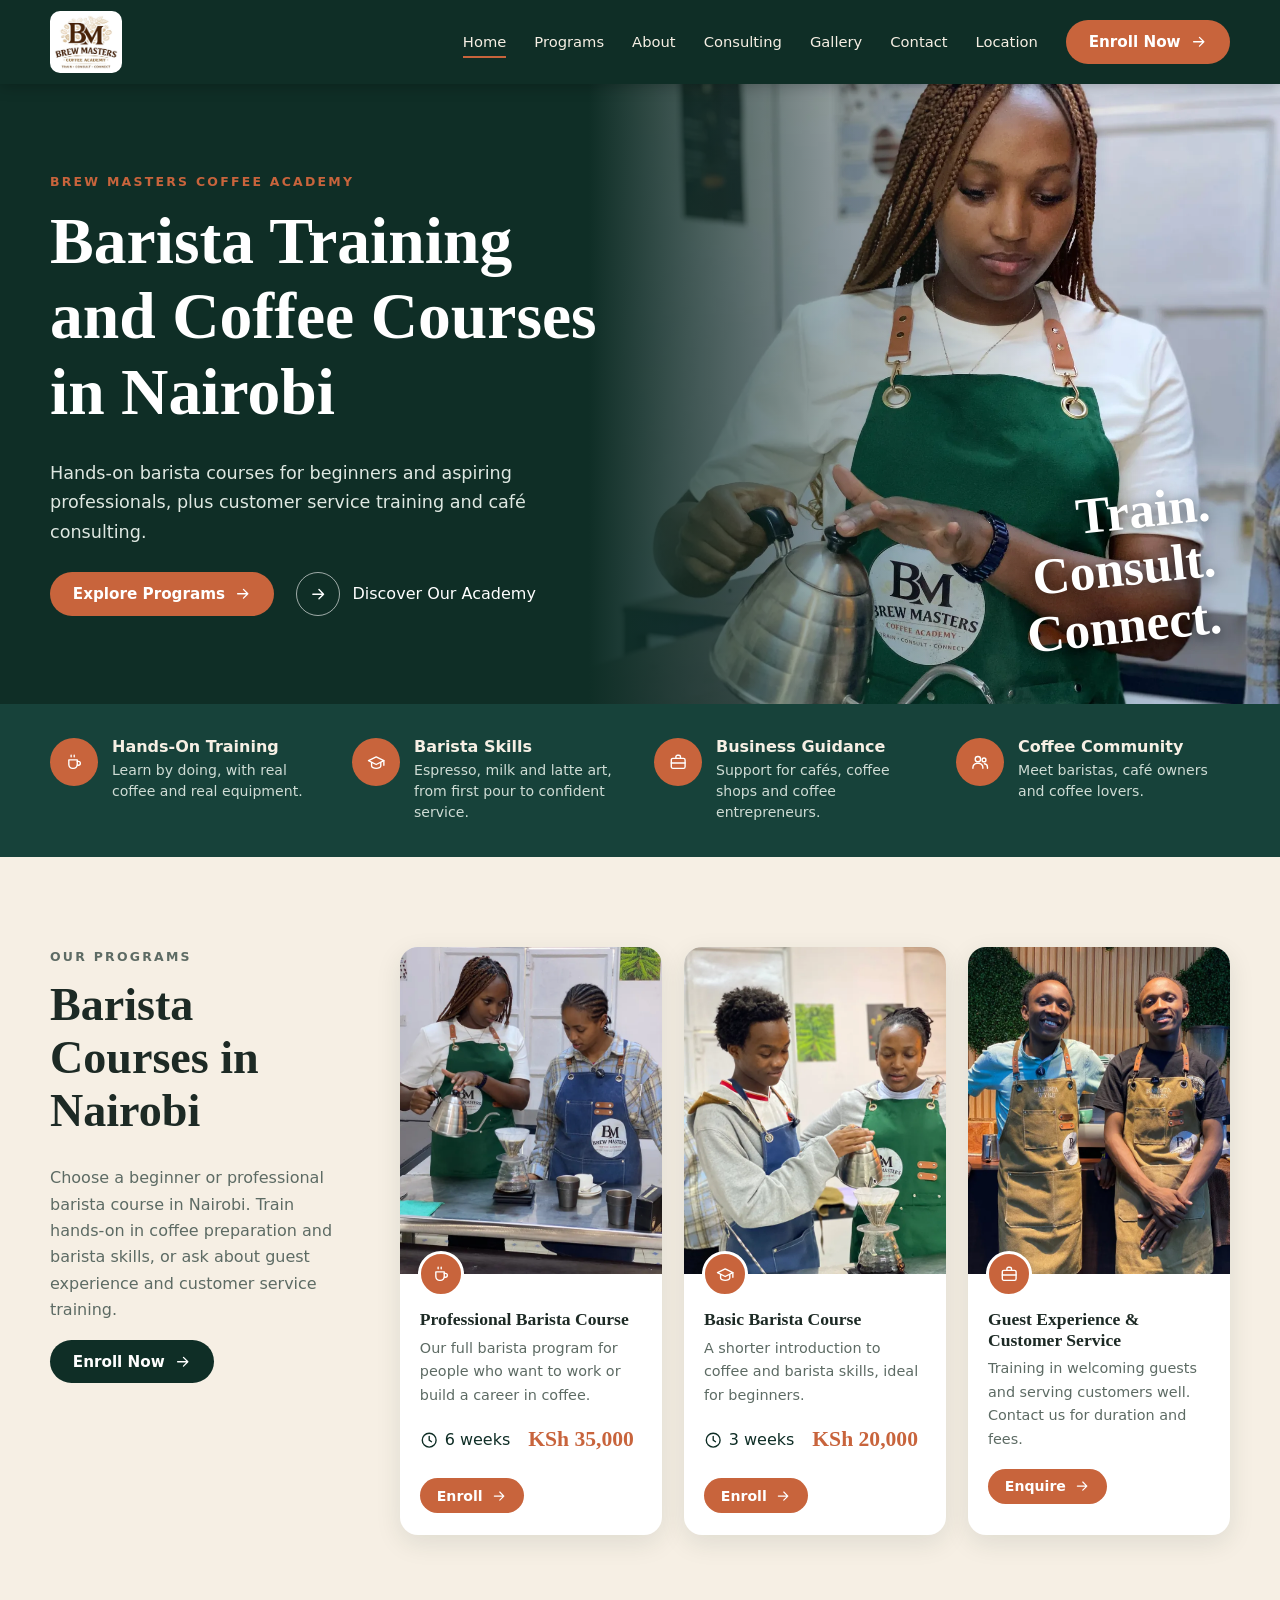
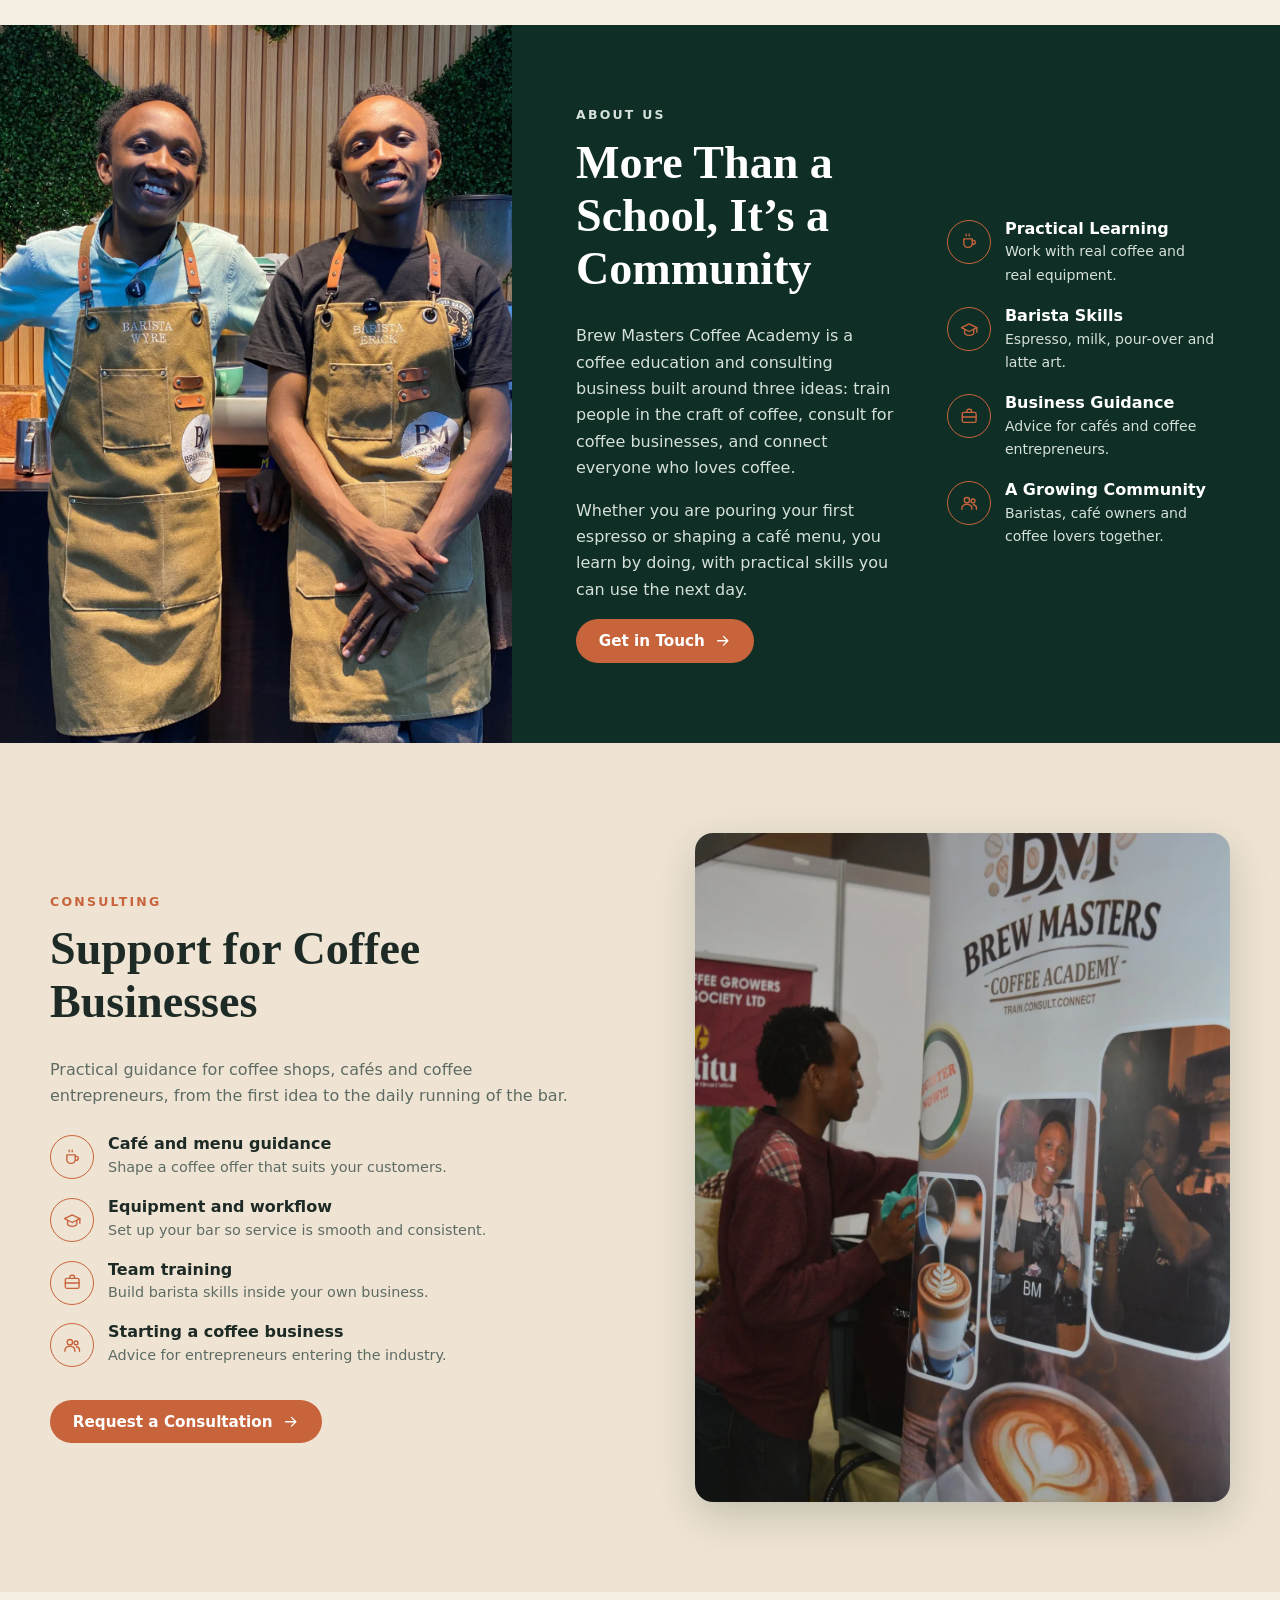
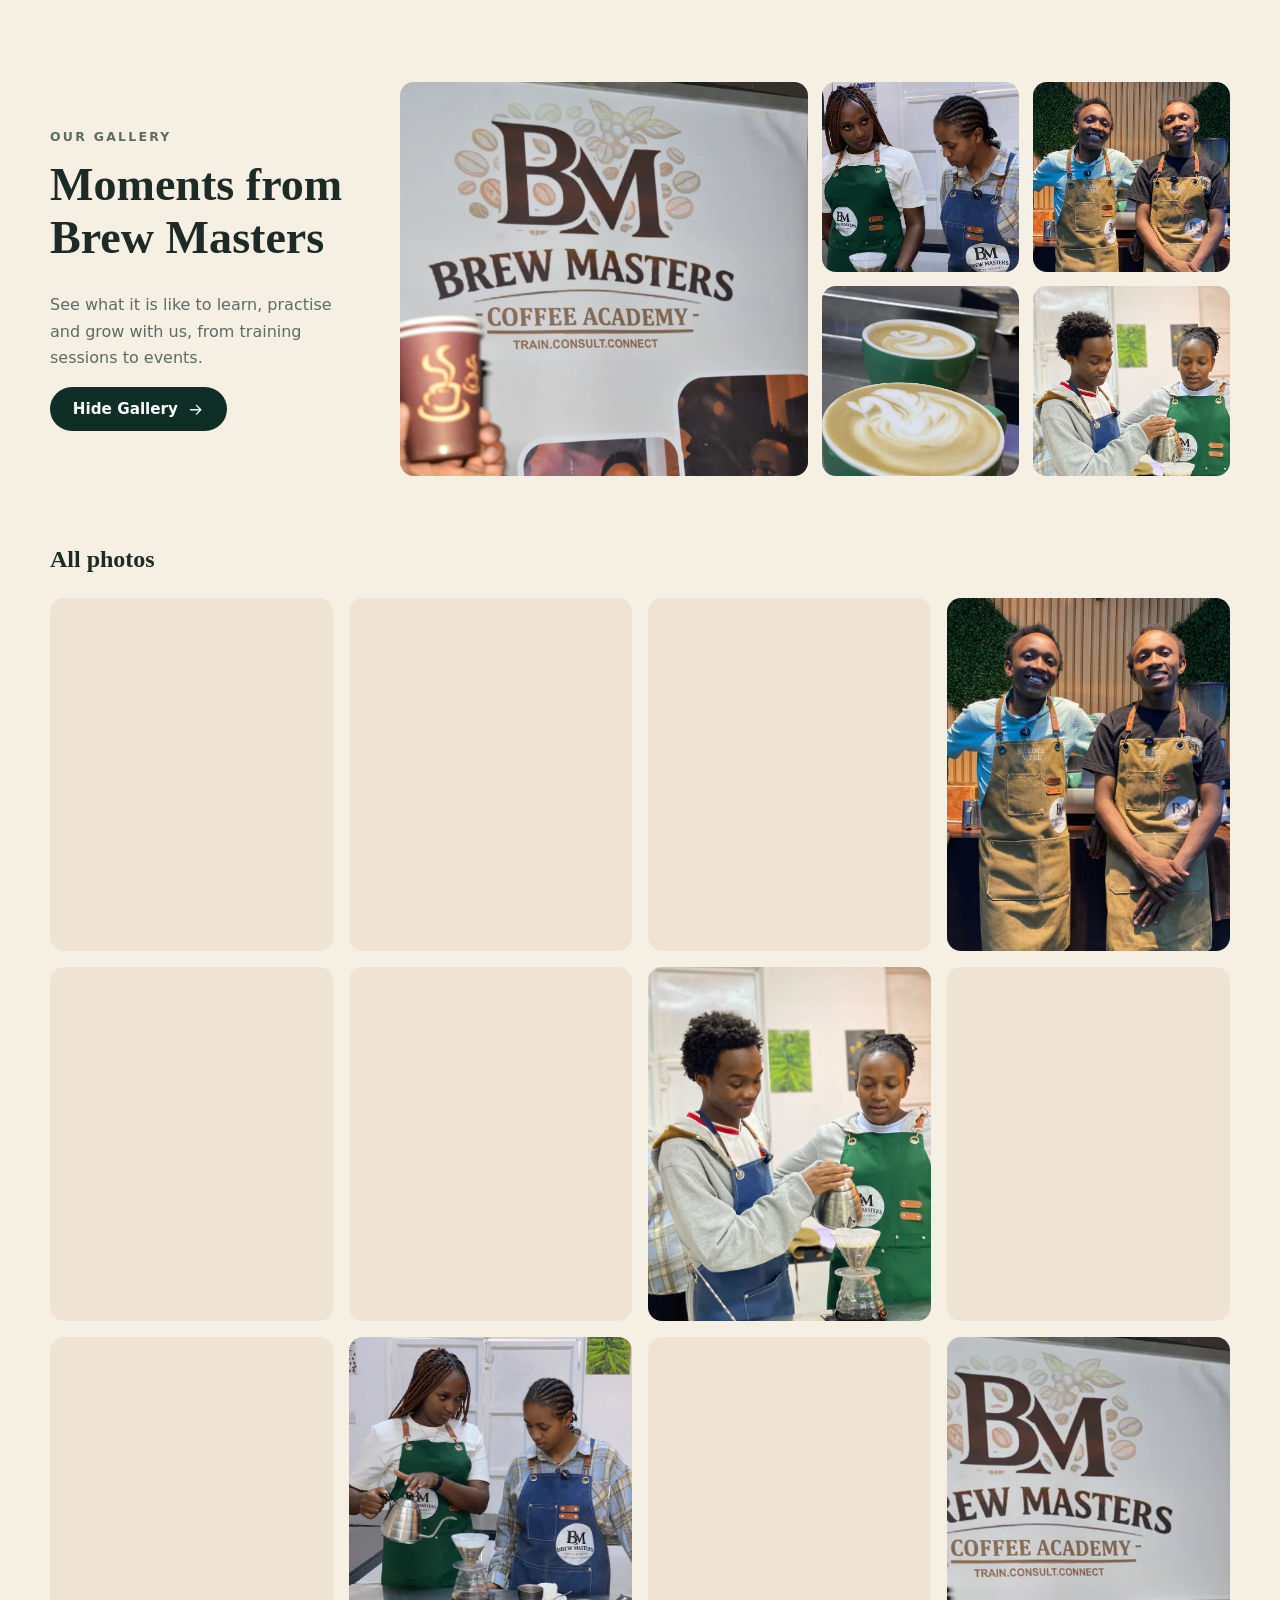
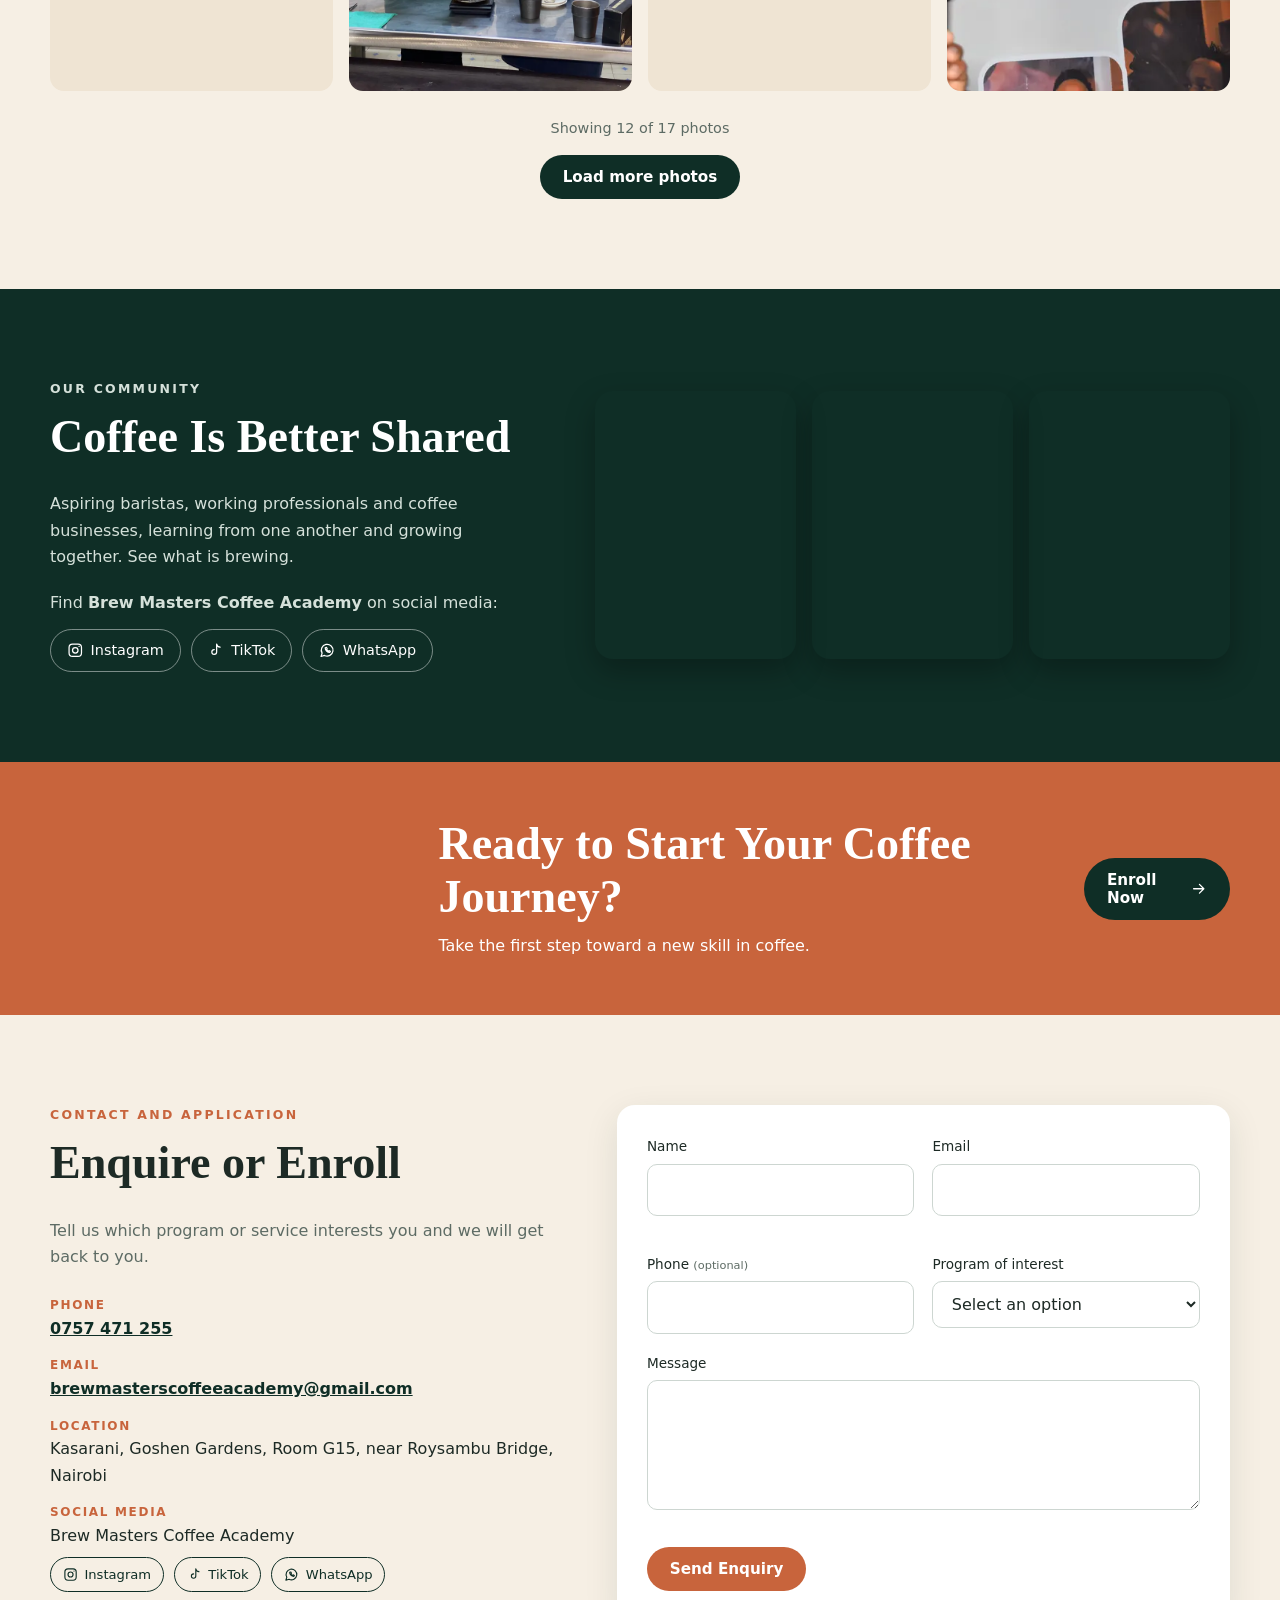
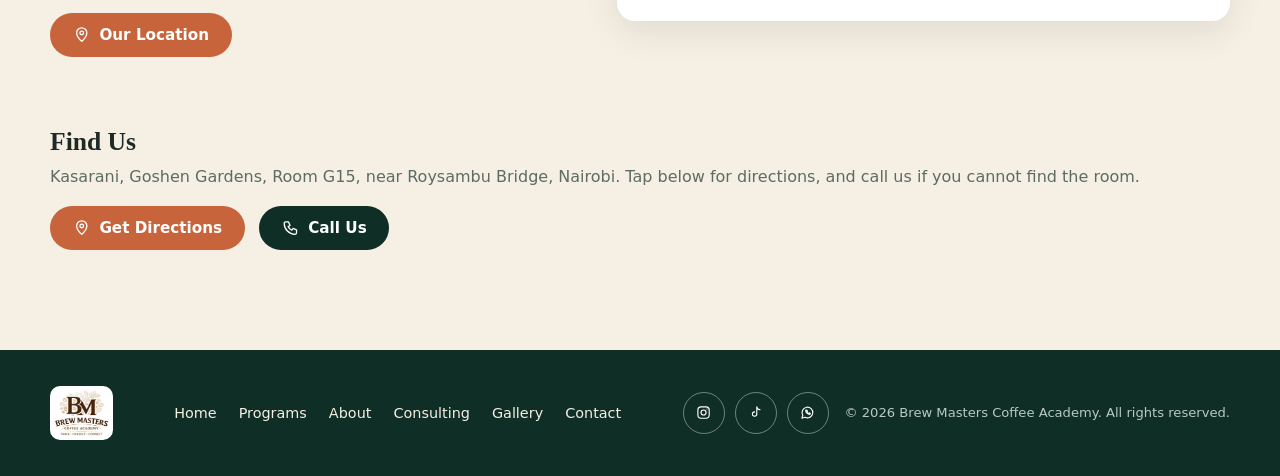
==== index.html @ 30fcd446 "Improve course SEO metadata Co-authored-by: Copilot <223556219+Copilot@users.noreply.github.com>" ====
<!DOCTYPE html>
<html lang="en-KE">
<head>
<meta charset="utf-8">
<meta http-equiv="Content-Security-Policy" content="default-src 'self'; script-src 'self'; style-src 'self' https://fonts.googleapis.com; style-src-attr 'unsafe-inline'; font-src https://fonts.gstatic.com; img-src 'self' data:; connect-src 'self' https://api.web3forms.com; form-action 'self'; base-uri 'self'; object-src 'none'">
<meta name="referrer" content="strict-origin-when-cross-origin">
<meta name="viewport" content="width=device-width, initial-scale=1, viewport-fit=cover">
<title>Barista Training in Nairobi | Brew Masters Coffee Academy</title>
<link rel="canonical" href="https://www.brewmastersacademy.co.ke/">
<meta name="description" content="Hands-on barista courses in Nairobi for beginners and aspiring professionals. Brew Masters also offers customer service training and café consulting.">
<meta name="theme-color" content="#0f2e26">
<meta property="og:locale" content="en_KE">
<meta property="og:site_name" content="Brew Masters Coffee Academy">
<meta property="og:title" content="Barista Training in Nairobi | Brew Masters Coffee Academy">
<meta property="og:description" content="Hands-on barista courses in Nairobi for beginners and aspiring professionals. Brew Masters also offers customer service training and café consulting.">
<meta property="og:type" content="website">
<meta property="og:url" content="https://www.brewmastersacademy.co.ke/">
<meta property="og:image" content="https://www.brewmastersacademy.co.ke/images/client-gallery/large/green-apron-gooseneck-pour.webp">
<meta property="og:image:alt" content="A student in a green Brew Masters apron practicing a pour-over coffee technique">
<meta name="twitter:card" content="summary_large_image">
<meta name="twitter:title" content="Barista Training in Nairobi | Brew Masters Coffee Academy">
<meta name="twitter:description" content="Hands-on barista courses in Nairobi for beginners and aspiring professionals. Brew Masters also offers customer service training and café consulting.">
<meta name="twitter:image" content="https://www.brewmastersacademy.co.ke/images/client-gallery/large/green-apron-gooseneck-pour.webp">
<meta name="twitter:image:alt" content="A student in a green Brew Masters apron practicing a pour-over coffee technique">
<link rel="icon" href="images/favicon.png">
<script type="application/ld+json">
{
  "@context": "https://schema.org",
  "@type": ["EducationalOrganization", "LocalBusiness"],
  "@id": "https://www.brewmastersacademy.co.ke/#brew-masters-coffee-academy",
  "name": "Brew Masters Coffee Academy",
  "url": "https://www.brewmastersacademy.co.ke/",
  "image": "https://www.brewmastersacademy.co.ke/images/client-gallery/large/green-apron-gooseneck-pour.webp",
  "logo": "https://www.brewmastersacademy.co.ke/images/logo.jpg",
  "description": "Hands-on barista courses in Nairobi for beginners and aspiring professionals. Brew Masters also offers customer service training and café consulting.",
  "hasCourse": [
    {
      "@type": "Course",
      "name": "Professional Barista Course",
      "description": "Our full barista program for people who want to work or build a career in coffee.",
      "provider": {
        "@id": "https://www.brewmastersacademy.co.ke/#brew-masters-coffee-academy"
      },
      "timeRequired": "P6W",
      "offers": {
        "@type": "Offer",
        "price": "35000",
        "priceCurrency": "KES",
        "url": "https://www.brewmastersacademy.co.ke/#courses"
      }
    },
    {
      "@type": "Course",
      "name": "Basic Barista Course",
      "description": "A shorter introduction to coffee and barista skills, ideal for beginners.",
      "provider": {
        "@id": "https://www.brewmastersacademy.co.ke/#brew-masters-coffee-academy"
      },
      "timeRequired": "P3W",
      "offers": {
        "@type": "Offer",
        "price": "20000",
        "priceCurrency": "KES",
        "url": "https://www.brewmastersacademy.co.ke/#courses"
      }
    },
    {
      "@type": "Course",
      "name": "Guest Experience & Customer Service",
      "description": "Training in welcoming guests and serving customers well. Contact us for duration and fees.",
      "provider": {
        "@id": "https://www.brewmastersacademy.co.ke/#brew-masters-coffee-academy"
      },
      "url": "https://www.brewmastersacademy.co.ke/#courses"
    }
  ],
  "telephone": "+254757471255",
  "email": "brewmasterscoffeeacademy@gmail.com",
  "address": {
    "@type": "PostalAddress",
    "streetAddress": "Goshen Gardens, Room G15, near Roysambu Bridge",
    "addressLocality": "Nairobi",
    "addressRegion": "Nairobi County",
    "addressCountry": "KE"
  },
  "sameAs": [
    "https://www.instagram.com/masters.brew",
    "https://www.tiktok.com/@brewmasterske"
  ]
}
</script>
<link rel="preconnect" href="https://fonts.googleapis.com">
<link rel="preconnect" href="https://fonts.gstatic.com" crossorigin>
<link href="https://fonts.googleapis.com/css2?family=Caveat:wght@600&family=Playfair+Display:wght@600;700&family=Poppins:wght@400;500;600&display=swap" rel="stylesheet">
<link rel="stylesheet" href="css/style.css">
<script src="js/main.js" defer></script>
<script src="js/content.js" defer></script>
<script src="js/gallery.js" defer></script>
</head>
<body>

<!-- Icon sprite: every icon on the page is drawn from here with <svg class="ic"><use href="#i-name"/></svg> -->
<svg width="0" height="0" style="position:absolute" aria-hidden="true" focusable="false">
<symbol id="i-arrow" viewBox="0 0 24 24"><path d="M5 12h14M13 6l6 6-6 6"/></symbol>
<symbol id="i-clock" viewBox="0 0 24 24"><circle cx="12" cy="12" r="9"/><path d="M12 7v5l3 2"/></symbol>
<symbol id="i-cup" viewBox="0 0 24 24"><path d="M5 9h11v6a5 5 0 0 1-5 5h-1a5 5 0 0 1-5-5V9z"/><path d="M16 11h1.5a2.5 2.5 0 0 1 0 5H16M8 3v2M12 3v2"/></symbol>
<symbol id="i-cap" viewBox="0 0 24 24"><path d="M22 10 12 5 2 10l10 5 10-5z"/><path d="M6 12.5V17c0 1.4 2.7 3 6 3s6-1.6 6-3v-4.5M22 10v6"/></symbol>
<symbol id="i-brief" viewBox="0 0 24 24"><rect x="3" y="7" width="18" height="13" rx="2"/><path d="M9 7V5a2 2 0 0 1 2-2h2a2 2 0 0 1 2 2v2M3 13h18"/></symbol>
<symbol id="i-users" viewBox="0 0 24 24"><circle cx="9" cy="8" r="3.5"/><path d="M2.5 20v-1a5.5 5.5 0 0 1 5.5-5.5h2a5.5 5.5 0 0 1 5.5 5.5v1"/><circle cx="17" cy="9" r="2.5"/><path d="M17.5 14a4.5 4.5 0 0 1 4 4.5V20"/></symbol>
<symbol id="i-pin" viewBox="0 0 24 24"><path d="M12 21s7-6.2 7-11.5A7 7 0 0 0 5 9.5C5 14.800 12 21 12 21z"/><circle cx="12" cy="9.5" r="2.5"/></symbol>
<symbol id="i-phone" viewBox="0 0 24 24"><path d="M5 4h4l2 5-2.5 1.5a11 11 0 0 0 5 5L15 13l5 2v4a2 2 0 0 1-2 2A15 15 0 0 1 3 6a2 2 0 0 1 2-2z"/></symbol>
<symbol id="i-tiktok" viewBox="0 0 24 24"><path d="M14 3v11.5a3.500 3.500 0 1 1-3.500-3.500M14 3c.4 2.600 2 4.200 5 4.400"/></symbol>
<symbol id="i-menu" viewBox="0 0 24 24"><path d="M4 7h16M4 12h16M4 17h16"/></symbol>
<symbol id="i-x" viewBox="0 0 24 24"><path d="M6 6l12 12M18 6 6 18"/></symbol>
<symbol id="i-left" viewBox="0 0 24 24"><path d="m15 18-6-6 6-6"/></symbol>
<symbol id="i-right" viewBox="0 0 24 24"><path d="m9 18 6-6-6-6"/></symbol>
<symbol id="i-instagram" viewBox="0 0 24 24"><rect x="3" y="3" width="18" height="18" rx="5"/><circle cx="12" cy="12" r="4"/><path d="M17.5 6.5h.01"/></symbol>
<symbol id="i-facebook" viewBox="0 0 24 24"><path d="M14 8h3V4h-3a4 4 0 0 0-4 4v3H7v4h3v6h4v-6h3l1-4h-4V8z"/></symbol>
<symbol id="i-whatsapp" viewBox="0 0 24 24"><path d="M3 21l1.5-4.8A8.5 8.5 0 1 1 8 19.5L3 21z"/><path d="M9 8.5c0 3.500 3 6.500 6.500 6.500l1-1.500-2-1-1 .8c-1-.4-2-1.400-2.400-2.400l.8-1-1-2L9 8.500z"/></symbol>
<symbol id="i-youtube" viewBox="0 0 24 24"><rect x="2.500" y="5.500" width="19" height="13" rx="4"/><path d="M10 9.500v5l4.500-2.500L10 9.500z"/></symbol>
<symbol id="i-x-social" viewBox="0 0 24 24"><path d="M4 4l16 16M20 4L4 20"/></symbol>
</svg>

<a class="skip" href="#main">Skip to content</a>

<header class="site">
  <div class="wrap bar">
    <a class="brand" href="#home" aria-label="Brew Masters Coffee Academy, home"><img src="images/logo.jpg" alt="Brew Masters Coffee Academy" width="640" height="537"></a>
    <button class="menu-btn" id="menuBtn" type="button" aria-expanded="false" aria-controls="nav" aria-label="Open menu"><svg class="ic" aria-hidden="true"><use href="#i-menu"/></svg></button>
    <nav class="nav" id="nav" aria-label="Main">
      <ul>
        <li><a class="l" href="#home">Home</a></li>
        <li><a class="l" href="#courses">Programs</a></li>
        <li><a class="l" href="#about">About</a></li>
        <li><a class="l" href="#consulting">Consulting</a></li>
        <li><a class="l" href="#gallery">Gallery</a></li>
        <li><a class="l" href="#contact">Contact</a></li>
        <li><a class="l" href="#find-us">Location</a></li>
        <li><a class="btn" href="#contact" data-program="">Enroll Now<svg class="ic" aria-hidden="true"><use href="#i-arrow"/></svg></a></li>
      </ul>
    </nav>
  </div>
</header>

<main id="main">

<!-- HERO -->
<section class="hero" id="home" aria-label="Welcome">
  <div class="hero-photo">
    <img src="images/client-gallery/large/green-apron-gooseneck-pour.webp" width="1350" height="1800" alt="A student in a green Brew Masters apron pouring hot water from a gooseneck kettle into a V60 dripper" fetchpriority="high" style="object-position:50% 16%">
  </div>
  <p class="script" aria-hidden="true">Train.<br>Consult.<br>Connect.</p>
  <div class="wrap">
    <div class="hero-copy">
      <p class="eyebrow">Brew Masters Coffee Academy</p>
      <h1>Barista Training and Coffee Courses in Nairobi</h1>
      <p class="lead">Hands-on barista courses for beginners and aspiring professionals, plus customer service training and café consulting.</p>
      <div class="actions">
        <a class="btn" href="#courses">Explore Programs<svg class="ic" aria-hidden="true"><use href="#i-arrow"/></svg></a>
        <a class="btn-ring" href="#about"><span class="ring"><svg class="ic" aria-hidden="true"><use href="#i-arrow"/></svg></span>Discover Our Academy</a>
      </div>
    </div>
  </div>
</section>

<!-- WHAT YOU GET -->
<section class="features" aria-label="Why Brew Masters">
  <div class="wrap feat-grid">
    <div class="feat"><span class="badge"><svg class="ic" aria-hidden="true"><use href="#i-cup"/></svg></span><div><h3>Hands-On Training</h3><p>Learn by doing, with real coffee and real equipment.</p></div></div>
    <div class="feat"><span class="badge"><svg class="ic" aria-hidden="true"><use href="#i-cap"/></svg></span><div><h3>Barista Skills</h3><p>Espresso, milk and latte art, from first pour to confident service.</p></div></div>
    <div class="feat"><span class="badge"><svg class="ic" aria-hidden="true"><use href="#i-brief"/></svg></span><div><h3>Business Guidance</h3><p>Support for cafés, coffee shops and coffee entrepreneurs.</p></div></div>
    <div class="feat"><span class="badge"><svg class="ic" aria-hidden="true"><use href="#i-users"/></svg></span><div><h3>Coffee Community</h3><p>Meet baristas, café owners and coffee lovers.</p></div></div>
  </div>
</section>

<!-- PROGRAMS (details supplied by the academy, 2026-10-27) -->
<section class="courses" id="courses">
  <div class="wrap courses-grid">
    <div class="courses-intro">
      <p class="eyebrow">Our Programs</p>
      <h2>Barista Courses in Nairobi</h2>
      <p>Two barista courses built around hands-on practice, plus training in guest experience and customer service. Choose what fits your goals, then enroll or ask us a question.</p>
      <a class="btn dark" href="#contact" data-program="">Enroll Now<svg class="ic" aria-hidden="true"><use href="#i-arrow"/></svg></a>
    </div>
    <div class="cards" id="courseCards">
      <article class="card">
        <div class="card-img"><img src="images/client-gallery/thumbs/students-at-steel-bench.webp" width="720" height="960" alt="Two students in green aprons working at a steel bench with a V60 dripper" loading="lazy" style="object-position:50% 25%"></div>
        <span class="ic-badge"><svg class="ic" aria-hidden="true"><use href="#i-cap"/></svg></span>
        <div class="card-body"><h3>Professional Barista Course</h3><p>Our full barista program for people who want to work or build a career in coffee.</p>
          <ul class="facts"><li><svg class="ic" aria-hidden="true"><use href="#i-clock"/></svg>6 weeks</li><li><strong>KSh 35,000</strong></li></ul>
          <a class="btn sm" href="#contact" data-program="Professional Barista Course">Enroll<svg class="ic" aria-hidden="true"><use href="#i-arrow"/></svg></a></div>
      </article>
      <article class="card">
        <div class="card-img"><img src="images/client-gallery/thumbs/student-pouring-with-classmate.webp" width="720" height="960" alt="A student pouring from a gooseneck kettle while a classmate in a green Brew Masters apron looks on" loading="lazy" style="object-position:50% 25%"></div>
        <span class="ic-badge"><svg class="ic" aria-hidden="true"><use href="#i-cup"/></svg></span>
        <div class="card-body"><h3>Basic Barista Course</h3><p>A shorter introduction to coffee and barista skills, ideal for beginners.</p>
          <ul class="facts"><li><svg class="ic" aria-hidden="true"><use href="#i-clock"/></svg>3 weeks</li><li><strong>KSh 20,000</strong></li></ul>
          <a class="btn sm" href="#contact" data-program="Basic Barista Course">Enroll<svg class="ic" aria-hidden="true"><use href="#i-arrow"/></svg></a></div>
      </article>
      <article class="card">
        <div class="card-img"><img src="images/client-gallery/thumbs/baristas-wyre-and-erick.webp" width="720" height="960" alt="Two smiling baristas in tan Brew Masters aprons" loading="lazy" style="object-position:50% 20%"></div>
        <span class="ic-badge"><svg class="ic" aria-hidden="true"><use href="#i-users"/></svg></span>
        <div class="card-body"><h3>Guest Experience &amp; Customer Service</h3><p>Training in welcoming guests and serving customers well. Contact us for duration and fees.</p>
          <a class="btn sm" href="#contact" data-program="Guest Experience &amp; Customer Service">Enquire<svg class="ic" aria-hidden="true"><use href="#i-arrow"/></svg></a></div>
      </article>
    </div>
  </div>
</section>

<!-- ABOUT -->
<!-- EDITABLE: add the academy's real story, instructors and training space when confirmed. -->
<section class="about" id="about">
  <div class="about-photo">
    <img src="images/client-gallery/large/baristas-wyre-and-erick.webp" width="1350" height="1800" alt="Two smiling baristas in tan Brew Masters aprons embroidered Barista Wyre and Barista Erick" loading="lazy" style="object-position:50% 8%">
  </div>
  <div class="about-body">
    <div class="about-text">
      <p class="eyebrow">About Us</p>
      <h2>More Than a School, It&rsquo;s a Community</h2>
      <p>Brew Masters Coffee Academy is a coffee education and consulting business built around three ideas: train people in the craft of coffee, consult for coffee businesses, and connect everyone who loves coffee.</p>
      <p>Whether you are pouring your first espresso or shaping a café menu, you learn by doing, with practical skills you can use the next day.</p>
      <a class="btn" href="#contact">Get in Touch<svg class="ic" aria-hidden="true"><use href="#i-arrow"/></svg></a>
    </div>
    <ul class="about-list">
      <li><span class="line-ic"><svg class="ic" aria-hidden="true"><use href="#i-cup"/></svg></span><div><h3>Practical Learning</h3><p>Work with real coffee and real equipment.</p></div></li>
      <li><span class="line-ic"><svg class="ic" aria-hidden="true"><use href="#i-cap"/></svg></span><div><h3>Barista Skills</h3><p>Espresso, milk, pour-over and latte art.</p></div></li>
      <li><span class="line-ic"><svg class="ic" aria-hidden="true"><use href="#i-brief"/></svg></span><div><h3>Business Guidance</h3><p>Advice for cafés and coffee entrepreneurs.</p></div></li>
      <li><span class="line-ic"><svg class="ic" aria-hidden="true"><use href="#i-users"/></svg></span><div><h3>A Growing Community</h3><p>Baristas, café owners and coffee lovers together.</p></div></li>
    </ul>
  </div>
</section>

<!-- CONSULTING -->
<!-- EDITABLE: these consulting services are proposed wording. Confirm or replace them. -->
<section class="consult" id="consulting">
  <div class="wrap consult-grid">
    <div>
      <p class="eyebrow">Consulting</p>
      <h2>Support for Coffee Businesses</h2>
      <p class="lead-dark">Practical guidance for coffee shops, cafés and coffee entrepreneurs, from the first idea to the daily running of the bar.</p>
      <ul class="srv">
        <li><span class="line-ic"><svg class="ic" aria-hidden="true"><use href="#i-cup"/></svg></span><div><h3>Café and menu guidance</h3><p>Shape a coffee offer that suits your customers.</p></div></li>
        <li><span class="line-ic"><svg class="ic" aria-hidden="true"><use href="#i-brief"/></svg></span><div><h3>Equipment and workflow</h3><p>Set up your bar so service is smooth and consistent.</p></div></li>
        <li><span class="line-ic"><svg class="ic" aria-hidden="true"><use href="#i-cap"/></svg></span><div><h3>Team training</h3><p>Build barista skills inside your own business.</p></div></li>
        <li><span class="line-ic"><svg class="ic" aria-hidden="true"><use href="#i-users"/></svg></span><div><h3>Starting a coffee business</h3><p>Advice for entrepreneurs entering the industry.</p></div></li>
      </ul>
      <a class="btn" href="#contact" data-program="Consulting">Request a Consultation<svg class="ic" aria-hidden="true"><use href="#i-arrow"/></svg></a>
    </div>
    <div class="consult-photo">
      <img src="images/client-gallery/large/expo-stand-machine-clean.webp" width="1350" height="2025" alt="A man wiping down an espresso machine beside the Brew Masters banner at an exhibition stand" loading="lazy" style="object-position:50% 40%">
    </div>
  </div>
</section>

<!-- GALLERY -->
<section class="gallery" id="gallery">
  <div class="wrap">
    <div class="gallery-top">
      <div>
        <p class="eyebrow">Our Gallery</p>
        <h2>Moments from Brew Masters</h2>
        <p>See what it is like to learn, practise and grow with us, from training sessions to events.</p>
        <button class="btn dark" type="button" id="galleryToggle" aria-expanded="true" aria-controls="gallery-all">View Gallery<svg class="ic" aria-hidden="true"><use href="#i-arrow"/></svg></button>
      </div>
      <div class="mosaic">
        <button type="button" class="g-btn" data-full="images/client-gallery/large/banner-cup-in-hand.webp" aria-haspopup="dialog"><img src="images/client-gallery/large/banner-cup-in-hand.webp" width="1800" height="1200" alt="A hand holding a coffee cup in front of the Brew Masters Coffee Academy banner" loading="lazy" style="object-position:30% 50%"></button>
        <button type="button" class="g-btn" data-full="images/client-gallery/large/students-pour-over-pair.webp" aria-haspopup="dialog"><img src="images/client-gallery/thumbs/students-pour-over-pair.webp" width="720" height="960" alt="Two students in green and denim Brew Masters aprons making pour-over coffee at a steel bench" loading="lazy" style="object-position:50% 6%"></button>
        <button type="button" class="g-btn" data-full="images/client-gallery/large/baristas-wyre-and-erick.webp" aria-haspopup="dialog"><img src="images/client-gallery/thumbs/baristas-wyre-and-erick.webp" width="720" height="960" alt="Two smiling baristas in tan Brew Masters aprons" loading="lazy" style="object-position:50% 8%"></button>
        <button type="button" class="g-btn" data-full="images/client-gallery/large/swan-latte-art-pair.webp" aria-haspopup="dialog"><img src="images/client-gallery/thumbs/swan-latte-art-pair.webp" width="720" height="960" alt="Two green cups of latte with swan-style latte art" loading="lazy" style="object-position:50% 65%"></button>
        <button type="button" class="g-btn" data-full="images/client-gallery/large/student-pouring-with-classmate.webp" aria-haspopup="dialog"><img src="images/client-gallery/thumbs/student-pouring-with-classmate.webp" width="720" height="960" alt="A student pouring from a gooseneck kettle while a classmate in a green Brew Masters apron looks on" loading="lazy" style="object-position:50% 12%"></button>
      </div>
    </div>

    <div class="gallery-all" id="gallery-all">
      <h3 class="gallery-all-title">All photos</h3>
      <ul class="g-grid" id="gGrid">
<!-- GALLERY:START (generated by tools/build_gallery.py, do not edit by hand) -->
<li class="g-item" data-w="720" data-h="960"><button type="button" class="g-btn" data-full="images/client-gallery/large/green-apron-gooseneck-pour.webp" aria-haspopup="dialog"><img src="images/client-gallery/thumbs/green-apron-gooseneck-pour.webp" width="720" height="960" alt="A student in a green Brew Masters apron pouring hot water from a gooseneck kettle into a V60 dripper" loading="lazy" decoding="async"></button></li>
<li class="g-item" data-w="720" data-h="960"><button type="button" class="g-btn" data-full="images/client-gallery/large/students-pour-over-pair.webp" aria-haspopup="dialog"><img src="images/client-gallery/thumbs/students-pour-over-pair.webp" width="720" height="960" alt="Two students in green and denim Brew Masters aprons making pour-over coffee at a steel bench" loading="lazy" decoding="async"></button></li>
<li class="g-item" data-w="720" data-h="960"><button type="button" class="g-btn" data-full="images/client-gallery/large/swan-latte-art-pair.webp" aria-haspopup="dialog"><img src="images/client-gallery/thumbs/swan-latte-art-pair.webp" width="720" height="960" alt="Two green cups of latte with swan-style latte art on a steel counter" loading="lazy" decoding="async"></button></li>
<li class="g-item" data-w="720" data-h="960"><button type="button" class="g-btn" data-full="images/client-gallery/large/baristas-wyre-and-erick.webp" aria-haspopup="dialog"><img src="images/client-gallery/thumbs/baristas-wyre-and-erick.webp" width="720" height="960" alt="Two smiling baristas in tan Brew Masters aprons embroidered Barista Wyre and Barista Erick" loading="lazy" decoding="async"></button></li>
<li class="g-item" data-w="720" data-h="960"><button type="button" class="g-btn" data-full="images/client-gallery/large/students-setting-v60-filter.webp" aria-haspopup="dialog"><img src="images/client-gallery/thumbs/students-setting-v60-filter.webp" width="720" height="960" alt="Two students in green aprons setting a paper filter into a V60 dripper" loading="lazy" decoding="async"></button></li>
<li class="g-item" data-w="720" data-h="960"><button type="button" class="g-btn" data-full="images/client-gallery/large/green-cup-heart-latte.webp" aria-haspopup="dialog"><img src="images/client-gallery/thumbs/green-cup-heart-latte.webp" width="720" height="960" alt="A latte with heart latte art in a green cup and saucer with a spoon" loading="lazy" decoding="async"></button></li>
<li class="g-item" data-w="720" data-h="960"><button type="button" class="g-btn" data-full="images/client-gallery/large/student-pouring-with-classmate.webp" aria-haspopup="dialog"><img src="images/client-gallery/thumbs/student-pouring-with-classmate.webp" width="720" height="960" alt="A student in a grey hoodie pouring from a gooseneck kettle while a classmate in a green Brew Masters apron looks on" loading="lazy" decoding="async"></button></li>
<li class="g-item" data-w="720" data-h="1080"><button type="button" class="g-btn" data-full="images/client-gallery/large/banner-pair-chatting.webp" aria-haspopup="dialog"><img src="images/client-gallery/thumbs/banner-pair-chatting.webp" width="720" height="1080" alt="A woman and a man in a denim Brew Masters apron chatting in front of the academy banner" loading="lazy" decoding="async"></button></li>
<li class="g-item" data-w="720" data-h="960"><button type="button" class="g-btn" data-full="images/client-gallery/large/cappuccino-web-art.webp" aria-haspopup="dialog"><img src="images/client-gallery/thumbs/cappuccino-web-art.webp" width="720" height="960" alt="A cappuccino with a chocolate web pattern in a green cup, with a latte glass behind it" loading="lazy" decoding="async"></button></li>
<li class="g-item" data-w="720" data-h="960"><button type="button" class="g-btn" data-full="images/client-gallery/large/students-at-steel-bench.webp" aria-haspopup="dialog"><img src="images/client-gallery/thumbs/students-at-steel-bench.webp" width="720" height="960" alt="Two students in Brew Masters aprons at a steel bench, one pouring a V60 while the other watches" loading="lazy" decoding="async"></button></li>
<li class="g-item" data-w="720" data-h="960"><button type="button" class="g-btn" data-full="images/client-gallery/large/student-pouring-closeup.webp" aria-haspopup="dialog"><img src="images/client-gallery/thumbs/student-pouring-closeup.webp" width="720" height="960" alt="A student in a blue apron pouring water from a gooseneck kettle over a V60 dripper" loading="lazy" decoding="async"></button></li>
<li class="g-item" data-w="720" data-h="480"><button type="button" class="g-btn" data-full="images/client-gallery/large/banner-cup-in-hand.webp" aria-haspopup="dialog"><img src="images/client-gallery/thumbs/banner-cup-in-hand.webp" width="720" height="480" alt="A hand holding a coffee cup in front of the Brew Masters Coffee Academy banner" loading="lazy" decoding="async"></button></li>
<li class="g-item" data-w="720" data-h="960"><button type="button" class="g-btn" data-full="images/client-gallery/large/student-watching-pour-over.webp" aria-haspopup="dialog"><img src="images/client-gallery/thumbs/student-watching-pour-over.webp" width="720" height="960" alt="A student in a denim Brew Masters apron watching coffee drip through a V60 dripper on a scale" loading="lazy" decoding="async"></button></li>
<li class="g-item" data-w="720" data-h="1080"><button type="button" class="g-btn" data-full="images/client-gallery/large/expo-stand-machine-clean.webp" aria-haspopup="dialog"><img src="images/client-gallery/thumbs/expo-stand-machine-clean.webp" width="720" height="1080" alt="A man wiping down an espresso machine beside the Brew Masters banner at an exhibition stand" loading="lazy" decoding="async"></button></li>
<li class="g-item" data-w="720" data-h="1080"><button type="button" class="g-btn" data-full="images/client-gallery/large/terrace-barista-portrait.webp" aria-haspopup="dialog"><img src="images/client-gallery/thumbs/terrace-barista-portrait.webp" width="720" height="1080" alt="Two men on an outdoor terrace, one in a tan Brew Masters barista apron holding a coffee cup" loading="lazy" decoding="async"></button></li>
<li class="g-item" data-w="720" data-h="1080"><button type="button" class="g-btn" data-full="images/client-gallery/large/banner-register-now-pair.webp" aria-haspopup="dialog"><img src="images/client-gallery/thumbs/banner-register-now-pair.webp" width="720" height="1080" alt="Two people in black gloves standing in front of the Brew Masters Coffee Academy register now banner" loading="lazy" decoding="async"></button></li>
<li class="g-item" data-w="720" data-h="1080"><button type="button" class="g-btn" data-full="images/client-gallery/large/banner-woman-white-shirt.webp" aria-haspopup="dialog"><img src="images/client-gallery/thumbs/banner-woman-white-shirt.webp" width="720" height="1080" alt="A woman in a white shirt and hairnet standing in front of the academy banner" loading="lazy" decoding="async"></button></li>
<!-- GALLERY:END -->
      </ul>
      <div class="g-more">
        <p class="g-status" id="gStatus" role="status" aria-live="polite"></p>
        <button class="btn dark" type="button" id="gMore" hidden>Load more photos</button>
      </div>
    </div>
  </div>
</section>

<!-- COMMUNITY (the design's testimonials slot: no real student quotes yet, so none are shown) -->
<!--
  When you have real, permitted student quotes, add them here as cards, e.g.
  <figure class="quote"><blockquote>"..."</blockquote><figcaption>Name, role</figcaption></figure>
-->
<section class="community" id="community">
  <div class="wrap community-grid">
    <div>
      <p class="eyebrow">Our Community</p>
      <h2>Coffee Is Better Shared</h2>
      <p>Aspiring baristas, working professionals and coffee businesses, learning from one another and growing together. See what is brewing.</p>
      <p class="social-lead">Find <strong>Brew Masters Coffee Academy</strong> on social media:</p>
      <ul class="social-row"><li><a href="https://www.instagram.com/masters.brew" target="_blank" rel="noopener" aria-label="Brew Masters Coffee Academy on Instagram"><svg class="ic" aria-hidden="true"><use href="#i-instagram"/></svg><span>Instagram</span></a></li><li><a href="https://www.tiktok.com/@brewmasterske" target="_blank" rel="noopener" aria-label="Brew Masters Coffee Academy on TikTok"><svg class="ic" aria-hidden="true"><use href="#i-tiktok"/></svg><span>TikTok</span></a></li><li><a href="https://wa.me/254757471255" target="_blank" rel="noopener" aria-label="Brew Masters Coffee Academy on WhatsApp"><svg class="ic" aria-hidden="true"><use href="#i-whatsapp"/></svg><span>WhatsApp</span></a></li></ul>
    </div>
    <div class="faces">
      <img src="images/client-gallery/thumbs/banner-pair-chatting.webp" width="720" height="1080" alt="A woman and a man in a denim Brew Masters apron chatting in front of the academy banner" loading="lazy" style="object-position:50% 30%">
      <img src="images/client-gallery/thumbs/terrace-barista-portrait.webp" width="720" height="1080" alt="Two men on an outdoor terrace, one in a tan Brew Masters barista apron" loading="lazy" style="object-position:50% 32%">
      <img src="images/client-gallery/thumbs/banner-woman-white-shirt.webp" width="720" height="1080" alt="A woman in a white shirt and hairnet in front of the academy banner" loading="lazy" style="object-position:50% 22%">
    </div>
  </div>
</section>

<!-- CALL TO ACTION -->
<section class="cta" aria-label="Enroll">
  <div class="cta-photo"><img src="images/client-gallery/large/green-cup-heart-latte.webp" width="1350" height="1800" alt="A latte with heart latte art in a green cup and saucer with a spoon" loading="lazy" style="object-position:50% 46%"></div>
  <div class="wrap cta-in">
    <div>
      <h2>Ready to Start Your Coffee Journey?</h2>
      <p>Take the first step toward a new skill in coffee.</p>
    </div>
    <a class="btn" href="#contact" data-program="">Enroll Now<svg class="ic" aria-hidden="true"><use href="#i-arrow"/></svg></a>
  </div>
</section>

<!-- CONTACT -->
<section class="contact" id="contact">
  <div class="wrap contact-grid">
    <div>
      <p class="eyebrow">Contact and Application</p>
      <h2>Enquire or Enroll</h2>
      <p class="lead-dark">Tell us which program or service interests you and we will get back to you.</p>
      <dl class="info">
        <div><dt>Phone</dt><dd><a href="tel:+254757471255">0757 471 255</a></dd></div>
        <div><dt>Email</dt><dd><a href="mailto:brewmasterscoffeeacademy@gmail.com">brewmasterscoffeeacademy@gmail.com</a></dd></div>
        <div><dt>Location</dt><dd>Kasarani, Goshen Gardens, Room G15, near Roysambu Bridge, Nairobi</dd></div>
        <div><dt>Social media</dt><dd>Brew Masters Coffee Academy<ul class="social-row small"><li><a href="https://www.instagram.com/masters.brew" target="_blank" rel="noopener" aria-label="Brew Masters Coffee Academy on Instagram"><svg class="ic" aria-hidden="true"><use href="#i-instagram"/></svg><span>Instagram</span></a></li><li><a href="https://www.tiktok.com/@brewmasterske" target="_blank" rel="noopener" aria-label="Brew Masters Coffee Academy on TikTok"><svg class="ic" aria-hidden="true"><use href="#i-tiktok"/></svg><span>TikTok</span></a></li><li><a href="https://wa.me/254757471255" target="_blank" rel="noopener" aria-label="Brew Masters Coffee Academy on WhatsApp"><svg class="ic" aria-hidden="true"><use href="#i-whatsapp"/></svg><span>WhatsApp</span></a></li></ul></dd></div>
      </dl>
      <a class="btn loc-btn" href="#find-us"><svg class="ic" aria-hidden="true"><use href="#i-pin"/></svg>Our Location</a>
    </div>
    <form id="form" novalidate>
      <div class="f"><label for="name">Name</label><input id="name" name="name" maxlength="80" autocomplete="name" required aria-describedby="e-name"><span class="err" id="e-name"></span></div>
      <div class="f"><label for="email">Email</label><input id="email" name="email" maxlength="120" type="email" autocomplete="email" required aria-describedby="e-email"><span class="err" id="e-email"></span></div>
      <div class="f"><label for="phone">Phone <small>(optional)</small></label><input id="phone" name="phone" maxlength="20" type="tel" autocomplete="tel"></div>
      <div class="f"><label for="program">Program of interest</label><select id="program" name="program"><option value="">Select an option</option><option>Professional Barista Course</option><option>Basic Barista Course</option><option>Guest Experience &amp; Customer Service</option><option>Consulting</option><option>Something else</option></select></div>
      <div class="f full"><label for="message">Message</label><textarea id="message" name="message" maxlength="1500" required aria-describedby="e-message"></textarea><span class="err" id="e-message"></span></div>
      <div class="hp" aria-hidden="true"><label>Leave empty<input name="website" tabindex="-1" autocomplete="off"></label></div>
      <div id="status" role="status" aria-live="polite" hidden></div>
      <div class="submit"><button class="btn" type="submit" id="send">Send Enquiry</button></div>
    </form>
  </div>

  <div class="wrap map-wrap" id="find-us">
    <h3>Find Us</h3>
    <p class="map-addr">Kasarani, Goshen Gardens, Room G15, near Roysambu Bridge, Nairobi. Tap below for directions, and call us if you cannot find the room.</p>
    <div class="loc-actions"><a class="btn" href="https://www.google.com/maps/search/?api=1&amp;query=Goshen+Gardens+Roysambu+Nairobi" target="_blank" rel="noopener"><svg class="ic" aria-hidden="true"><use href="#i-pin"/></svg>Get Directions</a><a class="btn dark" href="tel:+254757471255"><svg class="ic" aria-hidden="true"><use href="#i-phone"/></svg>Call Us</a></div>
  </div>
</section>

</main>

<footer class="foot">
  <div class="wrap foot-grid">
    <a class="brand" href="#home" aria-label="Brew Masters Coffee Academy, back to top"><img src="images/logo.jpg" alt="Brew Masters Coffee Academy" width="640" height="537"></a>
    <nav aria-label="Footer">
      <ul>
        <li><a href="#home">Home</a></li>
        <li><a href="#courses">Programs</a></li>
        <li><a href="#about">About</a></li>
        <li><a href="#consulting">Consulting</a></li>
        <li><a href="#gallery">Gallery</a></li>
        <li><a href="#contact">Contact</a></li>
      </ul>
    </nav>
    <div class="foot-right">
      <ul class="foot-social"><li><a href="https://www.instagram.com/masters.brew" target="_blank" rel="noopener" aria-label="Brew Masters Coffee Academy on Instagram"><svg class="ic" aria-hidden="true"><use href="#i-instagram"/></svg><span>Instagram</span></a></li><li><a href="https://www.tiktok.com/@brewmasterske" target="_blank" rel="noopener" aria-label="Brew Masters Coffee Academy on TikTok"><svg class="ic" aria-hidden="true"><use href="#i-tiktok"/></svg><span>TikTok</span></a></li><li><a href="https://wa.me/254757471255" target="_blank" rel="noopener" aria-label="Brew Masters Coffee Academy on WhatsApp"><svg class="ic" aria-hidden="true"><use href="#i-whatsapp"/></svg><span>WhatsApp</span></a></li></ul>
      <p>&copy; <span id="yr">2026</span> Brew Masters Coffee Academy. All rights reserved.</p>
    </div>
  </div>
</footer>

<!-- PHOTO VIEWER (opened by gallery.js) -->
<dialog class="lb" id="lightbox" aria-label="Photo viewer">
  <div class="lb-stage" id="lbStage">
    <img id="lbImg" alt="" decoding="async">
    <div class="lb-spin" id="lbSpin" aria-hidden="true"></div>
  </div>
  <button class="lb-btn lb-close" type="button" id="lbClose" aria-label="Close photo viewer"><svg class="ic" aria-hidden="true"><use href="#i-x"/></svg></button>
  <button class="lb-btn lb-prev" type="button" id="lbPrev" aria-label="Previous photo"><svg class="ic" aria-hidden="true"><use href="#i-left"/></svg></button>
  <button class="lb-btn lb-next" type="button" id="lbNext" aria-label="Next photo"><svg class="ic" aria-hidden="true"><use href="#i-right"/></svg></button>
  <p class="lb-cap" id="lbCap" aria-live="polite"></p>
</dialog>

</body>
</html>
---- css/style.css ----
/* Brew Masters Coffee Academy: dark green, terracotta and cream */
:root{
  --green:#0f2e26; --green-2:#17423a; --terra:#c8643c; --terra-d:#a94e2b;
  --cream:#f6efe4; --cream-2:#efe4d3; --ink:#1d2a25; --muted:#5d6b64; --white:#fff;
  --serif:'Playfair Display',Georgia,'Times New Roman',serif;
  --sans:'Poppins',system-ui,-apple-system,'Segoe UI',Roboto,Arial,sans-serif;
  --script:'Caveat','Brush Script MT',cursive;
  --r:18px; --head:84px;
}
*,*::before,*::after{box-sizing:border-box}
html{scroll-behavior:smooth;scroll-padding-top:var(--head)}
body{margin:0;font-family:var(--sans);font-size:16px;line-height:1.65;color:var(--ink);background:var(--cream);-webkit-font-smoothing:antialiased;overflow-x:hidden}
img{max-width:100%;display:block}
a{color:inherit}
ul{list-style:none;margin:0;padding:0}
h1,h2,h3{margin:0;font-family:var(--serif);line-height:1.15}
h2{font-size:clamp(1.9rem,3.6vw,2.9rem);margin-bottom:.6em}
h3{font-size:1.1rem}
p{margin:0 0 1em}
.wrap{width:min(1180px,100% - 40px);margin-inline:auto}
.ic{width:1.15em;height:1.15em;fill:none;stroke:currentColor;stroke-width:1.8;stroke-linecap:round;stroke-linejoin:round;flex:none}
.skip{position:absolute;left:-999px;top:8px;background:var(--white);padding:8px 14px;z-index:100;border-radius:8px}
.skip:focus{left:8px}
:focus-visible{outline:3px solid var(--terra);outline-offset:3px}
.eyebrow{font-size:.78rem;letter-spacing:.18em;text-transform:uppercase;color:var(--terra);font-weight:600;margin-bottom:.9em}

/* buttons */
.btn{display:inline-flex;align-items:center;gap:.6em;background:var(--terra);color:var(--white);text-decoration:none;font:600 .95rem var(--sans);padding:.85em 1.5em;border:0;border-radius:999px;cursor:pointer;transition:background .2s,transform .2s}
.btn:hover{background:var(--terra-d);transform:translateY(-1px)}
.btn.dark{background:var(--green)}
.btn.dark:hover{background:var(--green-2)}
.btn-ring{display:inline-flex;align-items:center;gap:.75em;color:var(--white);text-decoration:none;font-weight:500}
.btn-ring .ring{display:grid;place-items:center;width:44px;height:44px;border:1.5px solid rgba(255,255,255,.6);border-radius:50%;transition:background .2s}
.btn-ring:hover .ring{background:rgba(255,255,255,.15)}

/* header */
.site{position:sticky;top:0;z-index:50;background:var(--green);box-shadow:0 2px 14px rgba(0,0,0,.25)}
.bar{display:flex;align-items:center;justify-content:space-between;min-height:var(--head);gap:20px}
.brand img{height:62px;width:auto;background:var(--white);border-radius:10px;padding:4px}
.nav ul{display:flex;align-items:center;gap:28px}
.nav .l{color:var(--cream);text-decoration:none;font-size:.92rem;padding:6px 0;border-bottom:2px solid transparent}
.nav .l:hover,.nav .l.on{border-color:var(--terra)}
.menu-btn{display:none;background:none;border:1.5px solid rgba(255,255,255,.4);color:var(--white);border-radius:10px;width:46px;height:46px;place-items:center;cursor:pointer}
.menu-btn .ic{width:24px;height:24px}

/* hero */
.hero{position:relative;background:var(--green);color:var(--white);overflow:hidden;min-height:620px;display:flex;align-items:center}
.hero-photo{position:absolute;inset:0 0 0 46%}
.hero-photo img{width:100%;height:100%;object-fit:cover}
.hero-photo::after{content:"";position:absolute;inset:0;background:linear-gradient(90deg,var(--green) 0,rgba(15,46,38,.35) 35%,transparent 70%)}
.script{position:absolute;right:5%;bottom:8%;z-index:2;margin:0;font:600 clamp(2rem,4vw,3.2rem)/1.1 var(--script);color:var(--white);text-align:right;transform:rotate(-6deg);text-shadow:0 2px 14px rgba(0,0,0,.6)}
.hero .wrap{position:relative;z-index:2}
.hero-copy{max-width:560px;padding:80px 0}
.hero h1{font-size:clamp(2.4rem,5.2vw,4.1rem);margin-bottom:.45em}
.lead{font-size:1.1rem;color:#dfe8e2;max-width:46ch}
.actions{display:flex;flex-wrap:wrap;align-items:center;gap:22px;margin-top:1.6em}

/* features */
.features{background:var(--green-2);color:var(--cream)}
.feat-grid{display:grid;grid-template-columns:repeat(4,1fr);gap:28px;padding:34px 0}
.feat{display:flex;gap:14px;align-items:flex-start}
.badge{display:grid;place-items:center;width:48px;height:48px;border-radius:50%;background:var(--terra);color:var(--white);flex:none}
.feat h3{font-family:var(--sans);font-weight:600;font-size:1rem;margin-bottom:.2em}
.feat p{font-size:.88rem;color:#cfdcd5;margin:0;line-height:1.5}

/* programs */
.courses{padding:90px 0;background:var(--cream)}
.courses-grid{display:grid;grid-template-columns:minmax(0,.8fr) minmax(0,2.2fr);gap:48px;align-items:start}
.courses-intro p{color:var(--muted)}
.cards{display:grid;grid-template-columns:repeat(3,1fr);gap:22px}
.cards.two{grid-template-columns:repeat(2,minmax(0,1fr))}
.price{font:700 1.5rem var(--serif);color:var(--green);margin:.3em 0 .8em!important}
.map{margin-top:1.6em;border-radius:var(--r);overflow:hidden;background:var(--cream-2)}
.map iframe{display:block;width:100%;height:260px;border:0}
.map a{display:block;padding:.7em 1em;font-size:.88rem;font-weight:600;color:var(--green)}
.card{background:var(--white);border-radius:var(--r);overflow:hidden;box-shadow:0 8px 26px rgba(15,46,38,.1)}
.card[data-extra]{display:none}
.cards.all .card[data-extra]{display:block}
.card-img{aspect-ratio:4/3;overflow:hidden}
.card-img img{width:100%;height:100%;object-fit:cover}
.ic-badge{position:relative;display:grid;place-items:center;width:46px;height:46px;margin:-23px 0 0 18px;border-radius:50%;background:var(--terra);color:var(--white);border:3px solid var(--white)}
.card-body{padding:12px 20px 22px}
.card-body h3{margin-bottom:.4em}
.card-body p{font-size:.9rem;color:var(--muted)}
.card-body .meta{display:flex;align-items:center;gap:.5em;font-size:.82rem;margin:0}
.meta a{color:var(--terra);font-weight:600}

/* about */
.about{display:grid;grid-template-columns:minmax(0,1fr) minmax(0,1.5fr);background:var(--green);color:var(--cream)}
.about-photo{min-height:520px;position:relative}
.about-photo img{position:absolute;inset:0;width:100%;height:100%;object-fit:cover}
.about-body{padding:80px max(20px,5vw);display:grid;grid-template-columns:1.2fr 1fr;gap:48px;align-items:center}
.about h2{color:var(--white)}
.about p{color:#d5e1da}
.about-list{display:grid;gap:20px}
.about-list li,.srv li{display:flex;gap:14px;align-items:flex-start}
.line-ic{display:grid;place-items:center;width:44px;height:44px;border:1.5px solid var(--terra);color:var(--terra);border-radius:50%;flex:none}
.about-list h3{font-family:var(--sans);font-size:1rem;color:var(--white);margin-bottom:.15em}
.about-list p{margin:0;font-size:.88rem}

/* consulting */
.consult{padding:90px 0;background:var(--cream-2)}
.consult-grid{display:grid;grid-template-columns:minmax(0,1.1fr) minmax(0,1fr);gap:56px;align-items:center}
.lead-dark{color:var(--muted);max-width:52ch}
.srv{display:grid;gap:18px;margin:1.6em 0 2em}
.srv h3{font-family:var(--sans);font-size:1rem;margin-bottom:.15em}
.srv p{margin:0;font-size:.9rem;color:var(--muted)}
.consult-photo{border-radius:var(--r);overflow:hidden;aspect-ratio:4/5;box-shadow:0 14px 40px rgba(15,46,38,.2)}
.consult-photo img{width:100%;height:100%;object-fit:cover}

/* gallery */
.gallery{padding:90px 0;background:var(--cream)}
.gallery-top{display:grid;grid-template-columns:minmax(0,.8fr) minmax(0,2.2fr);gap:48px;align-items:center}
.gallery-top p{color:var(--muted)}
.mosaic{display:grid;grid-template-columns:repeat(4,1fr);grid-template-rows:repeat(2,190px);gap:14px}
.mosaic .g-btn:first-child{grid-column:span 2;grid-row:span 2}
.g-btn{padding:0;border:0;background:var(--cream-2);border-radius:14px;overflow:hidden;cursor:zoom-in;display:block;width:100%;height:100%}
.g-btn img{width:100%;height:100%;object-fit:cover;transition:transform .4s}
.g-btn:hover img{transform:scale(1.05)}
.gallery-all{margin-top:70px}
.gallery-all[hidden]{display:none}
.gallery-all-title{font-size:1.5rem;margin-bottom:1em}
.g-grid{display:grid;grid-template-columns:repeat(auto-fill,minmax(230px,1fr));grid-auto-rows:8px;column-gap:16px;row-gap:0}
.g-item .g-btn{height:100%}
.g-item[hidden]{display:none}
.g-more{text-align:center;margin-top:26px}
.g-status{color:var(--muted);font-size:.9rem}

/* community */
.community{padding:90px 0;background:var(--green);color:var(--cream)}
.community h2{color:var(--white)}
.community p{color:#d5e1da}
.community-grid{display:grid;grid-template-columns:minmax(0,1fr) minmax(0,1.3fr);gap:56px;align-items:center}
.faces{display:grid;grid-template-columns:repeat(3,minmax(0,1fr));gap:16px}
.faces img{width:100%;aspect-ratio:3/4;object-fit:cover;border-radius:var(--r)}
.faces img:nth-child(2){margin-top:30px}

/* cta */
.cta{position:relative;background:var(--terra);color:var(--white);overflow:hidden}
.cta-photo{position:absolute;inset:0 auto 0 0;width:28%}
.cta-photo img{width:100%;height:100%;object-fit:cover}
.cta-in{position:relative;display:flex;align-items:center;justify-content:space-between;gap:30px;padding:56px 0 56px calc(28% + 30px)}
.cta h2{margin-bottom:.2em}
.cta p{margin:0}
.cta .btn{background:var(--green)}
.cta .btn:hover{background:var(--green-2)}

/* contact */
.contact{padding:90px 0;background:var(--cream)}
.contact-grid{display:grid;grid-template-columns:minmax(0,1fr) minmax(0,1.2fr);gap:56px;align-items:start}
.info{margin:1.6em 0 0;display:grid;gap:14px}
.info dt{font-size:.75rem;letter-spacing:.14em;text-transform:uppercase;color:var(--terra);font-weight:600}
.info dd{margin:0}
.info a{color:var(--green);font-weight:600}
.tbc{color:var(--muted);font-style:italic}
form{display:grid;grid-template-columns:1fr 1fr;gap:18px;background:var(--white);padding:30px;border-radius:var(--r);box-shadow:0 10px 34px rgba(15,46,38,.1)}
.f{display:flex;flex-direction:column;gap:6px}
.f.full,#status,.submit{grid-column:1/-1}
label{font-size:.85rem;font-weight:500}
label small{color:var(--muted);font-weight:400}
input,select,textarea{font:inherit;padding:.75em .9em;border:1.5px solid #cdd6d1;border-radius:10px;background:var(--white);color:var(--ink);width:100%}
textarea{min-height:130px;resize:vertical}
input:focus,select:focus,textarea:focus{outline:none;border-color:var(--terra);box-shadow:0 0 0 3px rgba(200,100,60,.25)}
[aria-invalid="true"]{border-color:#b3261e}
.err{color:#b3261e;font-size:.8rem;min-height:1em}
.hp{position:absolute;left:-9999px;height:0;overflow:hidden}
#status{padding:.9em 1.1em;border-radius:10px;font-size:.92rem}
#status[hidden]{display:none}
#status.ok{background:#e3f2e8;color:#15502c}
#status.bad{background:#fbe6e4;color:#8a1c14}
#status.info{background:#fff3df;color:#6b4300}
.btn[disabled]{opacity:.6;cursor:progress}

/* footer */
.foot{background:var(--green);color:var(--cream);padding:36px 0}
.foot-grid{display:flex;align-items:center;justify-content:space-between;gap:28px;flex-wrap:wrap}
.foot .brand img{height:54px}
.foot nav ul{display:flex;gap:22px;flex-wrap:wrap}
.foot nav a{text-decoration:none;font-size:.9rem}
.foot nav a:hover{color:var(--terra)}
.foot-right{display:flex;align-items:center;gap:16px;font-size:.82rem}
.foot-right p{margin:0;color:#b8c9c0}
.social{display:grid;place-items:center;width:42px;height:42px;border-radius:50%;border:1.5px solid rgba(255,255,255,.4)}
.social:hover{background:var(--terra);border-color:var(--terra)}

/* lightbox */
.lb{border:0;padding:0;margin:0;max-width:none;max-height:none;width:100vw;height:100vh;height:100dvh;background:rgba(8,20,16,.94);color:var(--white)}
.lb:not([open]){display:none}
.lb::backdrop{background:rgba(8,20,16,.94)}
.lb-stage{position:absolute;inset:60px 80px 70px;display:grid;place-items:center}
.lb-stage img{max-width:100%;max-height:calc(100vh - 130px);max-height:calc(100dvh - 130px);width:auto;height:auto;object-fit:contain;border-radius:6px;opacity:0;transition:opacity .25s}
.lb-stage img.ready{opacity:1}
.lb-spin{position:absolute;width:38px;height:38px;border:3px solid rgba(255,255,255,.25);border-top-color:var(--terra);border-radius:50%;animation:sp .8s linear infinite}
.lb-spin.off{display:none}
@keyframes sp{to{transform:rotate(360deg)}}
.lb-btn{position:absolute;display:grid;place-items:center;width:48px;height:48px;border-radius:50%;border:1.5px solid rgba(255,255,255,.5);background:rgba(15,46,38,.8);color:var(--white);cursor:pointer;z-index:3}
.lb-btn:hover{background:var(--terra);border-color:var(--terra)}
.lb-btn .ic{width:24px;height:24px}
.lb-close{top:14px;right:14px}
.lb-prev{left:14px;top:50%;transform:translateY(-50%)}
.lb-next{right:14px;top:50%;transform:translateY(-50%)}
.lb-cap{position:absolute;left:0;right:0;bottom:16px;margin:0;text-align:center;font-size:.88rem;padding:0 70px;color:#dfe8e2}
body.lb-open{overflow:hidden}

/* responsive */
@media (max-width:1024px){
  .feat-grid{grid-template-columns:repeat(2,1fr)}
  .courses-grid,.gallery-top{grid-template-columns:1fr;gap:34px}
  .about{grid-template-columns:1fr}
  .about-photo{min-height:420px}
  .about-body{grid-template-columns:1fr}
  .consult-grid,.community-grid,.contact-grid{grid-template-columns:1fr;gap:40px}
  .consult-photo{aspect-ratio:4/3}
}
@media (max-width:860px){
  :root{--head:72px}
  .brand img{height:52px}
  .menu-btn{display:grid}
  .nav{position:absolute;left:0;right:0;top:100%;background:var(--green);border-top:1px solid rgba(255,255,255,.12);display:none}
  .nav.open{display:block}
  .nav ul{flex-direction:column;align-items:stretch;gap:0;padding:10px 20px 20px}
  .nav .l{display:block;padding:14px 0;border-bottom:1px solid rgba(255,255,255,.1)}
  .nav .btn{margin-top:14px;justify-content:center;width:100%}
  .hero{min-height:0;display:block}
  .hero-photo{position:relative;inset:auto;height:380px}
  .hero-photo::after{background:linear-gradient(0deg,var(--green) 0,transparent 45%)}
  .script{top:300px;bottom:auto;right:6%;font-size:2rem}
  .hero-copy{padding:20px 0 56px}
  .cards{grid-template-columns:repeat(2,1fr)}
  .cta{display:flex;flex-direction:column}
  .cta-photo{position:relative;width:100%;height:200px}
  .cta-in{padding:40px 0;flex-direction:column;align-items:flex-start}
}
@media (max-width:600px){
  .feat-grid,.cards,.cards.two{grid-template-columns:1fr}
  .mosaic{grid-template-columns:repeat(2,1fr);grid-template-rows:none;grid-auto-rows:160px}
  .mosaic .g-btn:first-child{grid-column:span 2;grid-row:span 1}
  form{grid-template-columns:1fr;padding:22px}
  .faces{gap:10px}
  .lb-stage{inset:64px 12px 80px}
  .lb-prev,.lb-next{top:auto;bottom:14px;transform:none}
  .lb-prev{left:14px}.lb-next{right:14px}
  .foot-grid{flex-direction:column;align-items:flex-start}
  .courses,.consult,.gallery,.community,.contact{padding:64px 0}
}
@media (prefers-reduced-motion:reduce){
  html{scroll-behavior:auto}
  *{transition:none!important;animation:none!important}
}

/* programs: two cards with real details */
.cards{grid-template-columns:repeat(2,minmax(0,1fr))}
.card-img{aspect-ratio:4/5}
.facts{display:flex;flex-wrap:wrap;align-items:center;gap:8px 18px;margin:.6em 0 1.1em;font-size:1rem;color:var(--green)}
.facts li{display:flex;align-items:center;gap:.4em}
.facts strong{font-family:var(--serif);font-size:1.35rem;color:var(--terra)}
.btn.sm{padding:.65em 1.2em;font-size:.88rem}
/* map */
.map-wrap{margin-top:70px}
.map-wrap h3{font-size:1.6rem;margin-bottom:.3em}
.map-addr{color:var(--muted);margin-bottom:1em}
.map{border-radius:var(--r);overflow:hidden;box-shadow:0 10px 34px rgba(15,46,38,.15);aspect-ratio:16/7;background:var(--cream-2)}
.map iframe{width:100%;height:100%;border:0;display:block}
.map-links{display:flex;flex-wrap:wrap;gap:20px;margin-top:.9em;font-size:.9rem}
.map-links a{color:var(--terra);font-weight:600}
.info a{overflow-wrap:anywhere}
@media (max-width:600px){.cards{grid-template-columns:1fr}.map{aspect-ratio:4/5}}
.faces img{height:auto}
.faces{align-items:start}
.cards{grid-template-columns:repeat(3,minmax(0,1fr))}
.card-body .btn{margin-top:.2em}
.loc-actions{display:flex;flex-wrap:wrap;gap:14px;margin-top:1em}
.loc-btn{margin-top:1.4em}
.map-wrap{padding-bottom:10px}
@media (max-width:1180px){.cards{grid-template-columns:repeat(2,minmax(0,1fr))}}
@media (max-width:600px){.cards{grid-template-columns:1fr}}

/* gallery: even, aligned tiles (faces sit in the top third, so crop from the top) */
[hidden]{display:none!important}
.g-grid{grid-auto-rows:auto;gap:16px}
.g-item{grid-row-end:auto!important}
.g-item .g-btn{height:auto;aspect-ratio:4/5}
.g-item .g-btn img{width:100%;height:100%;object-fit:cover;object-position:50% 22%}
@media (max-width:600px){.g-grid{grid-template-columns:repeat(2,minmax(0,1fr));gap:10px}}
@media (max-width:860px){.faces img:nth-child(2){margin-top:0}}
/* social links */
.social-lead{margin:1.2em 0 .8em}
.social-row{display:flex;flex-wrap:wrap;gap:10px}
.social-row a{display:inline-flex;align-items:center;gap:.5em;padding:.6em 1.1em;border-radius:999px;border:1.5px solid rgba(255,255,255,.45);color:var(--white);text-decoration:none;font-weight:500;font-size:.9rem}
.social-row a:hover{background:var(--terra);border-color:var(--terra)}
.social-row.small{margin-top:.5em}
.info .social-row a{border-color:var(--green);color:var(--green);text-decoration:none;padding:.4em .9em;font-size:.82rem}
.info .social-row a:hover{color:var(--white);background:var(--terra);border-color:var(--terra)}
.foot-social{display:flex;gap:10px}
.foot-social a{display:grid;place-items:center;width:42px;height:42px;border-radius:50%;border:1.5px solid rgba(255,255,255,.4);color:var(--white)}
.foot-social a:hover{background:var(--terra);border-color:var(--terra)}
.foot-social span{position:absolute;width:1px;height:1px;overflow:hidden;clip:rect(0 0 0 0)}
.foot-grid>*{min-width:0;max-width:100%}
.foot-right{flex-wrap:wrap}
.foot-social{flex-wrap:wrap}
@media (max-width:400px){.foot nav ul{gap:10px 16px}.foot-social a{width:38px;height:38px}}

/* community photos: three equal, aligned tiles */
.faces{align-items:stretch;gap:16px}
.faces img{height:auto;aspect-ratio:3/4;margin-top:0!important;object-fit:cover;box-shadow:0 12px 30px rgba(0,0,0,.28)}
@media (max-width:600px){.faces{gap:8px}.faces img{border-radius:12px}}
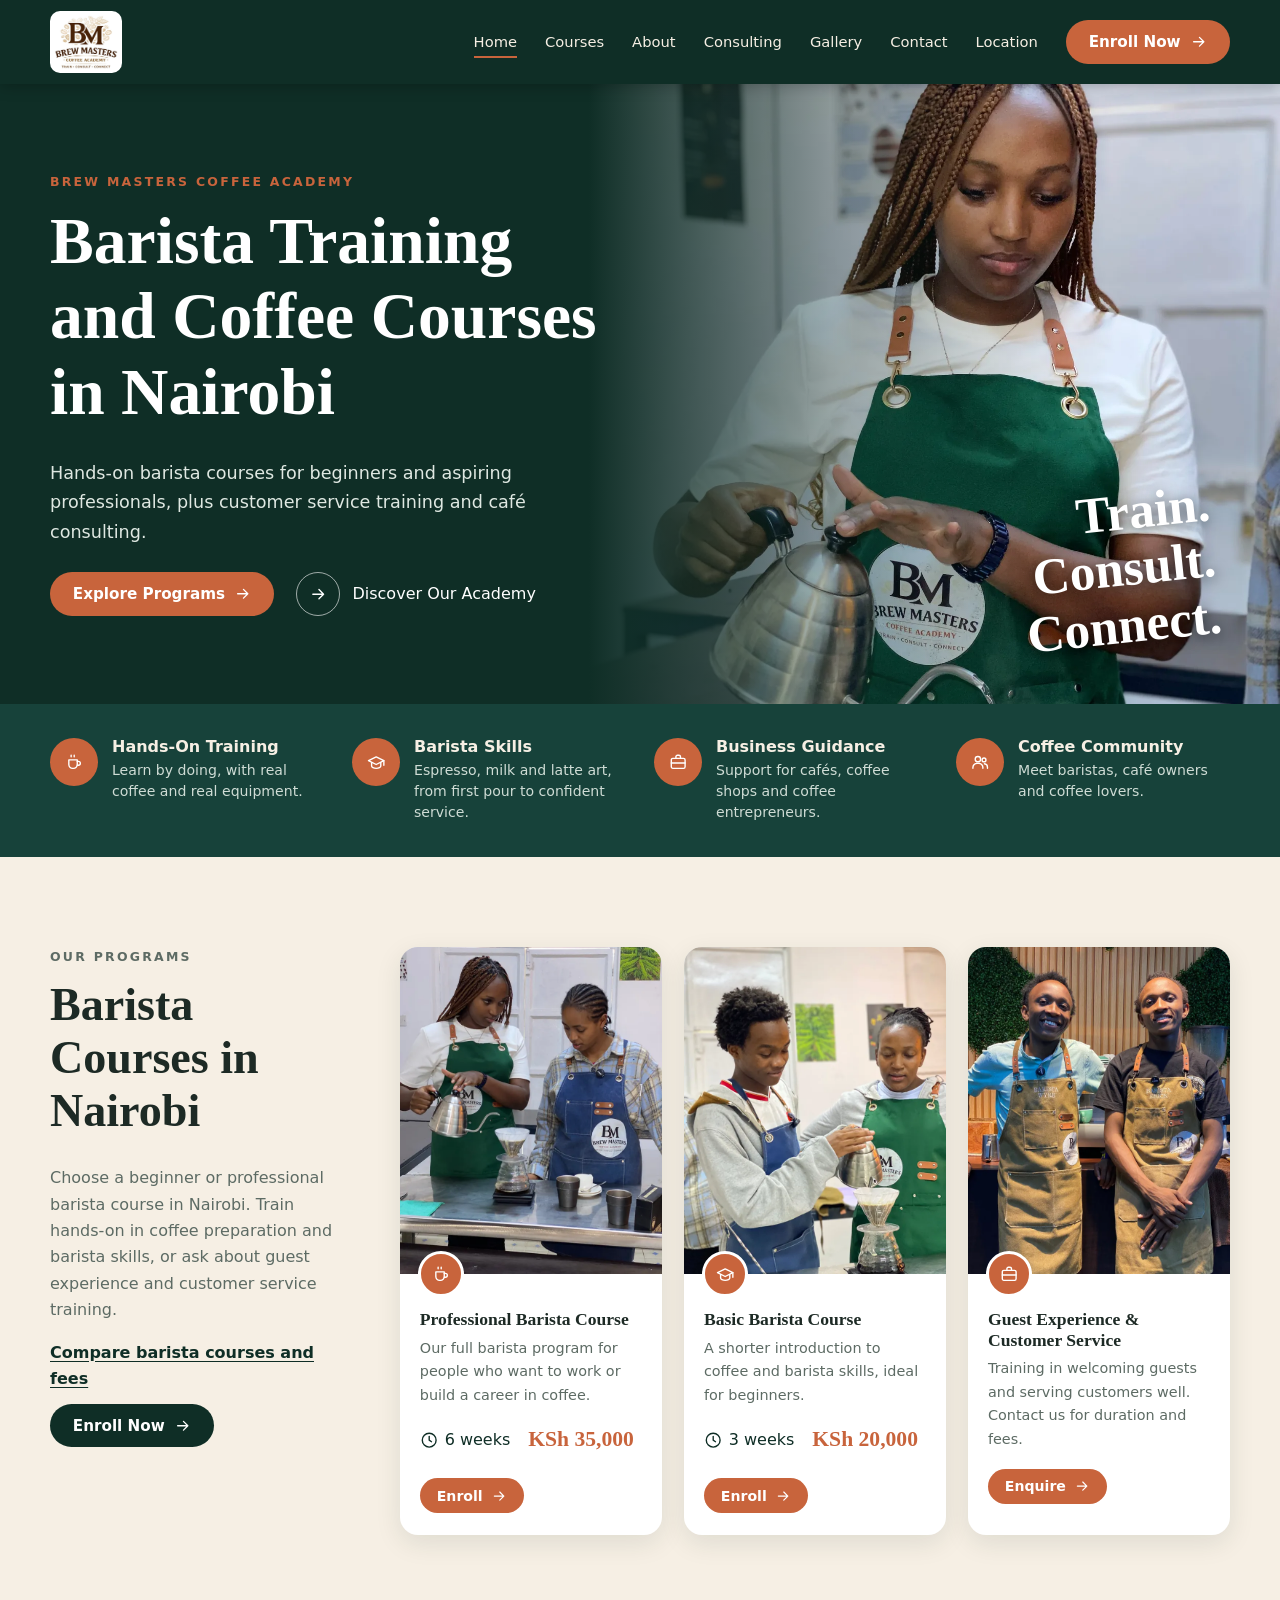
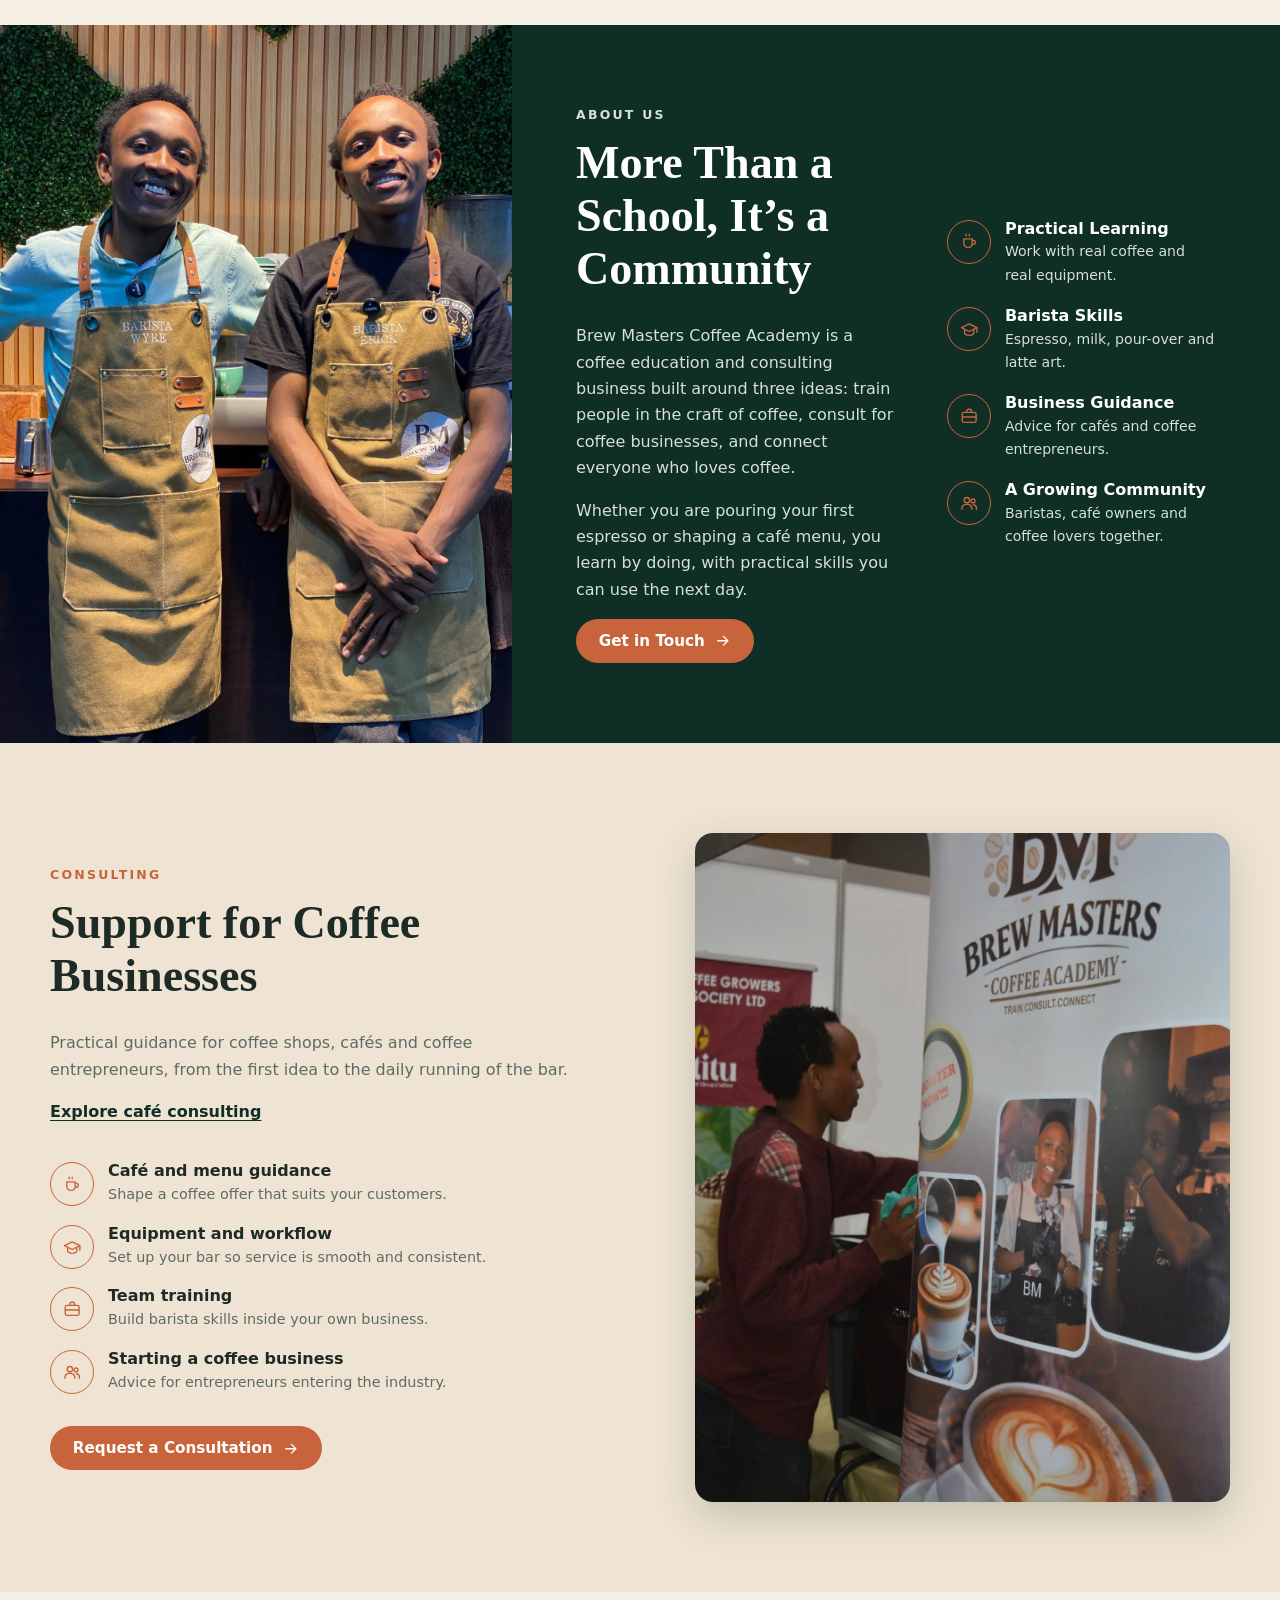
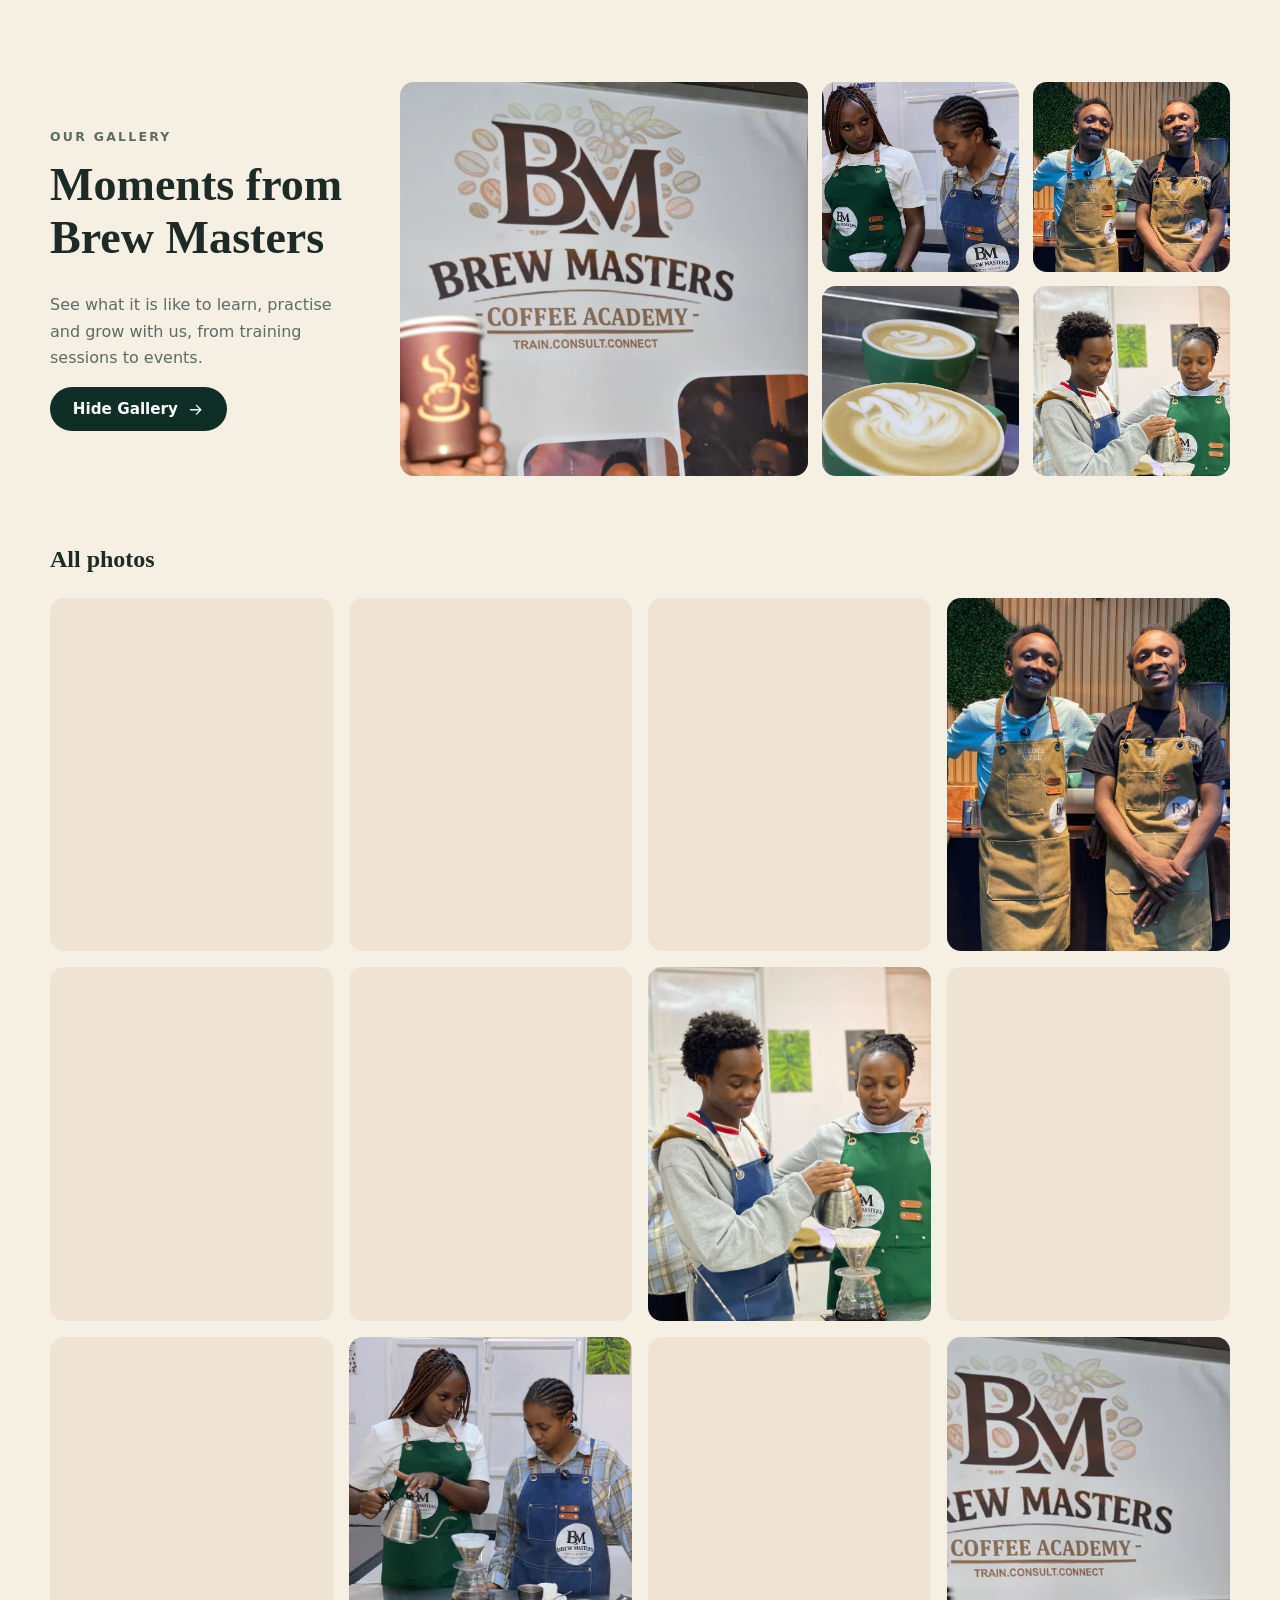
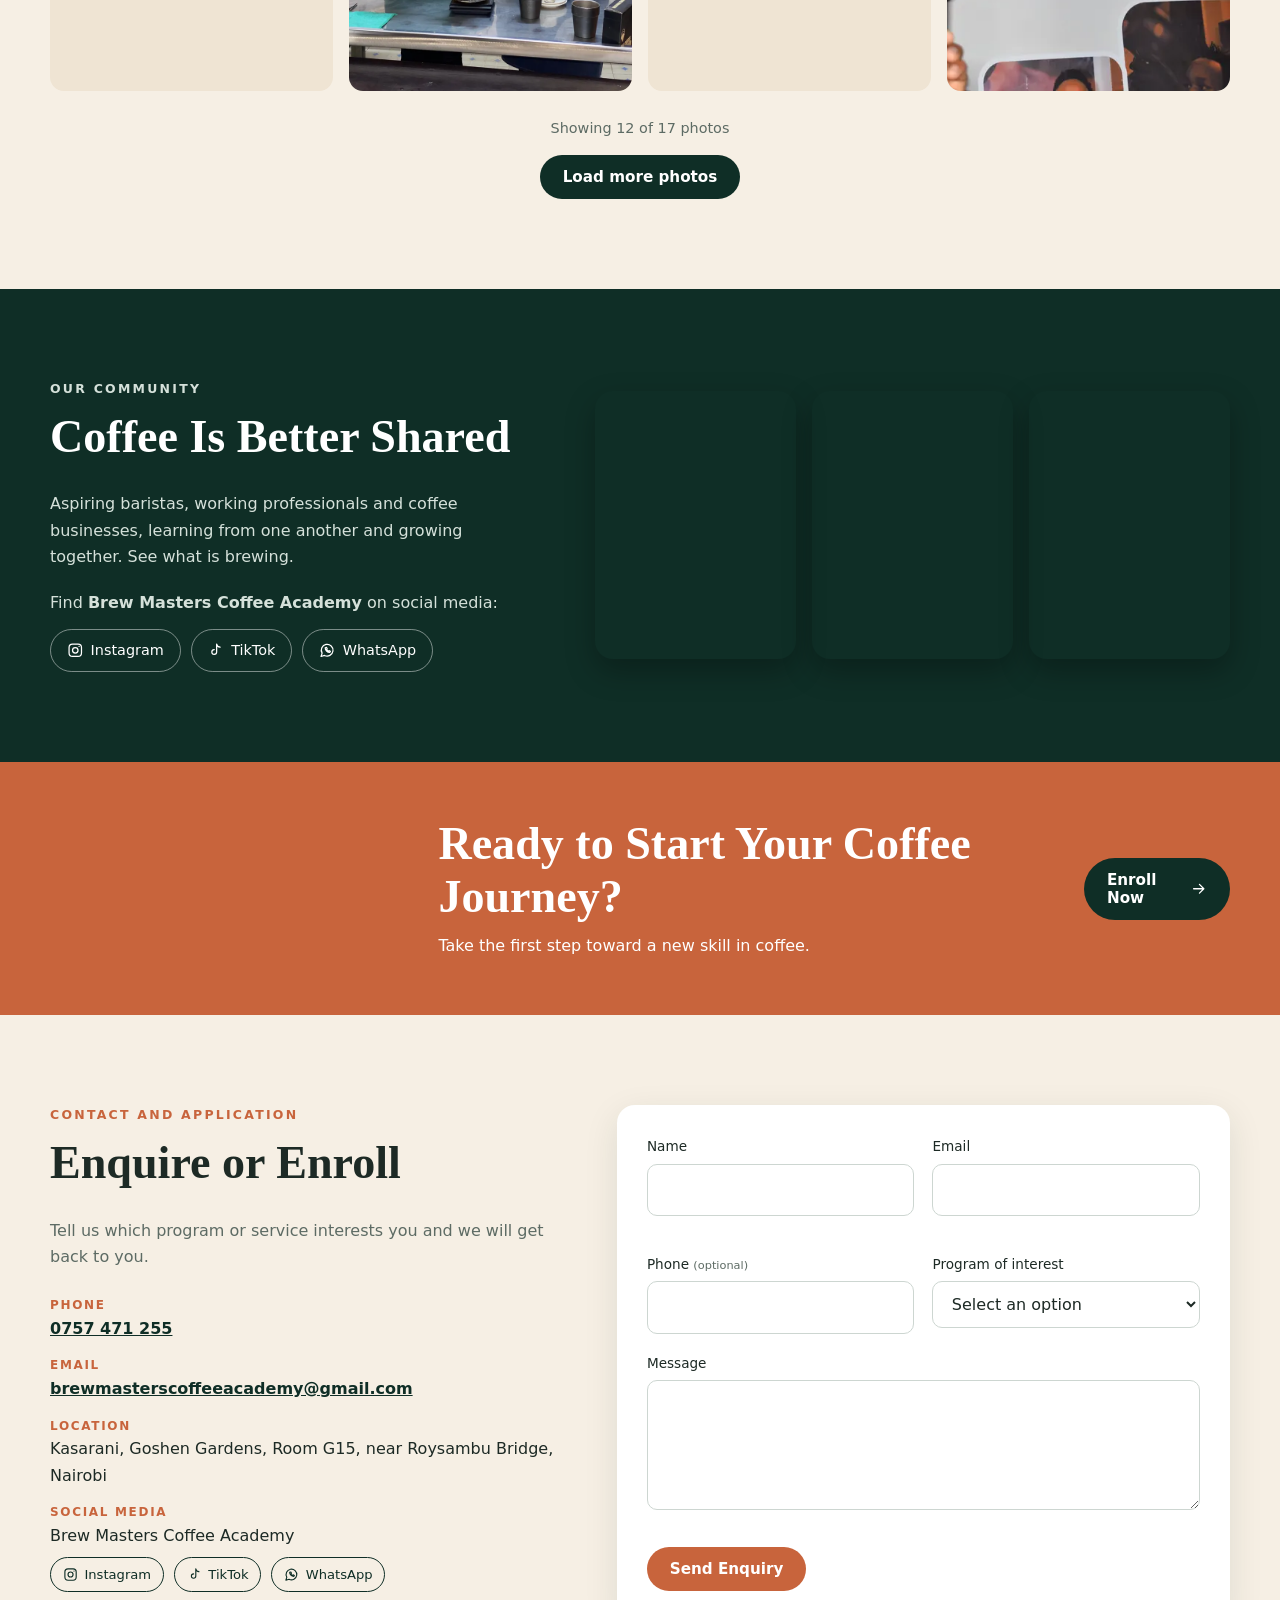
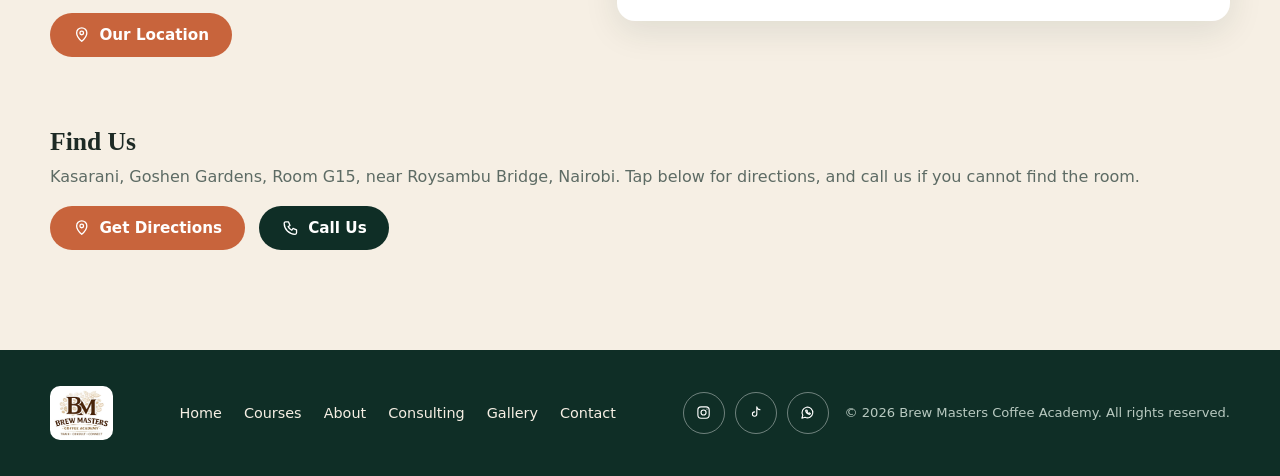
==== commit 31595e76: "Add dedicated course and consulting pages Co-authored-by: Copilot <223556219+Copilot@users.noreply.g" ====
--- a/index.html
+++ b/index.html
@@ -46,7 +46,7 @@
         "@type": "Offer",
         "price": "35000",
         "priceCurrency": "KES",
-        "url": "https://www.brewmastersacademy.co.ke/#courses"
+        "url": "https://www.brewmastersacademy.co.ke/barista-courses/#professional-barista-course"
       }
     },
     {
@@ -61,7 +61,7 @@
         "@type": "Offer",
         "price": "20000",
         "priceCurrency": "KES",
-        "url": "https://www.brewmastersacademy.co.ke/#courses"
+        "url": "https://www.brewmastersacademy.co.ke/barista-courses/#basic-barista-course"
       }
     },
     {
@@ -71,7 +71,7 @@
       "provider": {
         "@id": "https://www.brewmastersacademy.co.ke/#brew-masters-coffee-academy"
       },
-      "url": "https://www.brewmastersacademy.co.ke/#courses"
+      "url": "https://www.brewmastersacademy.co.ke/barista-courses/#guest-experience-course"
     }
   ],
   "telephone": "+254757471255",
@@ -93,8 +93,8 @@
 <link rel="preconnect" href="https://fonts.gstatic.com" crossorigin>
 <link href="https://fonts.googleapis.com/css2?family=Caveat:wght@600&family=Playfair+Display:wght@600;700&family=Poppins:wght@400;500;600&display=swap" rel="stylesheet">
 <link rel="stylesheet" href="css/style.css">
-<script src="js/main.js" defer></script>
-<script src="js/content.js" defer></script>
+<script src="js/main.js?v=20261110" defer></script>
+<script src="js/content.js?v=20261110" defer></script>
 <script src="js/gallery.js" defer></script>
 </head>
 <body>
@@ -130,9 +130,9 @@
     <nav class="nav" id="nav" aria-label="Main">
       <ul>
         <li><a class="l" href="#home">Home</a></li>
-        <li><a class="l" href="#courses">Programs</a></li>
+        <li><a class="l" href="/barista-courses/">Courses</a></li>
         <li><a class="l" href="#about">About</a></li>
-        <li><a class="l" href="#consulting">Consulting</a></li>
+        <li><a class="l" href="/cafe-consulting/">Consulting</a></li>
         <li><a class="l" href="#gallery">Gallery</a></li>
         <li><a class="l" href="#contact">Contact</a></li>
         <li><a class="l" href="#find-us">Location</a></li>
@@ -179,7 +179,8 @@
     <div class="courses-intro">
       <p class="eyebrow">Our Programs</p>
       <h2>Barista Courses in Nairobi</h2>
-      <p>Two barista courses built around hands-on practice, plus training in guest experience and customer service. Choose what fits your goals, then enroll or ask us a question.</p>
+      <p>Choose a beginner or professional barista course in Nairobi. Train hands-on in coffee preparation and barista skills, or ask about guest experience and customer service training.</p>
+      <a class="text-link" href="/barista-courses/">Compare barista courses and fees</a>
       <a class="btn dark" href="#contact" data-program="">Enroll Now<svg class="ic" aria-hidden="true"><use href="#i-arrow"/></svg></a>
     </div>
     <div class="cards" id="courseCards">
@@ -188,6 +189,7 @@
         <span class="ic-badge"><svg class="ic" aria-hidden="true"><use href="#i-cap"/></svg></span>
         <div class="card-body"><h3>Professional Barista Course</h3><p>Our full barista program for people who want to work or build a career in coffee.</p>
           <ul class="facts"><li><svg class="ic" aria-hidden="true"><use href="#i-clock"/></svg>6 weeks</li><li><strong>KSh 35,000</strong></li></ul>
+          <a class="text-link" href="/barista-courses/#professional-barista-course">Course details</a>
           <a class="btn sm" href="#contact" data-program="Professional Barista Course">Enroll<svg class="ic" aria-hidden="true"><use href="#i-arrow"/></svg></a></div>
       </article>
       <article class="card">
@@ -195,12 +197,14 @@
         <span class="ic-badge"><svg class="ic" aria-hidden="true"><use href="#i-cup"/></svg></span>
         <div class="card-body"><h3>Basic Barista Course</h3><p>A shorter introduction to coffee and barista skills, ideal for beginners.</p>
           <ul class="facts"><li><svg class="ic" aria-hidden="true"><use href="#i-clock"/></svg>3 weeks</li><li><strong>KSh 20,000</strong></li></ul>
+          <a class="text-link" href="/barista-courses/#basic-barista-course">Course details</a>
           <a class="btn sm" href="#contact" data-program="Basic Barista Course">Enroll<svg class="ic" aria-hidden="true"><use href="#i-arrow"/></svg></a></div>
       </article>
       <article class="card">
         <div class="card-img"><img src="images/client-gallery/thumbs/baristas-wyre-and-erick.webp" width="720" height="960" alt="Two smiling baristas in tan Brew Masters aprons" loading="lazy" style="object-position:50% 20%"></div>
         <span class="ic-badge"><svg class="ic" aria-hidden="true"><use href="#i-users"/></svg></span>
         <div class="card-body"><h3>Guest Experience &amp; Customer Service</h3><p>Training in welcoming guests and serving customers well. Contact us for duration and fees.</p>
+          <a class="text-link" href="/barista-courses/#guest-experience-course">Course details</a>
           <a class="btn sm" href="#contact" data-program="Guest Experience &amp; Customer Service">Enquire<svg class="ic" aria-hidden="true"><use href="#i-arrow"/></svg></a></div>
       </article>
     </div>
@@ -238,6 +242,7 @@
       <p class="eyebrow">Consulting</p>
       <h2>Support for Coffee Businesses</h2>
       <p class="lead-dark">Practical guidance for coffee shops, cafés and coffee entrepreneurs, from the first idea to the daily running of the bar.</p>
+      <p><a class="text-link" href="/cafe-consulting/">Explore café consulting</a></p>
       <ul class="srv">
         <li><span class="line-ic"><svg class="ic" aria-hidden="true"><use href="#i-cup"/></svg></span><div><h3>Café and menu guidance</h3><p>Shape a coffee offer that suits your customers.</p></div></li>
         <li><span class="line-ic"><svg class="ic" aria-hidden="true"><use href="#i-brief"/></svg></span><div><h3>Equipment and workflow</h3><p>Set up your bar so service is smooth and consistent.</p></div></li>
@@ -378,9 +383,9 @@
     <nav aria-label="Footer">
       <ul>
         <li><a href="#home">Home</a></li>
-        <li><a href="#courses">Programs</a></li>
+        <li><a href="/barista-courses/">Courses</a></li>
         <li><a href="#about">About</a></li>
-        <li><a href="#consulting">Consulting</a></li>
+        <li><a href="/cafe-consulting/">Consulting</a></li>
         <li><a href="#gallery">Gallery</a></li>
         <li><a href="#contact">Contact</a></li>
       </ul>
--- a/css/style.css
+++ b/css/style.css
@@ -255,6 +255,34 @@
 .facts li{display:flex;align-items:center;gap:.4em}
 .facts strong{font-family:var(--serif);font-size:1.35rem;color:var(--terra)}
 .btn.sm{padding:.65em 1.2em;font-size:.88rem}
+.text-link{display:inline-block;color:var(--green);font-weight:600;text-decoration:underline;text-underline-offset:3px;margin:0 0 .7em}
+.text-link:hover{color:var(--terra-d)}
+.card-body .text-link{display:block}
+.detail-hero{padding:76px 0;background:var(--green);color:var(--white)}
+.detail-hero h1{font-size:clamp(2.2rem,5vw,3.8rem);max-width:18ch;margin-bottom:.4em}
+.detail-hero p{max-width:64ch;color:#dfe8e2;font-size:1.08rem}
+.detail-content{padding:64px 0}
+.detail-content h2{color:var(--green)}
+.detail-content p{max-width:72ch}
+.detail-cards{display:grid;grid-template-columns:repeat(3,minmax(0,1fr));gap:22px;margin-top:30px}
+.detail-cards .card{padding:28px}
+.detail-cards .card h2{font-size:1.55rem}
+.detail-cards .price{margin:.5em 0!important}
+.detail-page .detail-nav{display:block}
+.detail-page .detail-nav ul{flex-wrap:wrap}
+.detail-page .detail-nav .l{white-space:nowrap}
+.detail-actions{display:flex;flex-wrap:wrap;gap:14px;margin-top:1.5em}
+.detail-note{padding:20px 24px;border-left:4px solid var(--terra);background:var(--cream-2);border-radius:0 12px 12px 0}
+.detail-note p:last-child{margin-bottom:0}
+.detail-list{display:grid;gap:20px;margin:28px 0}
+.detail-list li{padding:20px 24px;background:var(--white);border-radius:14px;box-shadow:0 5px 18px rgba(15,46,38,.07)}
+.detail-list h3{margin-bottom:.35em;color:var(--green)}
+.detail-list p{margin:0;color:var(--muted)}
+.detail-footer-links{display:flex;flex-wrap:wrap;gap:18px}
+.detail-footer-links a{color:var(--cream)}
+@media (max-width:1024px){.detail-cards{grid-template-columns:1fr}}
+@media (max-width:860px){.detail-page .bar{align-items:flex-start;padding:10px 0}.detail-page .detail-nav{position:static;background:none;border:0}.detail-page .detail-nav ul{justify-content:flex-end;gap:4px 14px;padding:0}.detail-page .detail-nav .l{display:inline-block;padding:8px 0;border:0;font-size:.82rem}}
+@media (max-width:600px){.detail-hero{padding:52px 0}.detail-content{padding:48px 0}.detail-page .bar{align-items:center;gap:12px}.detail-page .detail-nav ul{gap:0 10px}.detail-page .detail-nav .l{font-size:.76rem}}
 /* map */
 .map-wrap{margin-top:70px}
 .map-wrap h3{font-size:1.6rem;margin-bottom:.3em}
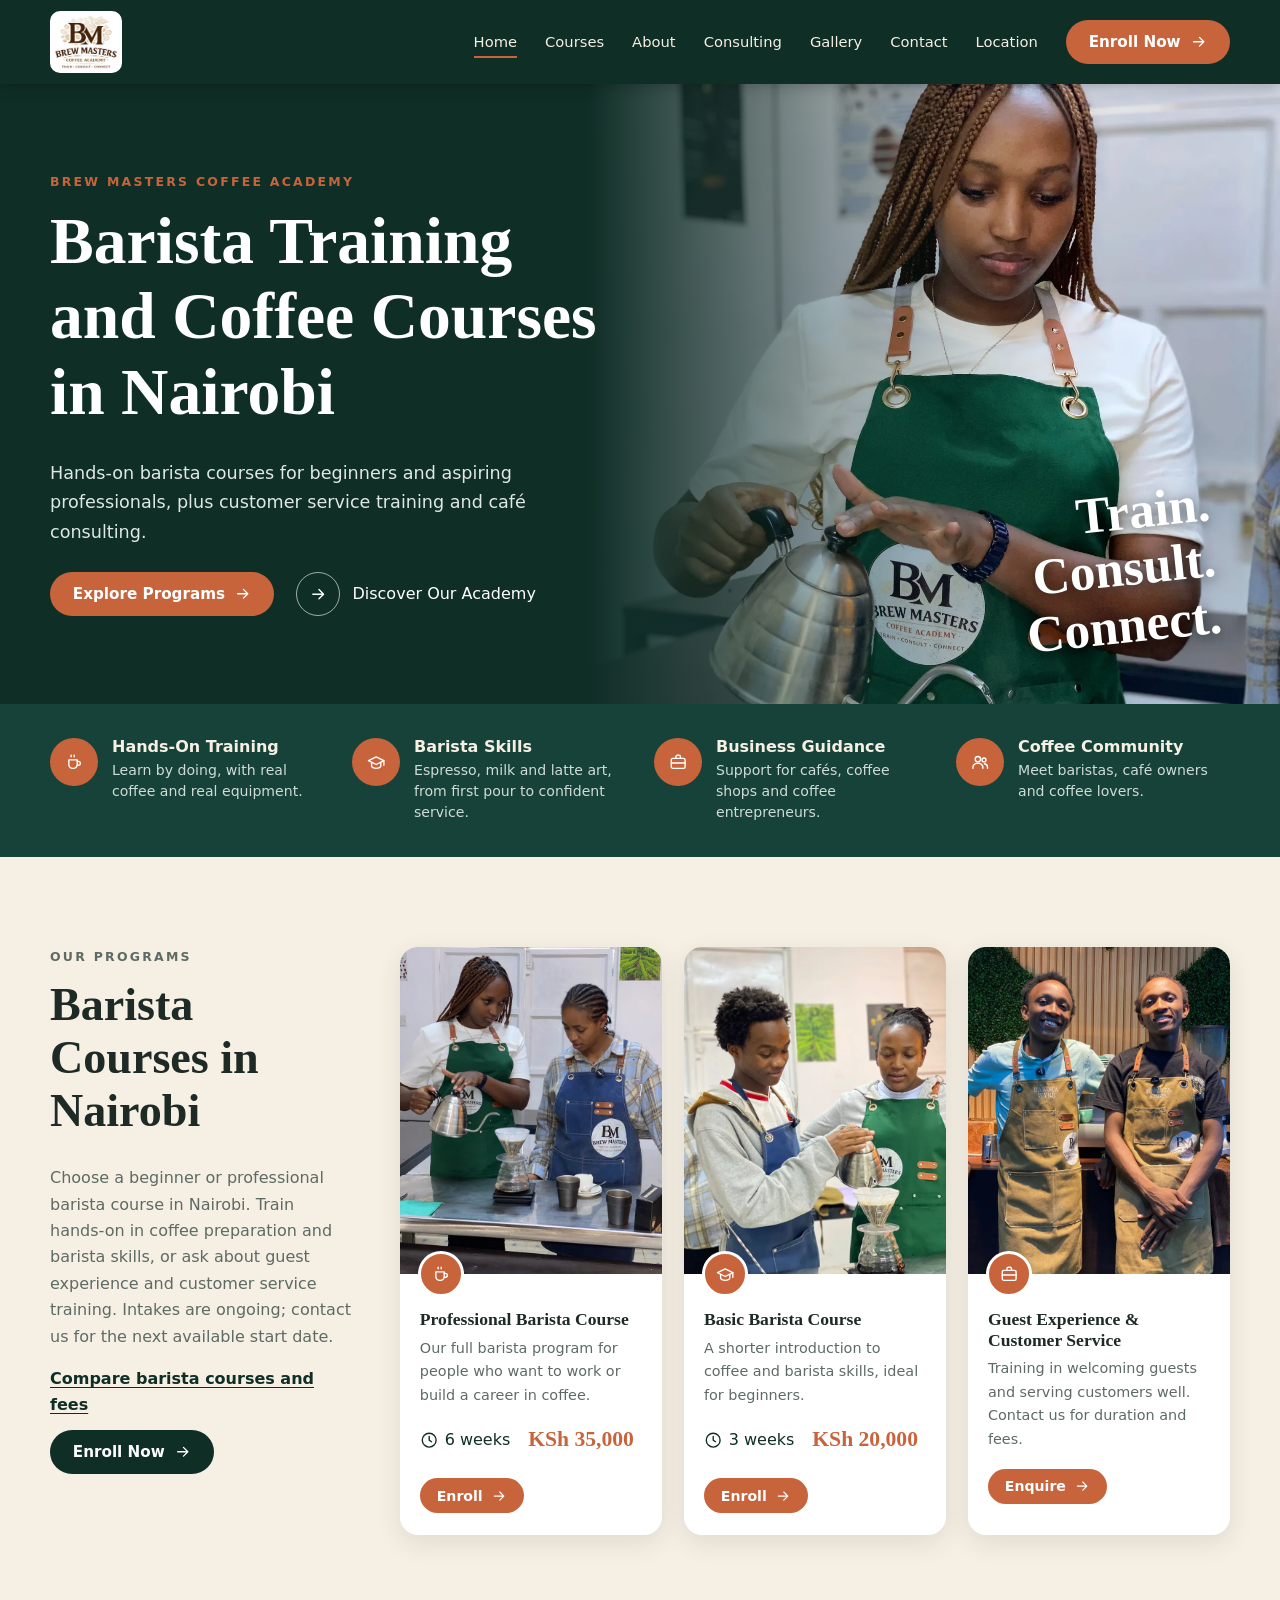
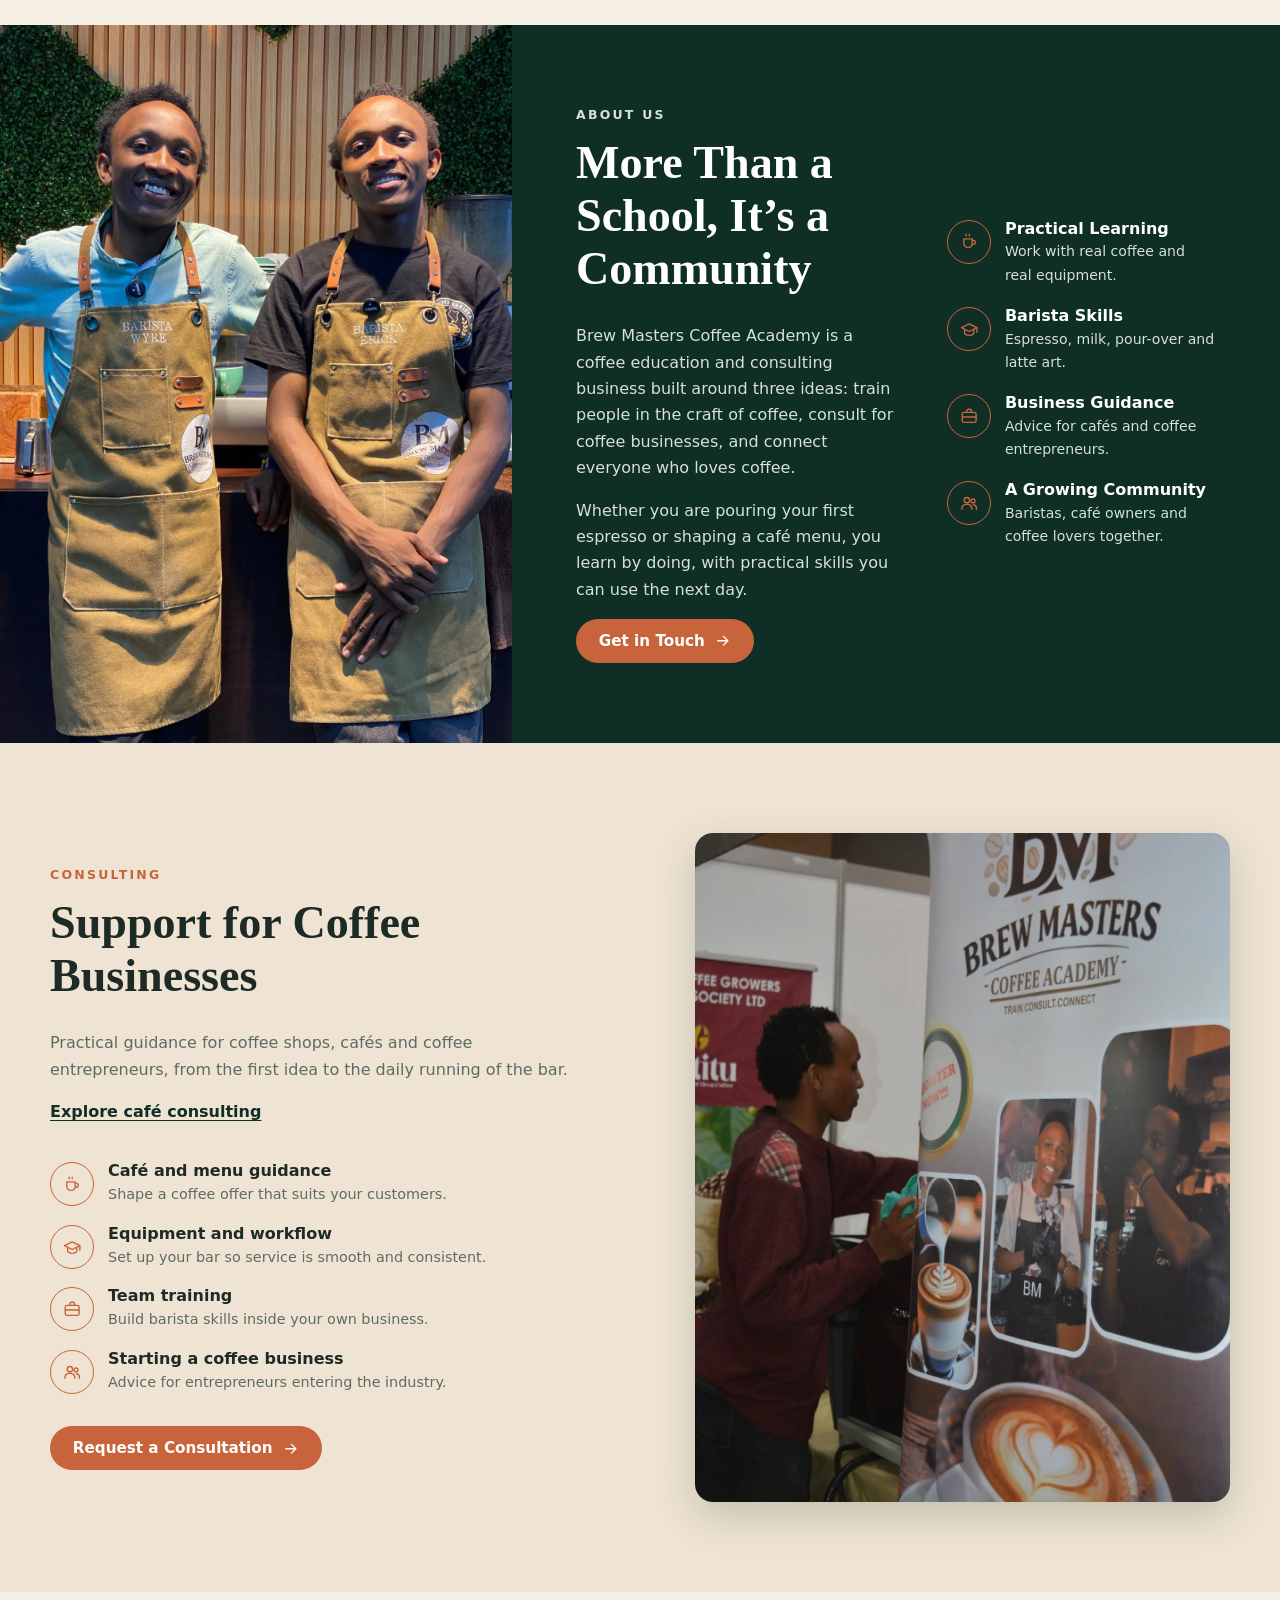
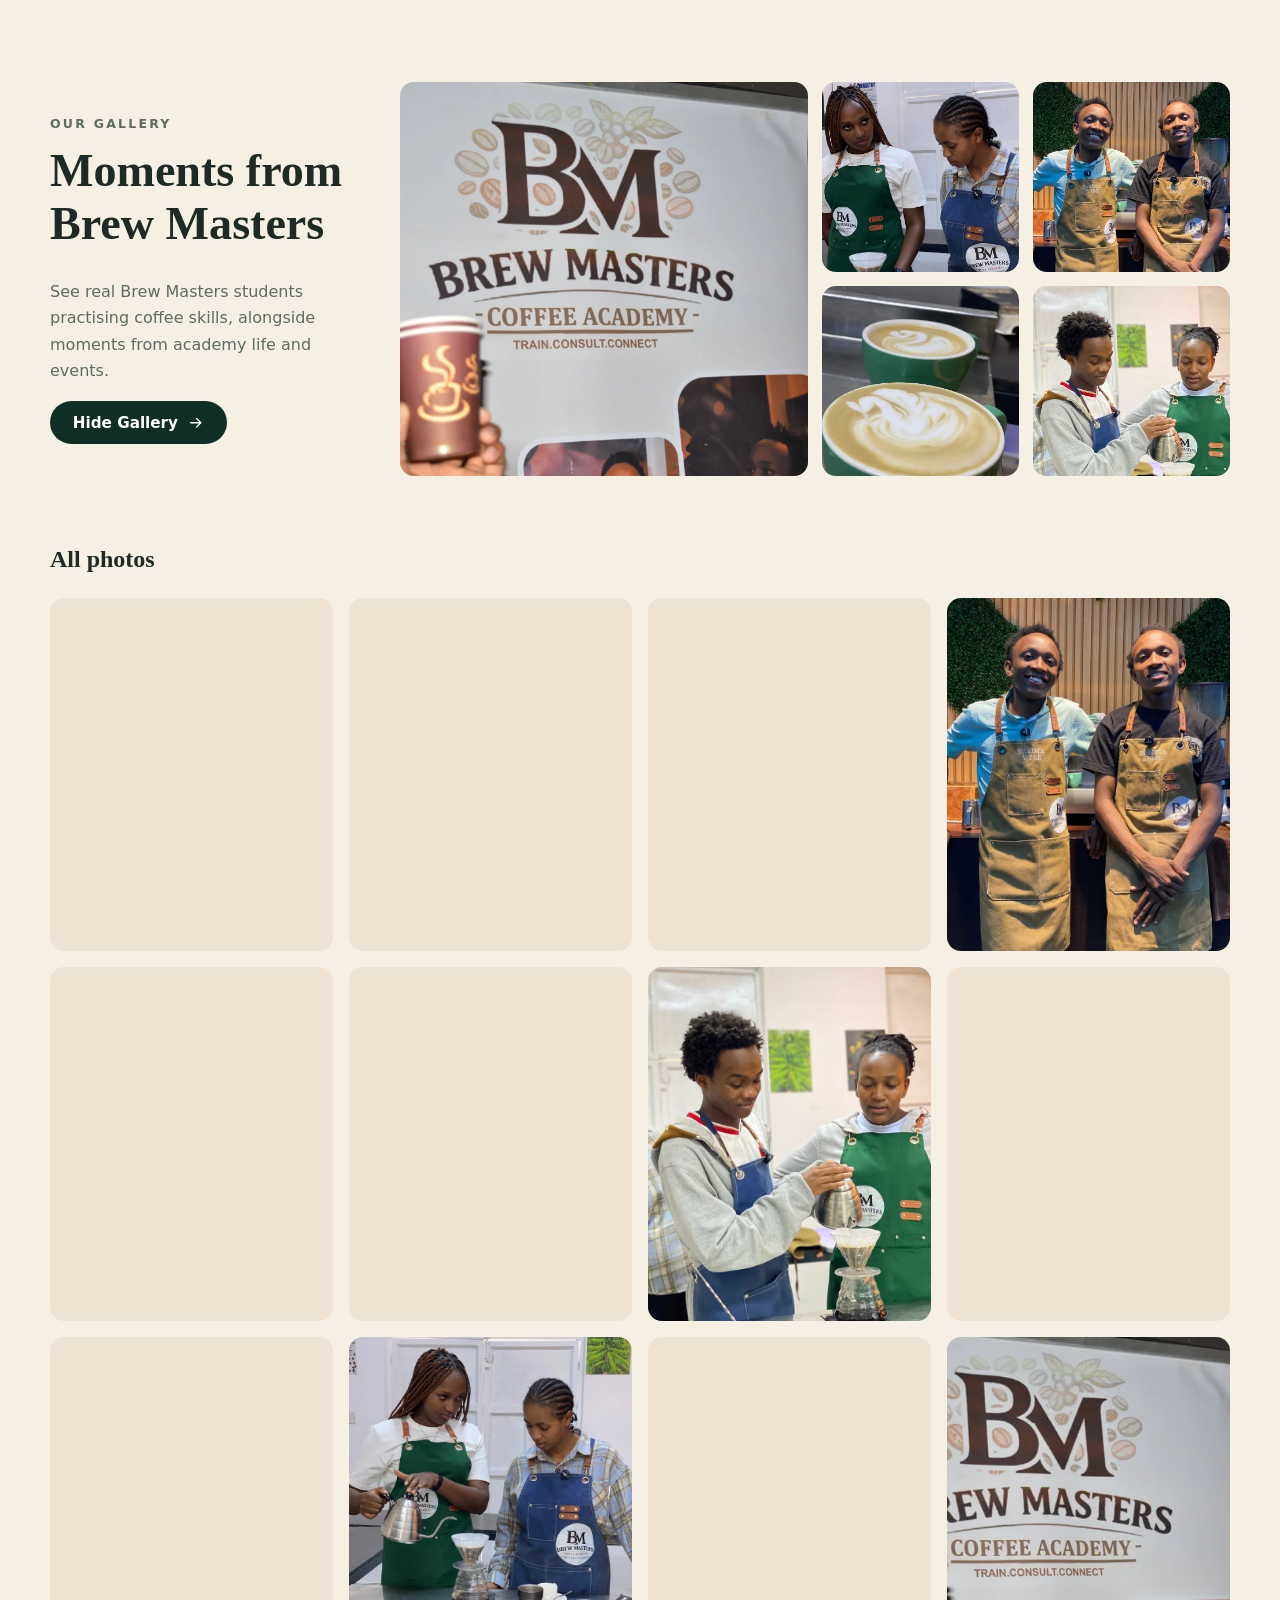
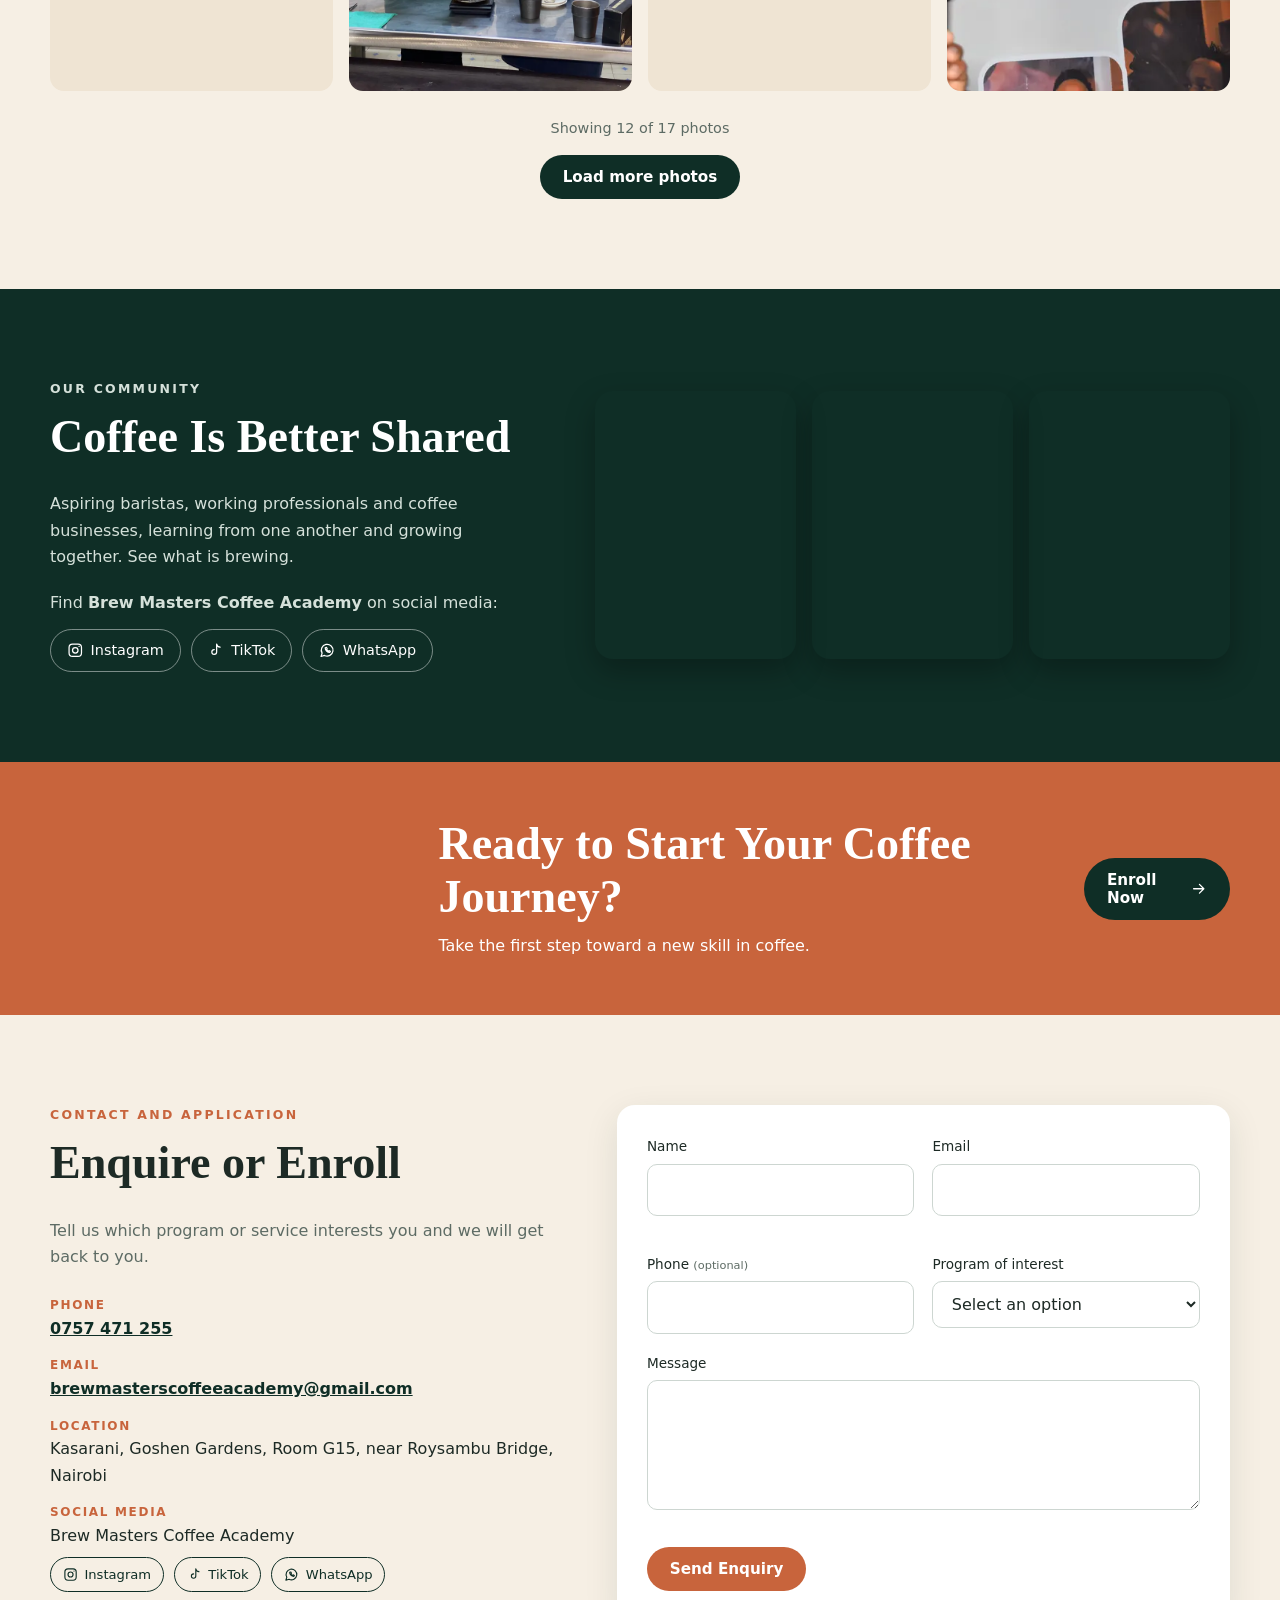
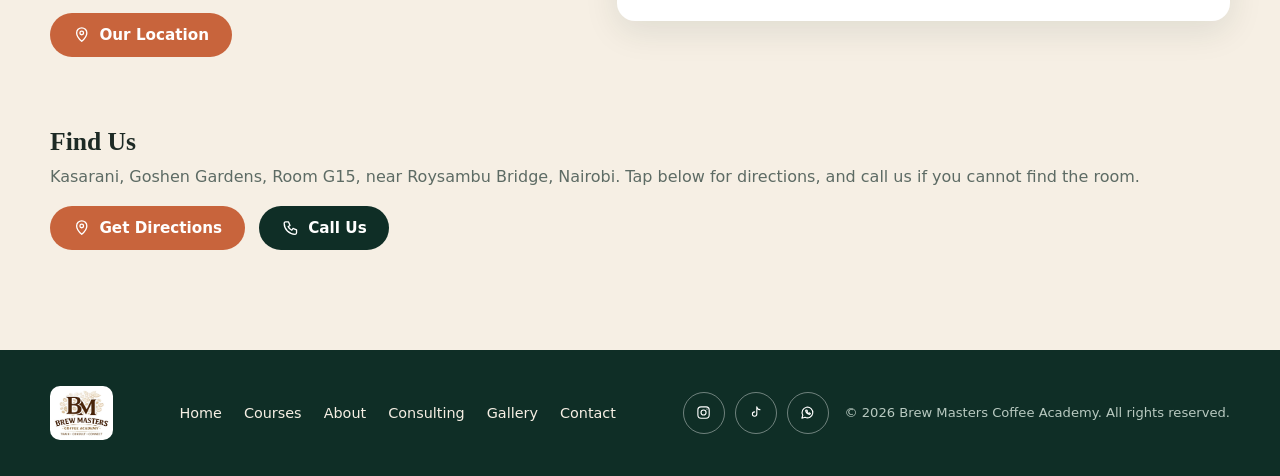
==== commit 036ba06f: "Add instructor and intake details Co-authored-by: Copilot <223556219+Copilot@users.noreply.github.co" ====
--- a/index.html
+++ b/index.html
@@ -95,7 +95,7 @@
 <link rel="stylesheet" href="css/style.css">
 <script src="js/main.js?v=20261110" defer></script>
 <script src="js/content.js?v=20261110" defer></script>
-<script src="js/gallery.js" defer></script>
+<script src="js/gallery.js?v=20261110b" defer></script>
 </head>
 <body>
 
@@ -264,7 +264,7 @@
       <div>
         <p class="eyebrow">Our Gallery</p>
         <h2>Moments from Brew Masters</h2>
-        <p>See what it is like to learn, practise and grow with us, from training sessions to events.</p>
+        <p>See real Brew Masters students practising coffee skills, alongside moments from academy life and events.</p>
         <button class="btn dark" type="button" id="galleryToggle" aria-expanded="true" aria-controls="gallery-all">View Gallery<svg class="ic" aria-hidden="true"><use href="#i-arrow"/></svg></button>
       </div>
       <div class="mosaic">
--- a/css/style.css
+++ b/css/style.css
@@ -274,13 +274,15 @@
 .detail-actions{display:flex;flex-wrap:wrap;gap:14px;margin-top:1.5em}
 .detail-note{padding:20px 24px;border-left:4px solid var(--terra);background:var(--cream-2);border-radius:0 12px 12px 0}
 .detail-note p:last-child{margin-bottom:0}
+.detail-team{display:grid;grid-template-columns:minmax(0,1.3fr) minmax(240px,.7fr);gap:40px;align-items:center}
+.detail-team img{width:100%;aspect-ratio:4/5;object-fit:cover;object-position:50% 12%;border-radius:var(--r);box-shadow:0 12px 32px rgba(15,46,38,.16)}
 .detail-list{display:grid;gap:20px;margin:28px 0}
 .detail-list li{padding:20px 24px;background:var(--white);border-radius:14px;box-shadow:0 5px 18px rgba(15,46,38,.07)}
 .detail-list h3{margin-bottom:.35em;color:var(--green)}
 .detail-list p{margin:0;color:var(--muted)}
 .detail-footer-links{display:flex;flex-wrap:wrap;gap:18px}
 .detail-footer-links a{color:var(--cream)}
-@media (max-width:1024px){.detail-cards{grid-template-columns:1fr}}
+@media (max-width:1024px){.detail-cards{grid-template-columns:1fr}.detail-team{grid-template-columns:1fr}.detail-team img{max-width:480px}}
 @media (max-width:860px){.detail-page .bar{align-items:flex-start;padding:10px 0}.detail-page .detail-nav{position:static;background:none;border:0}.detail-page .detail-nav ul{justify-content:flex-end;gap:4px 14px;padding:0}.detail-page .detail-nav .l{display:inline-block;padding:8px 0;border:0;font-size:.82rem}}
 @media (max-width:600px){.detail-hero{padding:52px 0}.detail-content{padding:48px 0}.detail-page .bar{align-items:center;gap:12px}.detail-page .detail-nav ul{gap:0 10px}.detail-page .detail-nav .l{font-size:.76rem}}
 /* map */
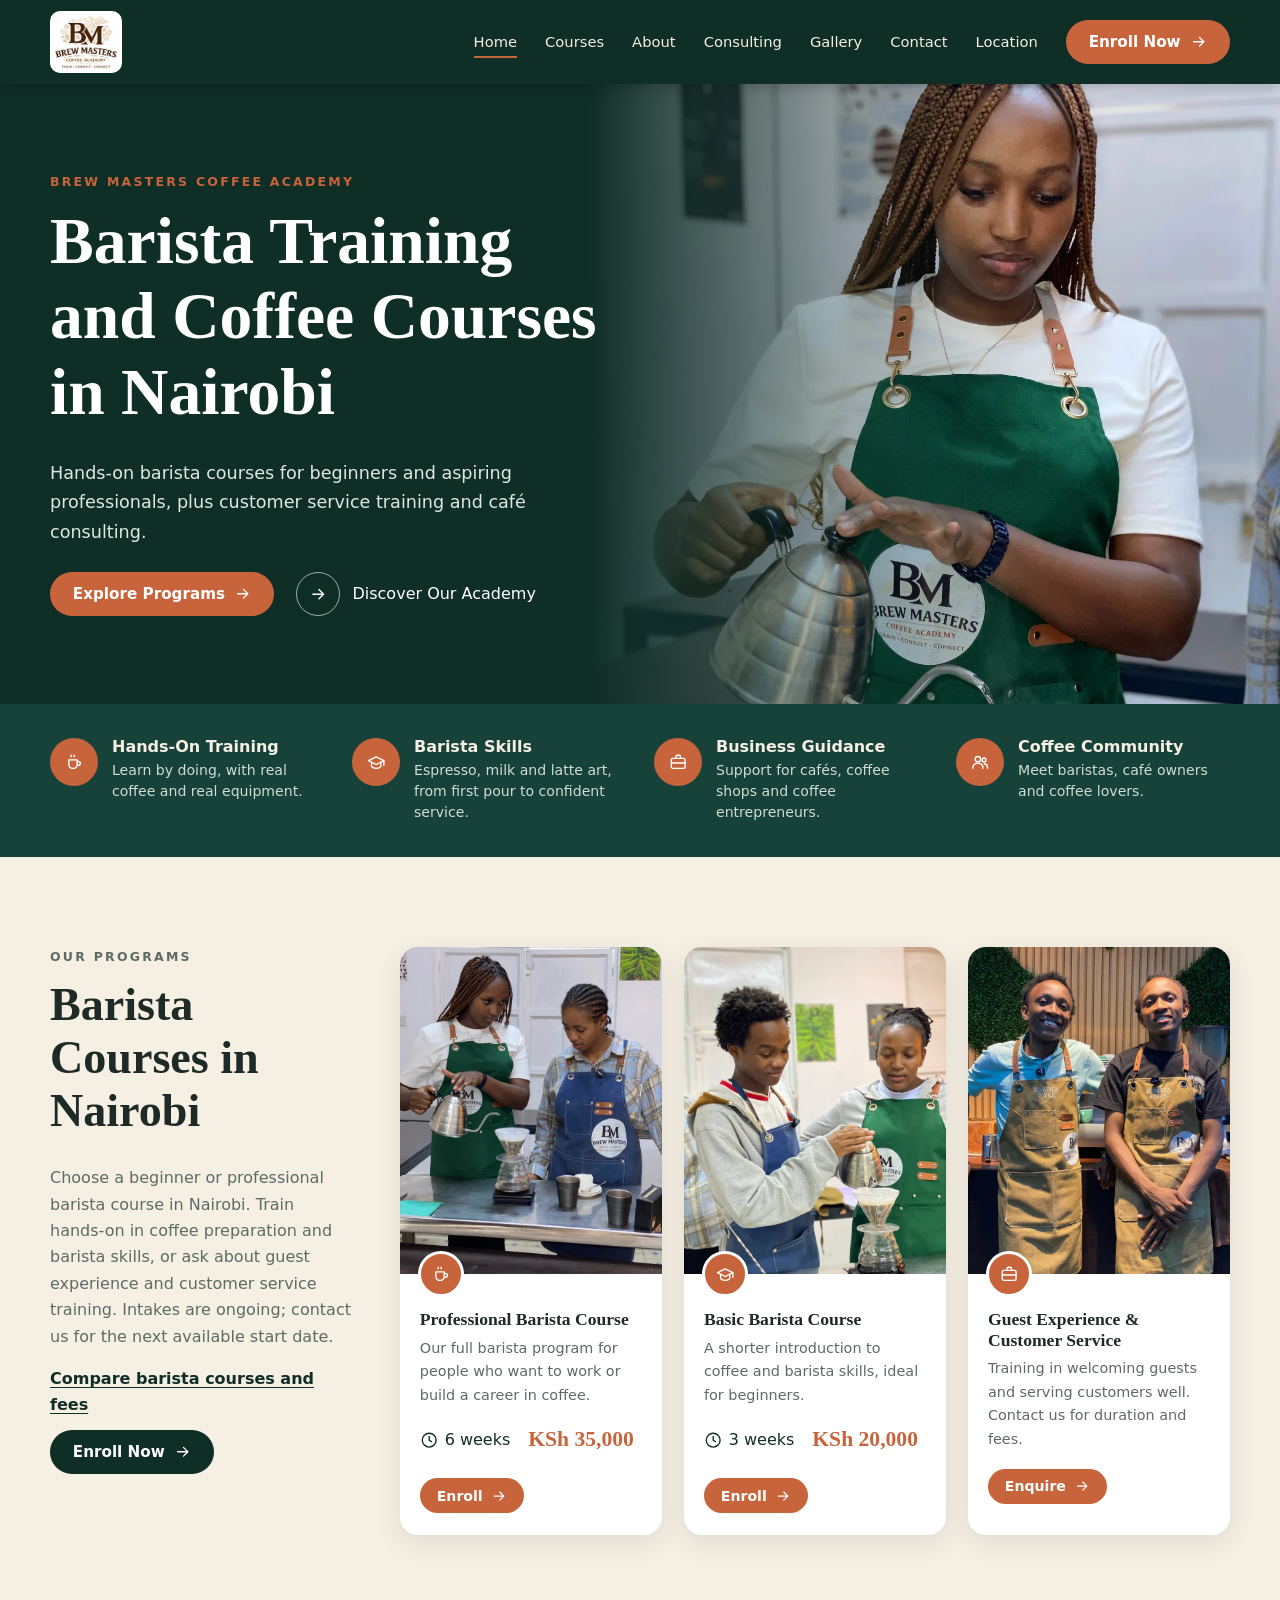
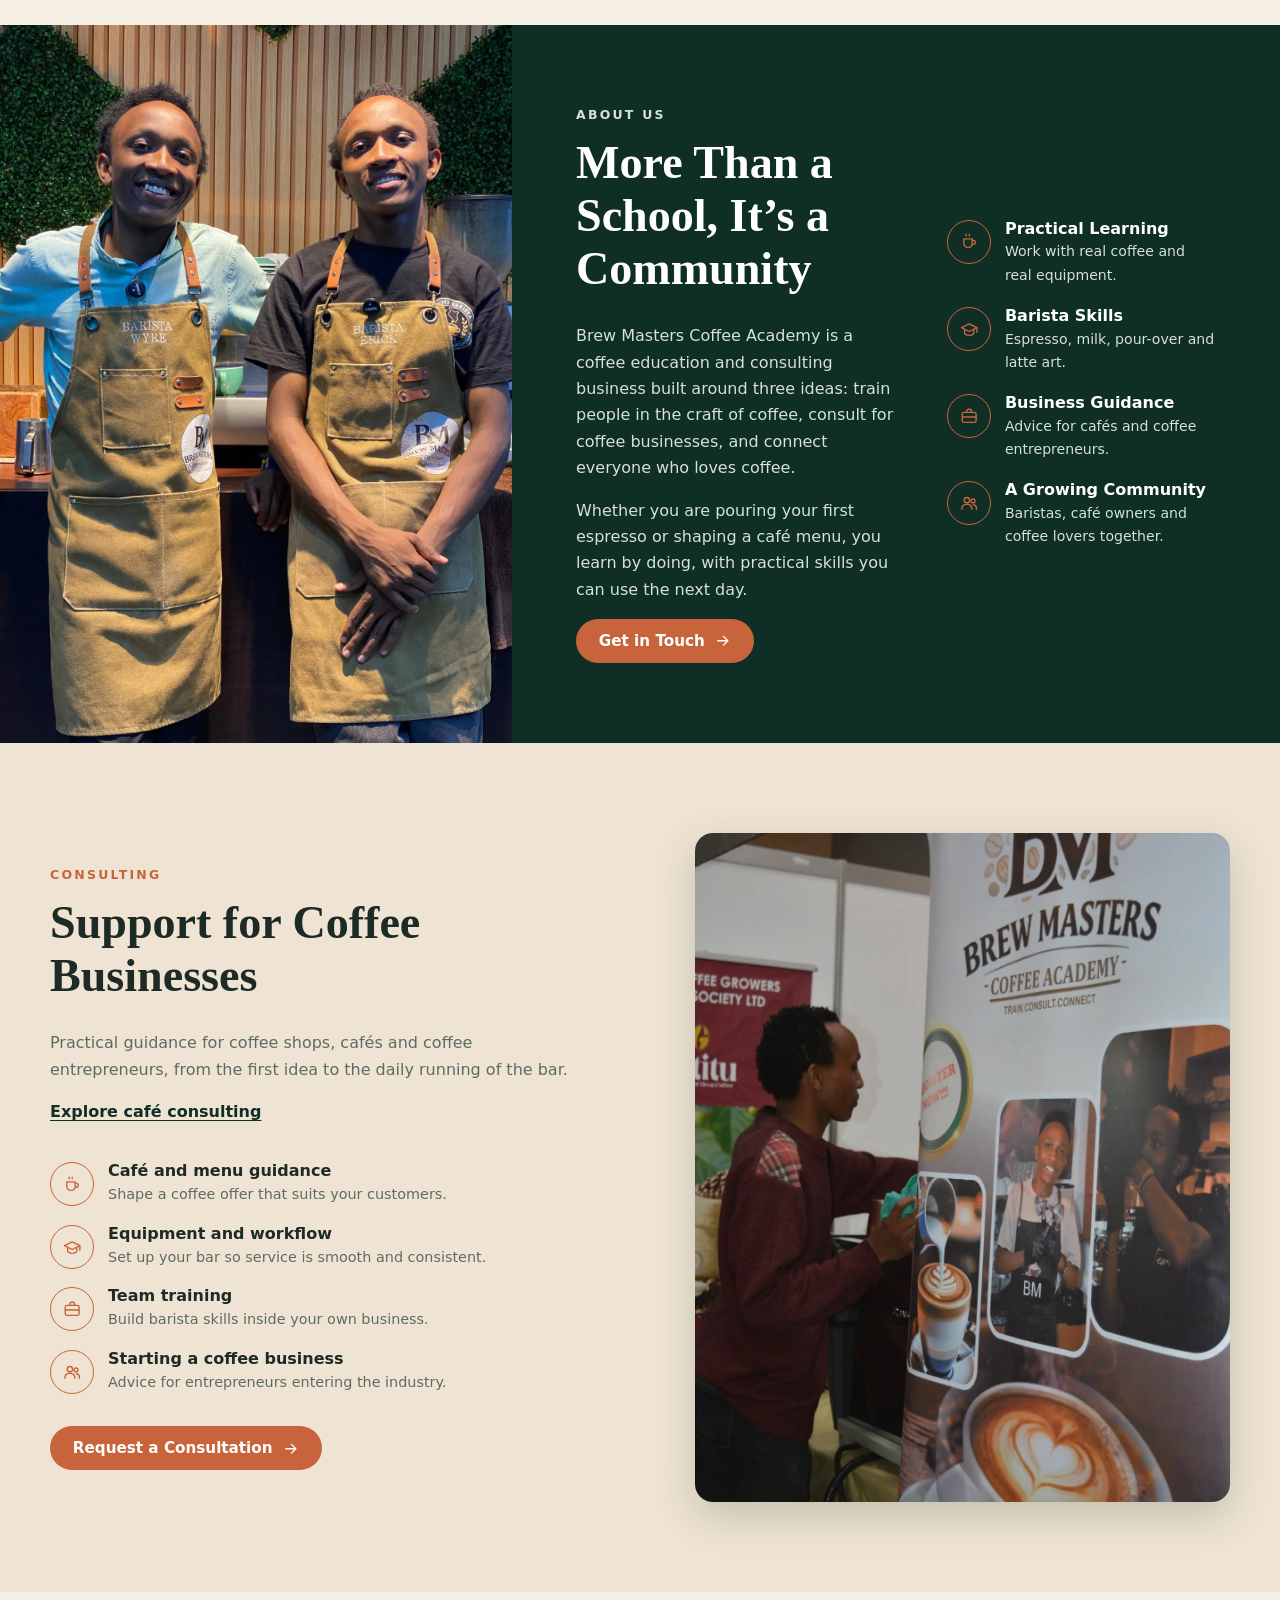
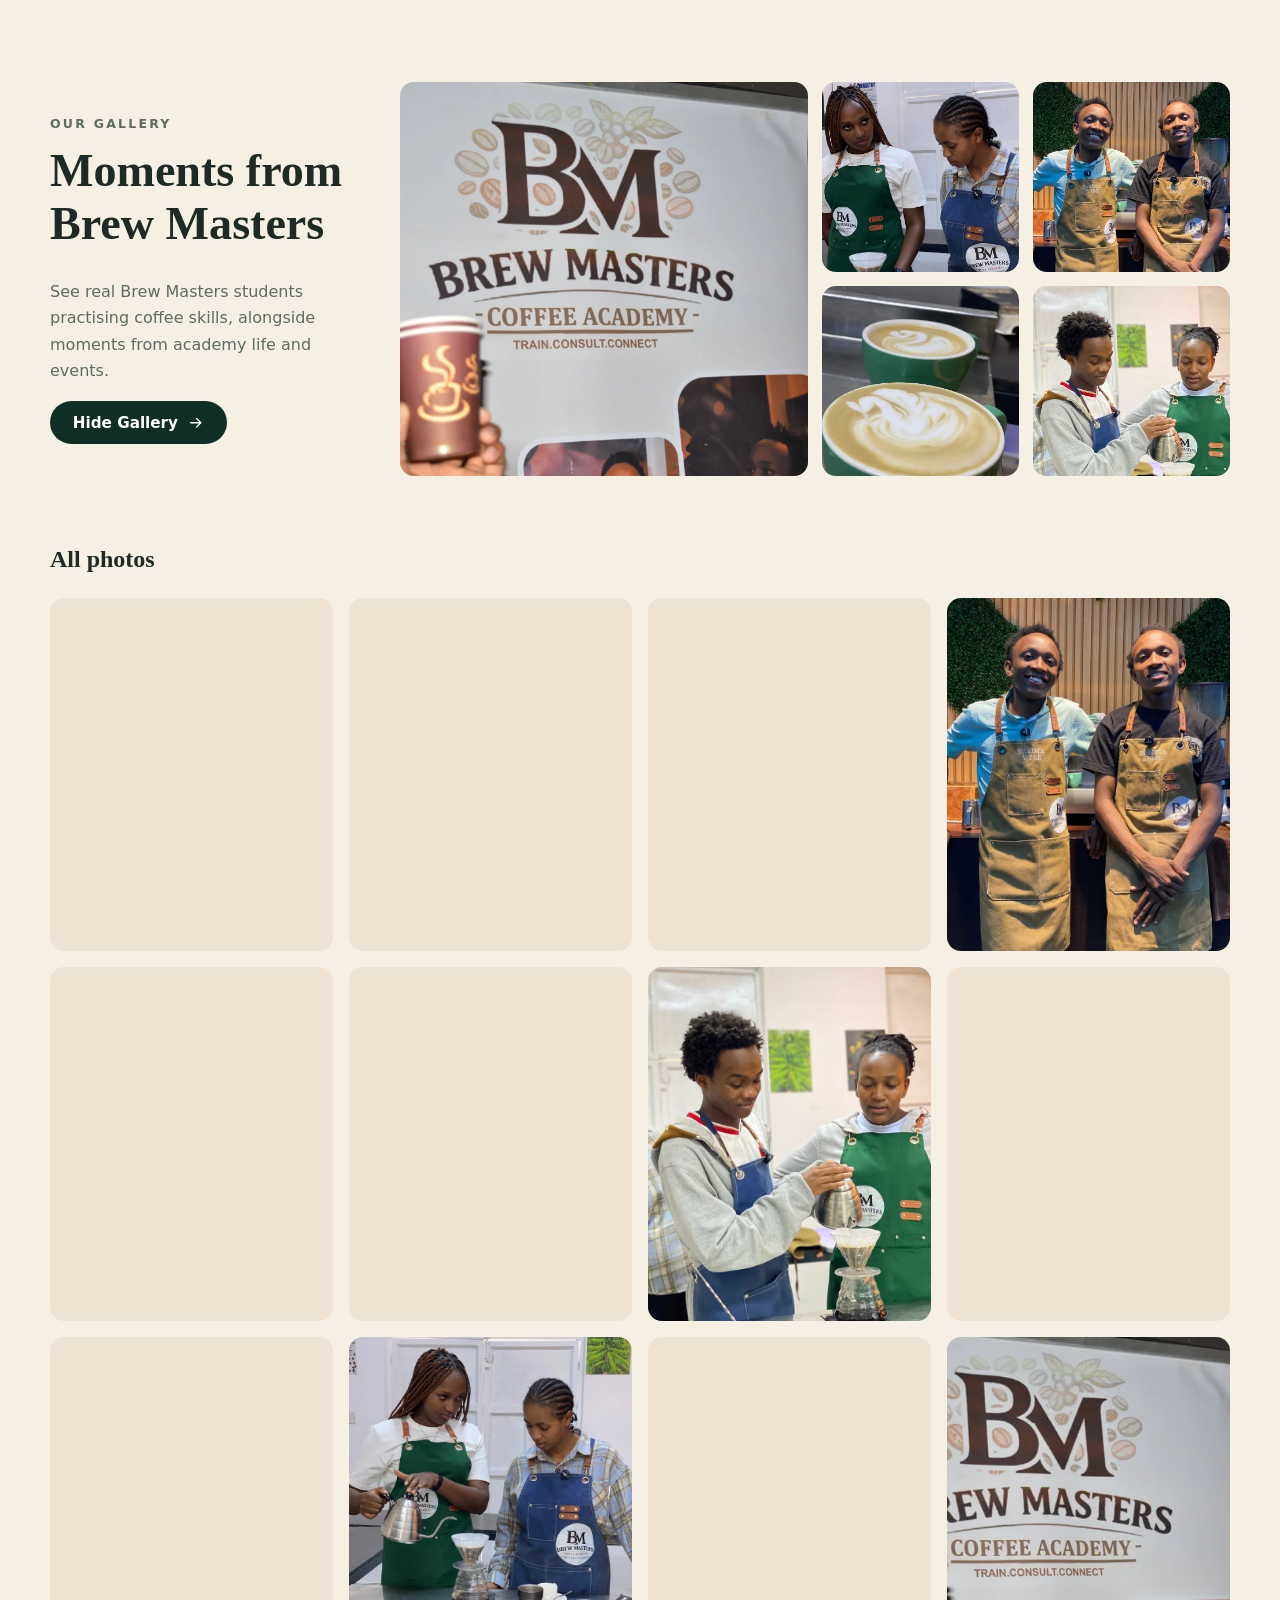
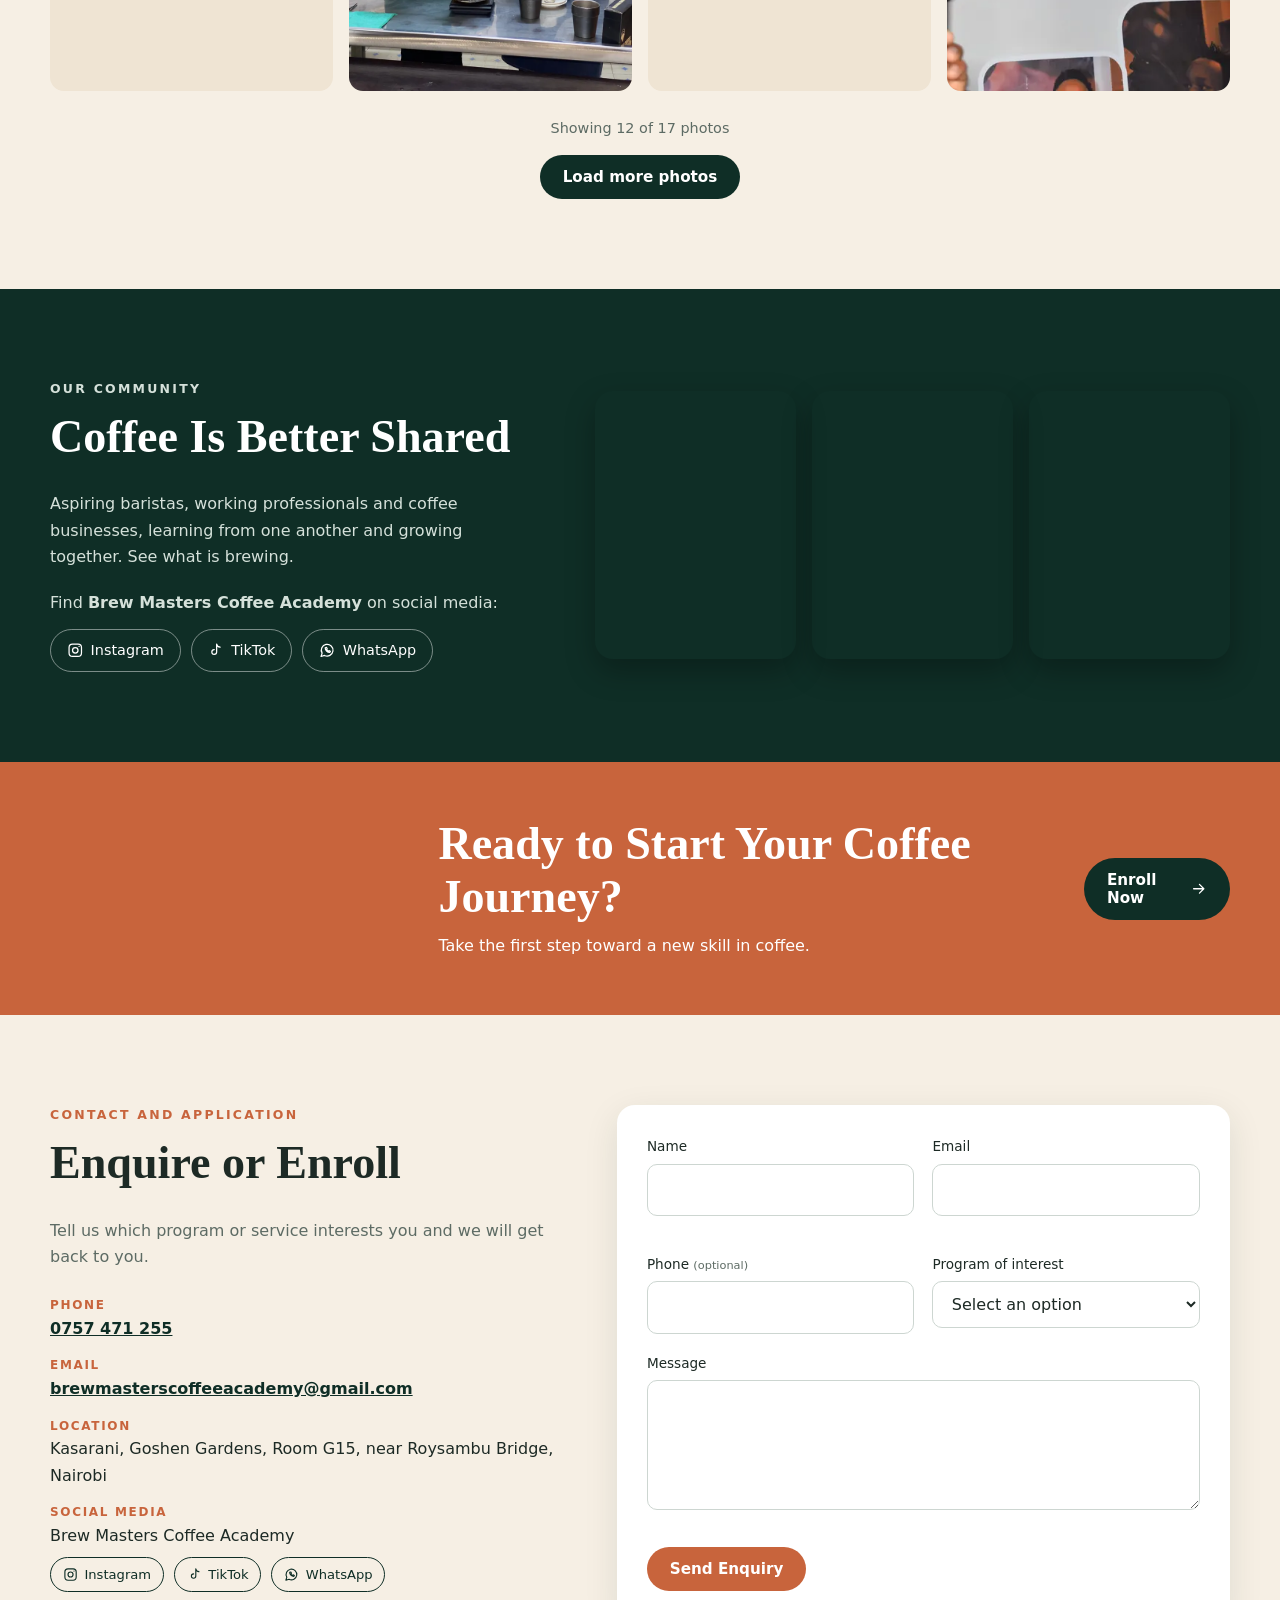
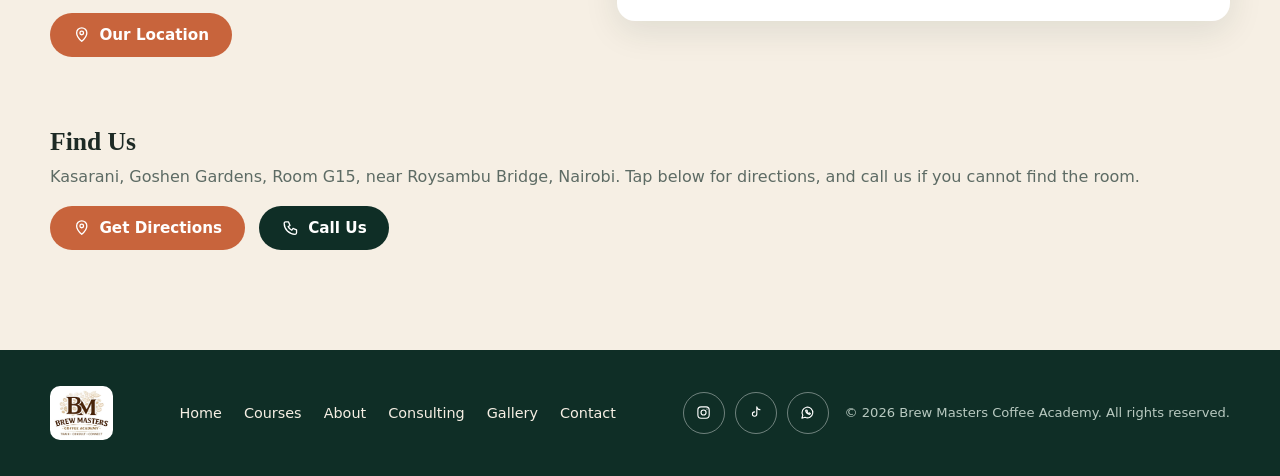
==== commit f6e00231: "Remove hero slogan overlay Co-authored-by: Copilot <223556219+Copilot@users.noreply.github.com>" ====
--- a/index.html
+++ b/index.html
@@ -92,7 +92,7 @@
 <link rel="preconnect" href="https://fonts.googleapis.com">
 <link rel="preconnect" href="https://fonts.gstatic.com" crossorigin>
 <link href="https://fonts.googleapis.com/css2?family=Caveat:wght@600&family=Playfair+Display:wght@600;700&family=Poppins:wght@400;500;600&display=swap" rel="stylesheet">
-<link rel="stylesheet" href="css/style.css">
+<link rel="stylesheet" href="css/style.css?v=20261110c">
 <script src="js/main.js?v=20261110" defer></script>
 <script src="js/content.js?v=20261110" defer></script>
 <script src="js/gallery.js?v=20261110b" defer></script>
@@ -149,7 +149,6 @@
   <div class="hero-photo">
     <img src="images/client-gallery/large/green-apron-gooseneck-pour.webp" width="1350" height="1800" alt="A student in a green Brew Masters apron pouring hot water from a gooseneck kettle into a V60 dripper" fetchpriority="high" style="object-position:50% 16%">
   </div>
-  <p class="script" aria-hidden="true">Train.<br>Consult.<br>Connect.</p>
   <div class="wrap">
     <div class="hero-copy">
       <p class="eyebrow">Brew Masters Coffee Academy</p>
--- a/css/style.css
+++ b/css/style.css
@@ -264,7 +264,7 @@
 .detail-content{padding:64px 0}
 .detail-content h2{color:var(--green)}
 .detail-content p{max-width:72ch}
-.detail-cards{display:grid;grid-template-columns:repeat(3,minmax(0,1fr));gap:22px;margin-top:30px}
+.detail-cards{display:grid;grid-template-columns:repeat(3,minmax(0,1fr));gap:22px;margin-top:30px;align-items:start}
 .detail-cards .card{padding:28px}
 .detail-cards .card h2{font-size:1.55rem}
 .detail-cards .price{margin:.5em 0!important}
@@ -275,7 +275,7 @@
 .detail-note{padding:20px 24px;border-left:4px solid var(--terra);background:var(--cream-2);border-radius:0 12px 12px 0}
 .detail-note p:last-child{margin-bottom:0}
 .detail-team{display:grid;grid-template-columns:minmax(0,1.3fr) minmax(240px,.7fr);gap:40px;align-items:center}
-.detail-team img{width:100%;aspect-ratio:4/5;object-fit:cover;object-position:50% 12%;border-radius:var(--r);box-shadow:0 12px 32px rgba(15,46,38,.16)}
+.detail-team img{width:100%;height:auto;aspect-ratio:4/5;object-fit:cover;object-position:50% 12%;border-radius:var(--r);box-shadow:0 12px 32px rgba(15,46,38,.16)}
 .detail-list{display:grid;gap:20px;margin:28px 0}
 .detail-list li{padding:20px 24px;background:var(--white);border-radius:14px;box-shadow:0 5px 18px rgba(15,46,38,.07)}
 .detail-list h3{margin-bottom:.35em;color:var(--green)}
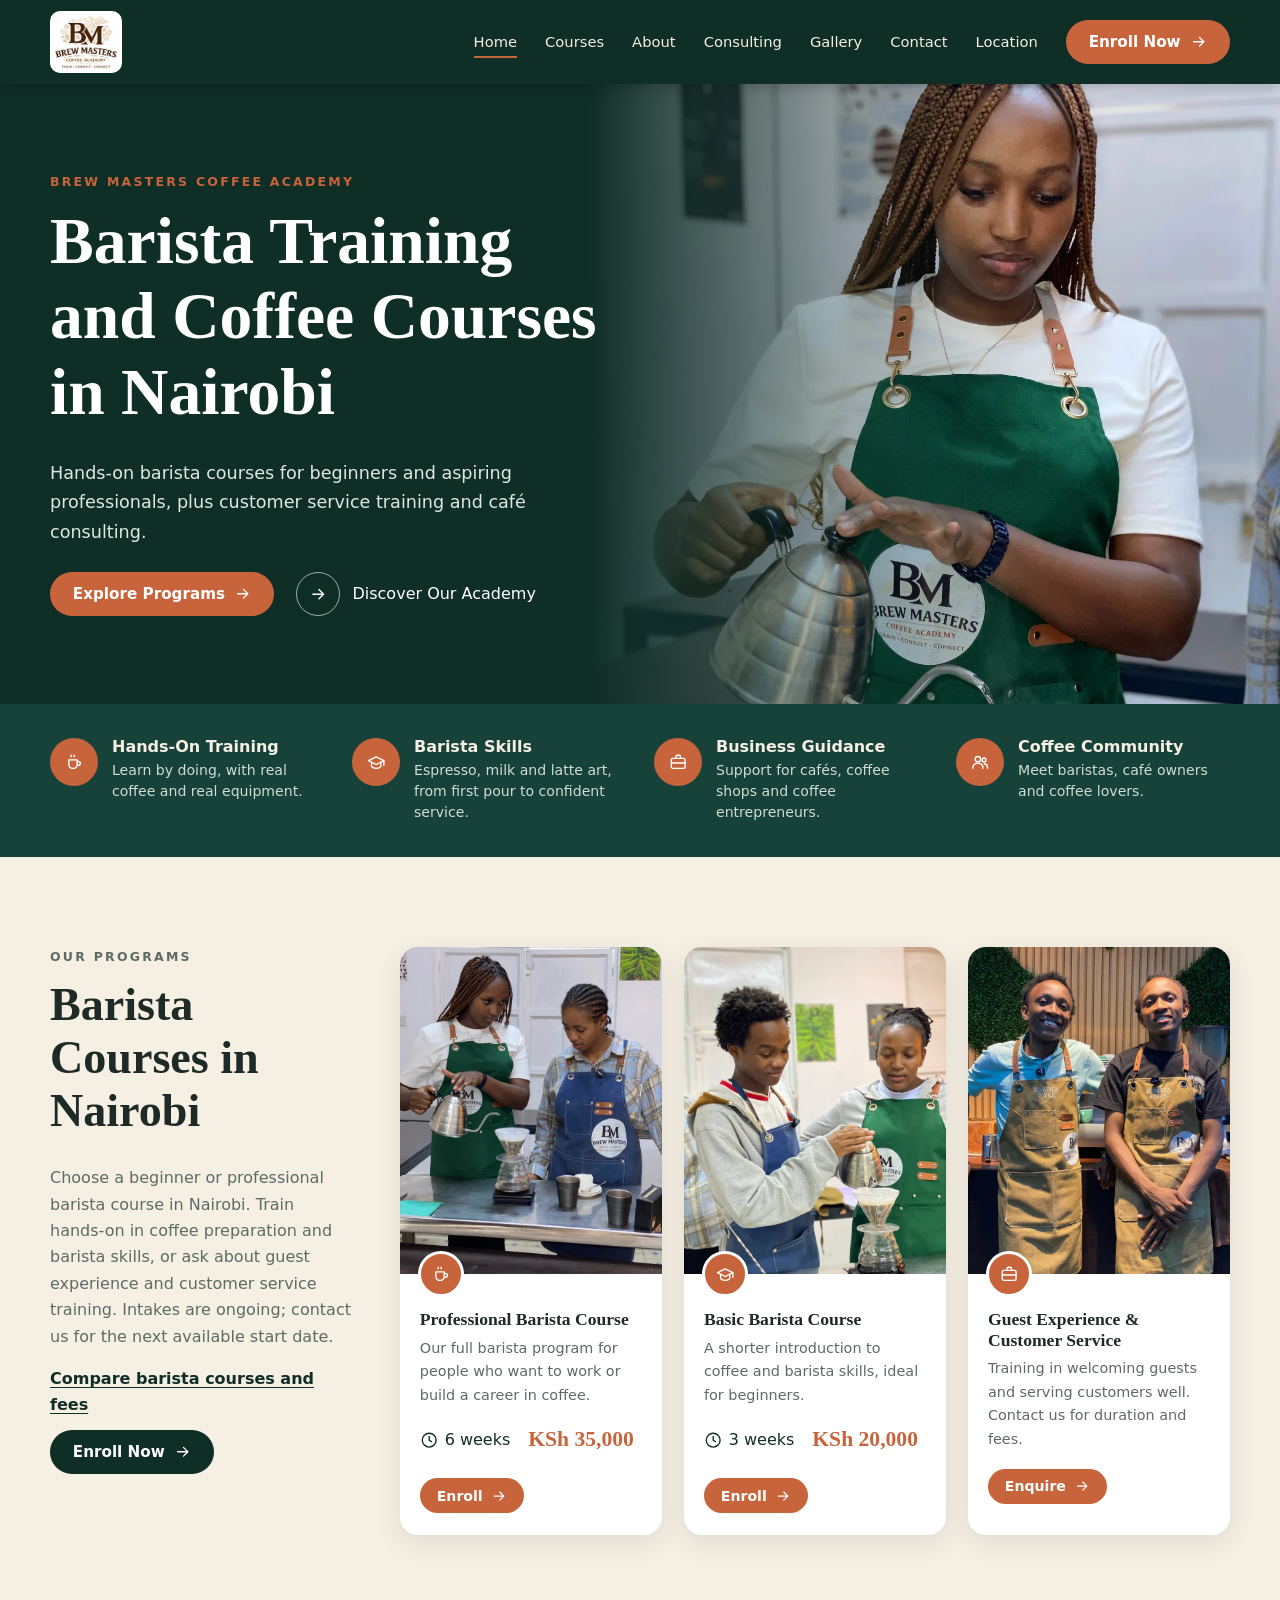
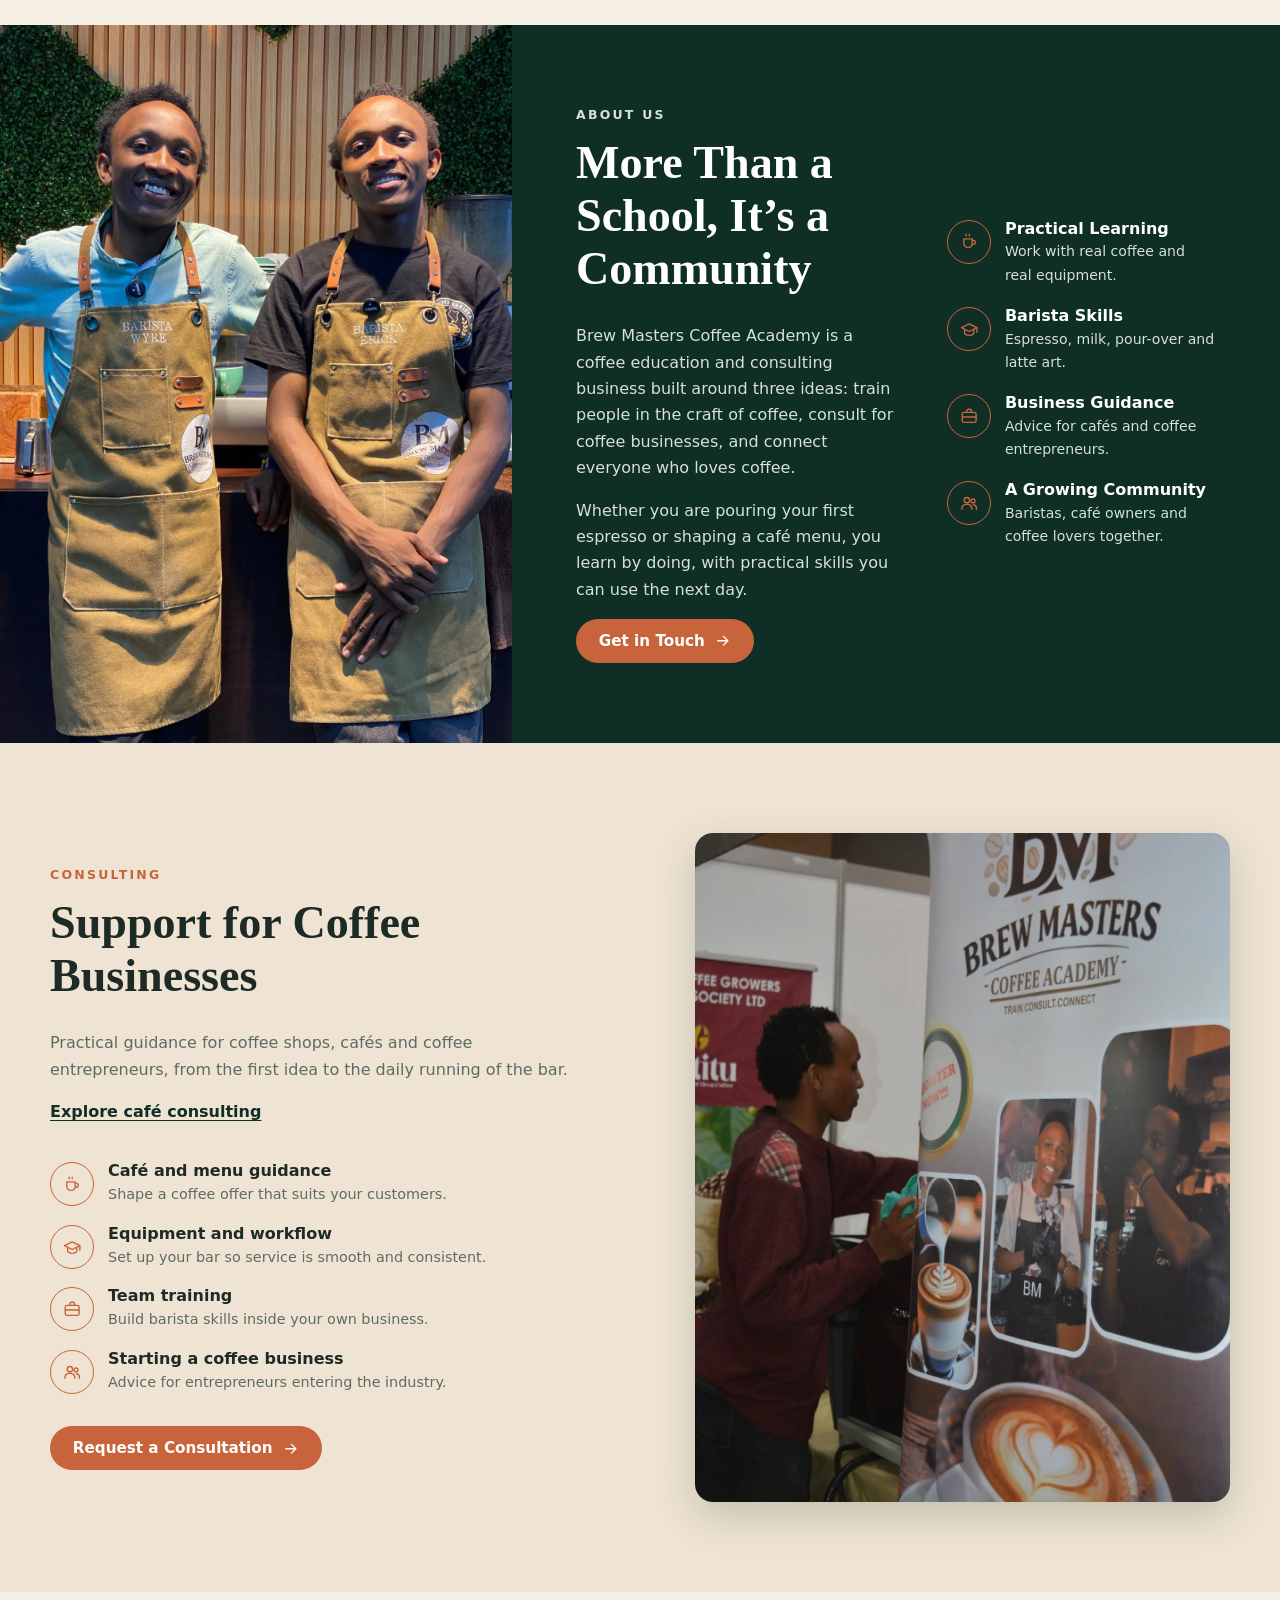
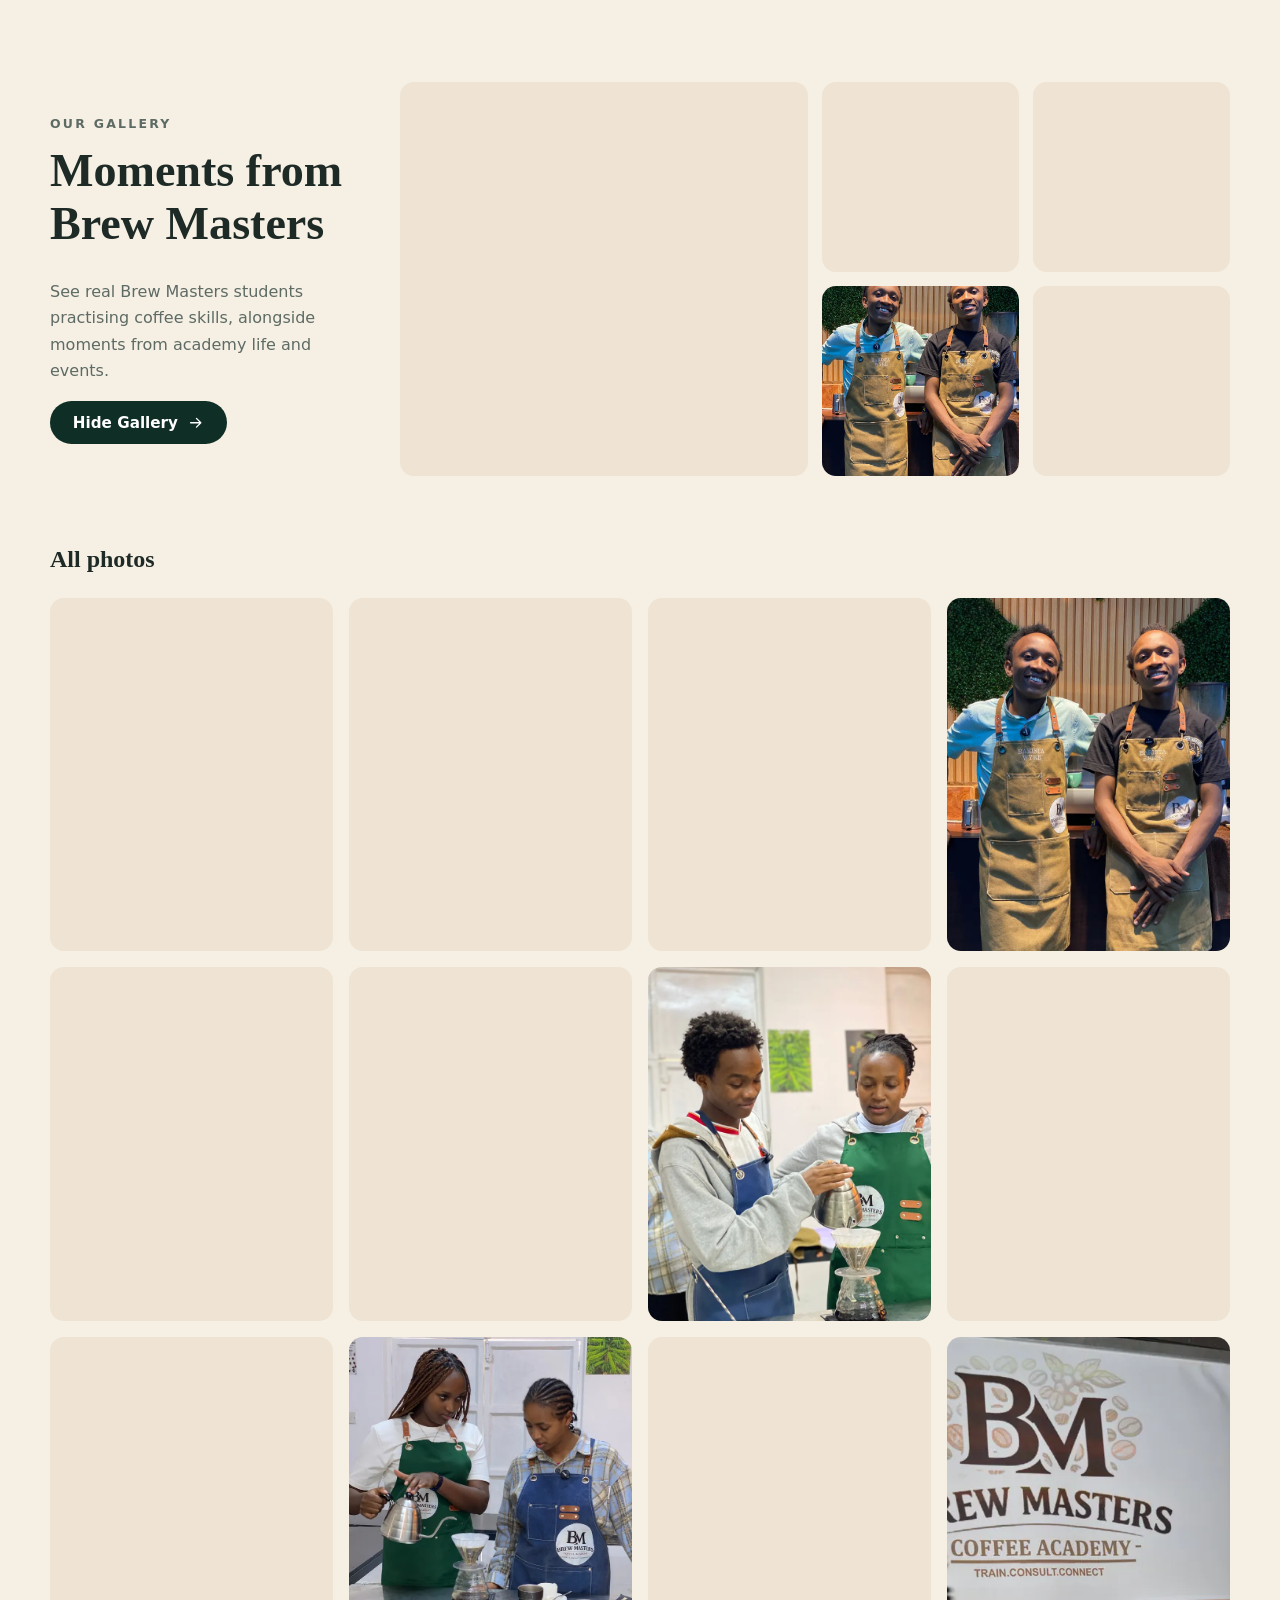
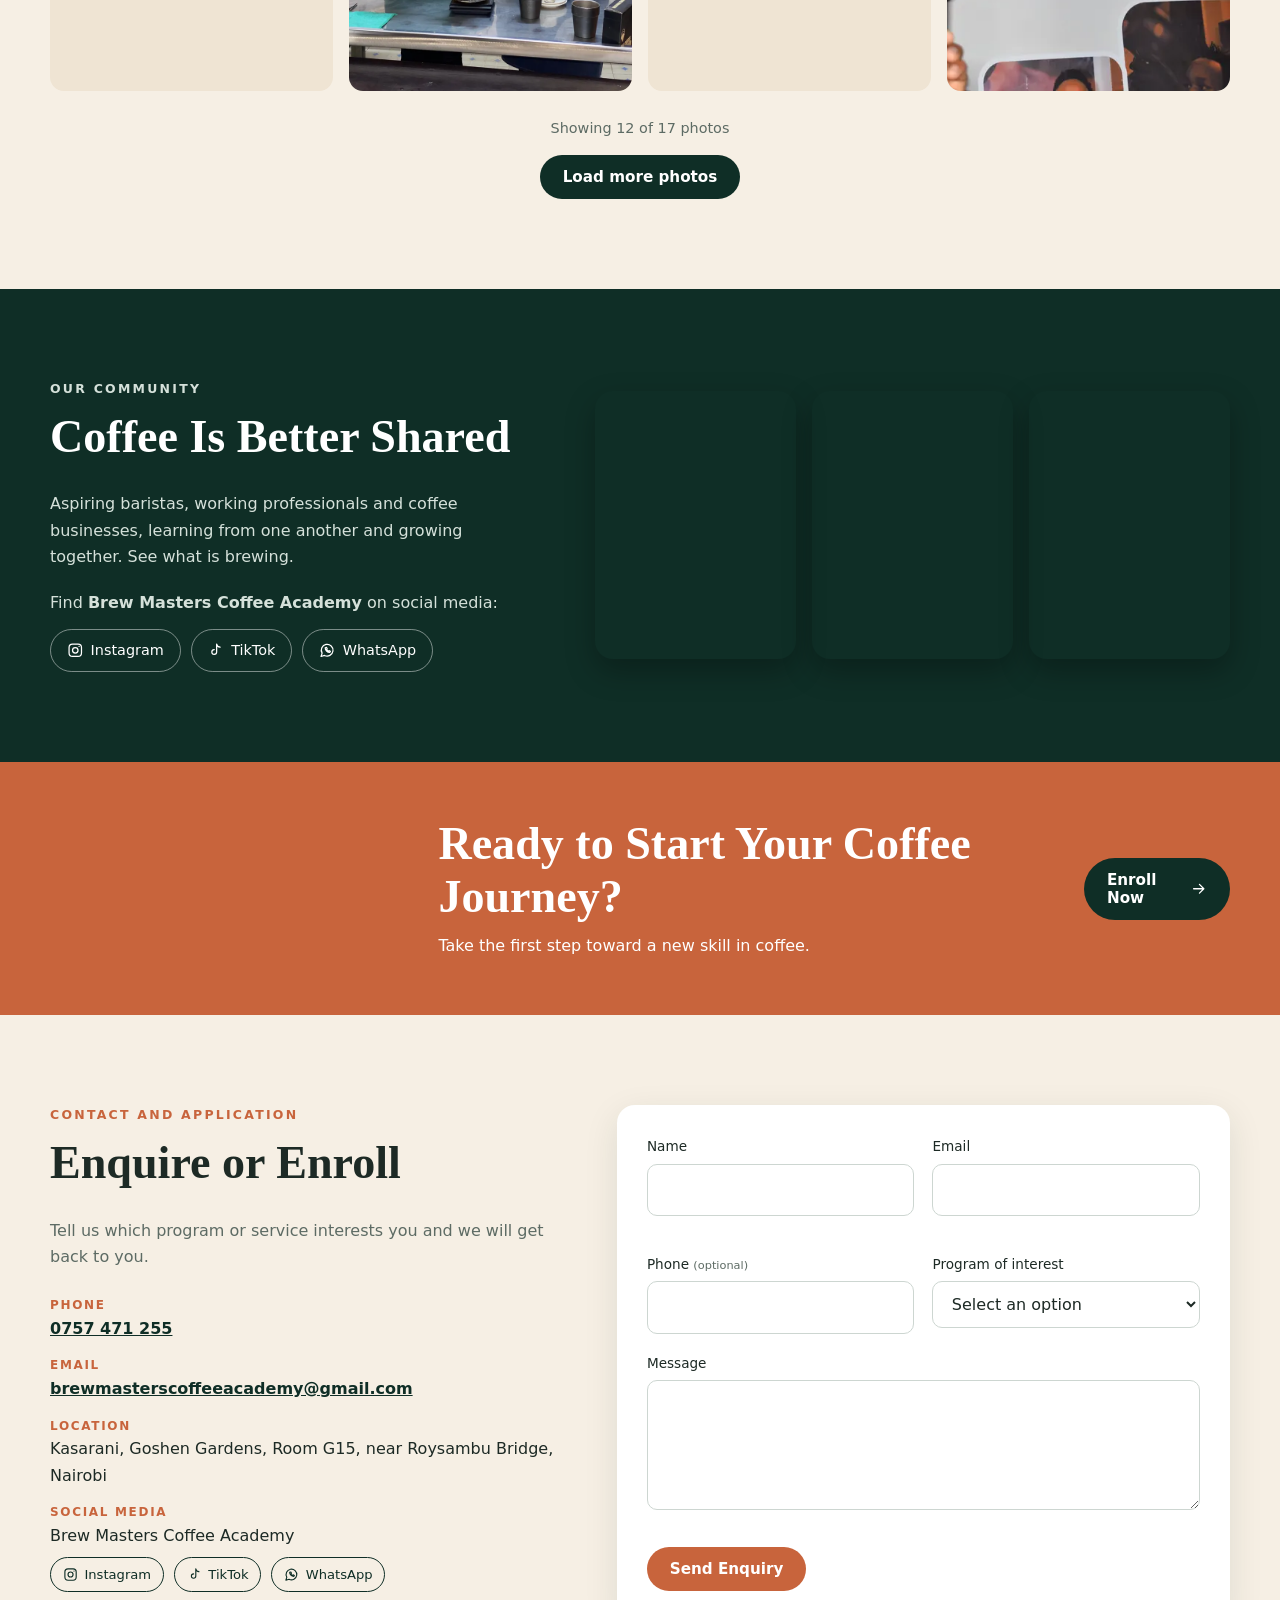
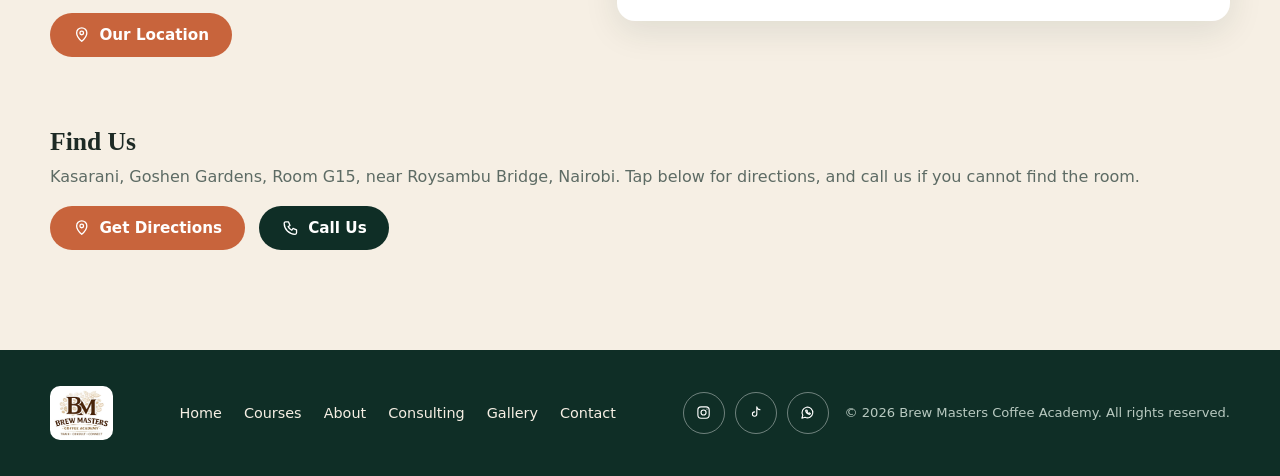
==== commit 7bc526b3: "Add GitHub-backed CMS and OAuth Co-authored-by: Copilot <223556219+Copilot@users.noreply.github.com>" ====
--- a/index.html
+++ b/index.html
@@ -23,7 +23,7 @@
 <meta name="twitter:image" content="https://www.brewmastersacademy.co.ke/images/client-gallery/large/green-apron-gooseneck-pour.webp">
 <meta name="twitter:image:alt" content="A student in a green Brew Masters apron practicing a pour-over coffee technique">
 <link rel="icon" href="images/favicon.png">
-<script type="application/ld+json">
+<script id="homeCourseSchema" type="application/ld+json">
 {
   "@context": "https://schema.org",
   "@type": ["EducationalOrganization", "LocalBusiness"],
@@ -94,7 +94,7 @@
 <link href="https://fonts.googleapis.com/css2?family=Caveat:wght@600&family=Playfair+Display:wght@600;700&family=Poppins:wght@400;500;600&display=swap" rel="stylesheet">
 <link rel="stylesheet" href="css/style.css?v=20261110c">
 <script src="js/main.js?v=20261110" defer></script>
-<script src="js/content.js?v=20261110" defer></script>
+<script src="js/content.js?v=20261110cms" defer></script>
 <script src="js/gallery.js?v=20261110b" defer></script>
 </head>
 <body>
@@ -266,7 +266,7 @@
         <p>See real Brew Masters students practising coffee skills, alongside moments from academy life and events.</p>
         <button class="btn dark" type="button" id="galleryToggle" aria-expanded="true" aria-controls="gallery-all">View Gallery<svg class="ic" aria-hidden="true"><use href="#i-arrow"/></svg></button>
       </div>
-      <div class="mosaic">
+      <div class="mosaic" id="galleryMosaic">
         <button type="button" class="g-btn" data-full="images/client-gallery/large/banner-cup-in-hand.webp" aria-haspopup="dialog"><img src="images/client-gallery/large/banner-cup-in-hand.webp" width="1800" height="1200" alt="A hand holding a coffee cup in front of the Brew Masters Coffee Academy banner" loading="lazy" style="object-position:30% 50%"></button>
         <button type="button" class="g-btn" data-full="images/client-gallery/large/students-pour-over-pair.webp" aria-haspopup="dialog"><img src="images/client-gallery/thumbs/students-pour-over-pair.webp" width="720" height="960" alt="Two students in green and denim Brew Masters aprons making pour-over coffee at a steel bench" loading="lazy" style="object-position:50% 6%"></button>
         <button type="button" class="g-btn" data-full="images/client-gallery/large/baristas-wyre-and-erick.webp" aria-haspopup="dialog"><img src="images/client-gallery/thumbs/baristas-wyre-and-erick.webp" width="720" height="960" alt="Two smiling baristas in tan Brew Masters aprons" loading="lazy" style="object-position:50% 8%"></button>
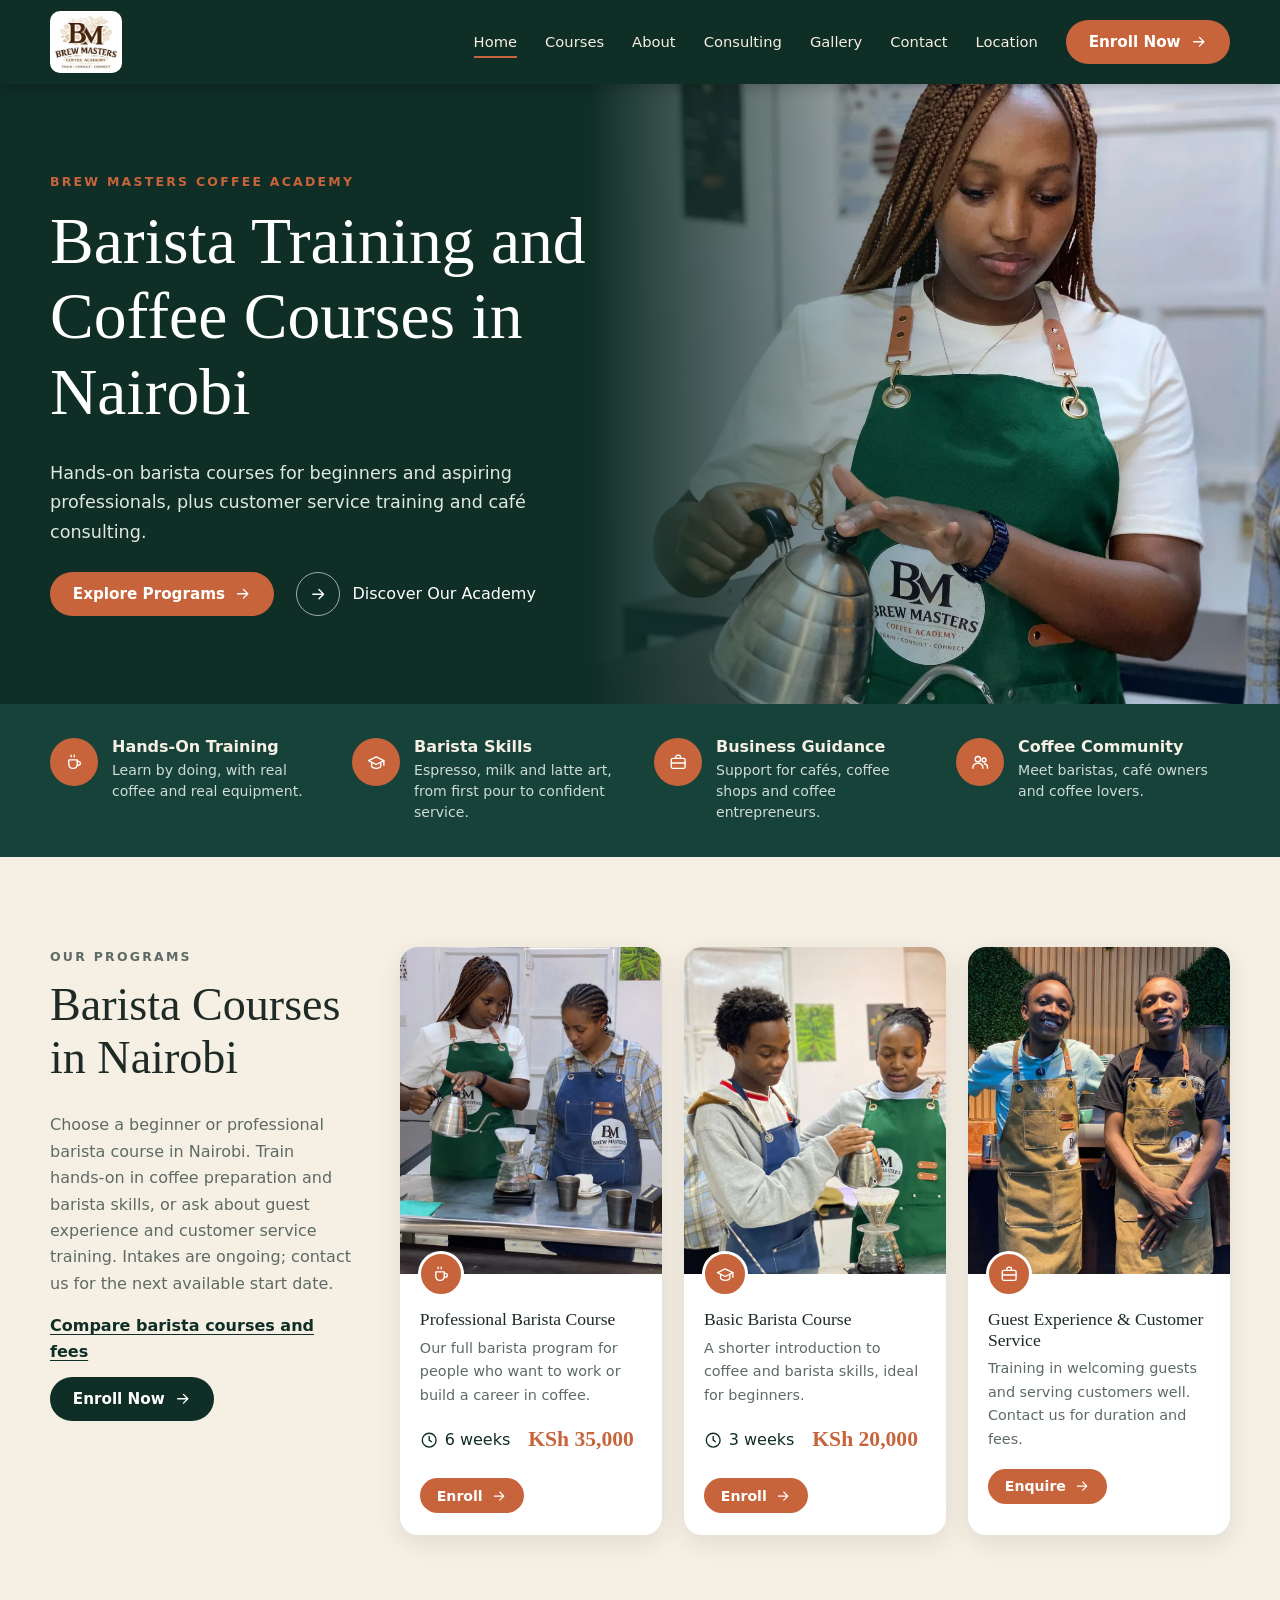
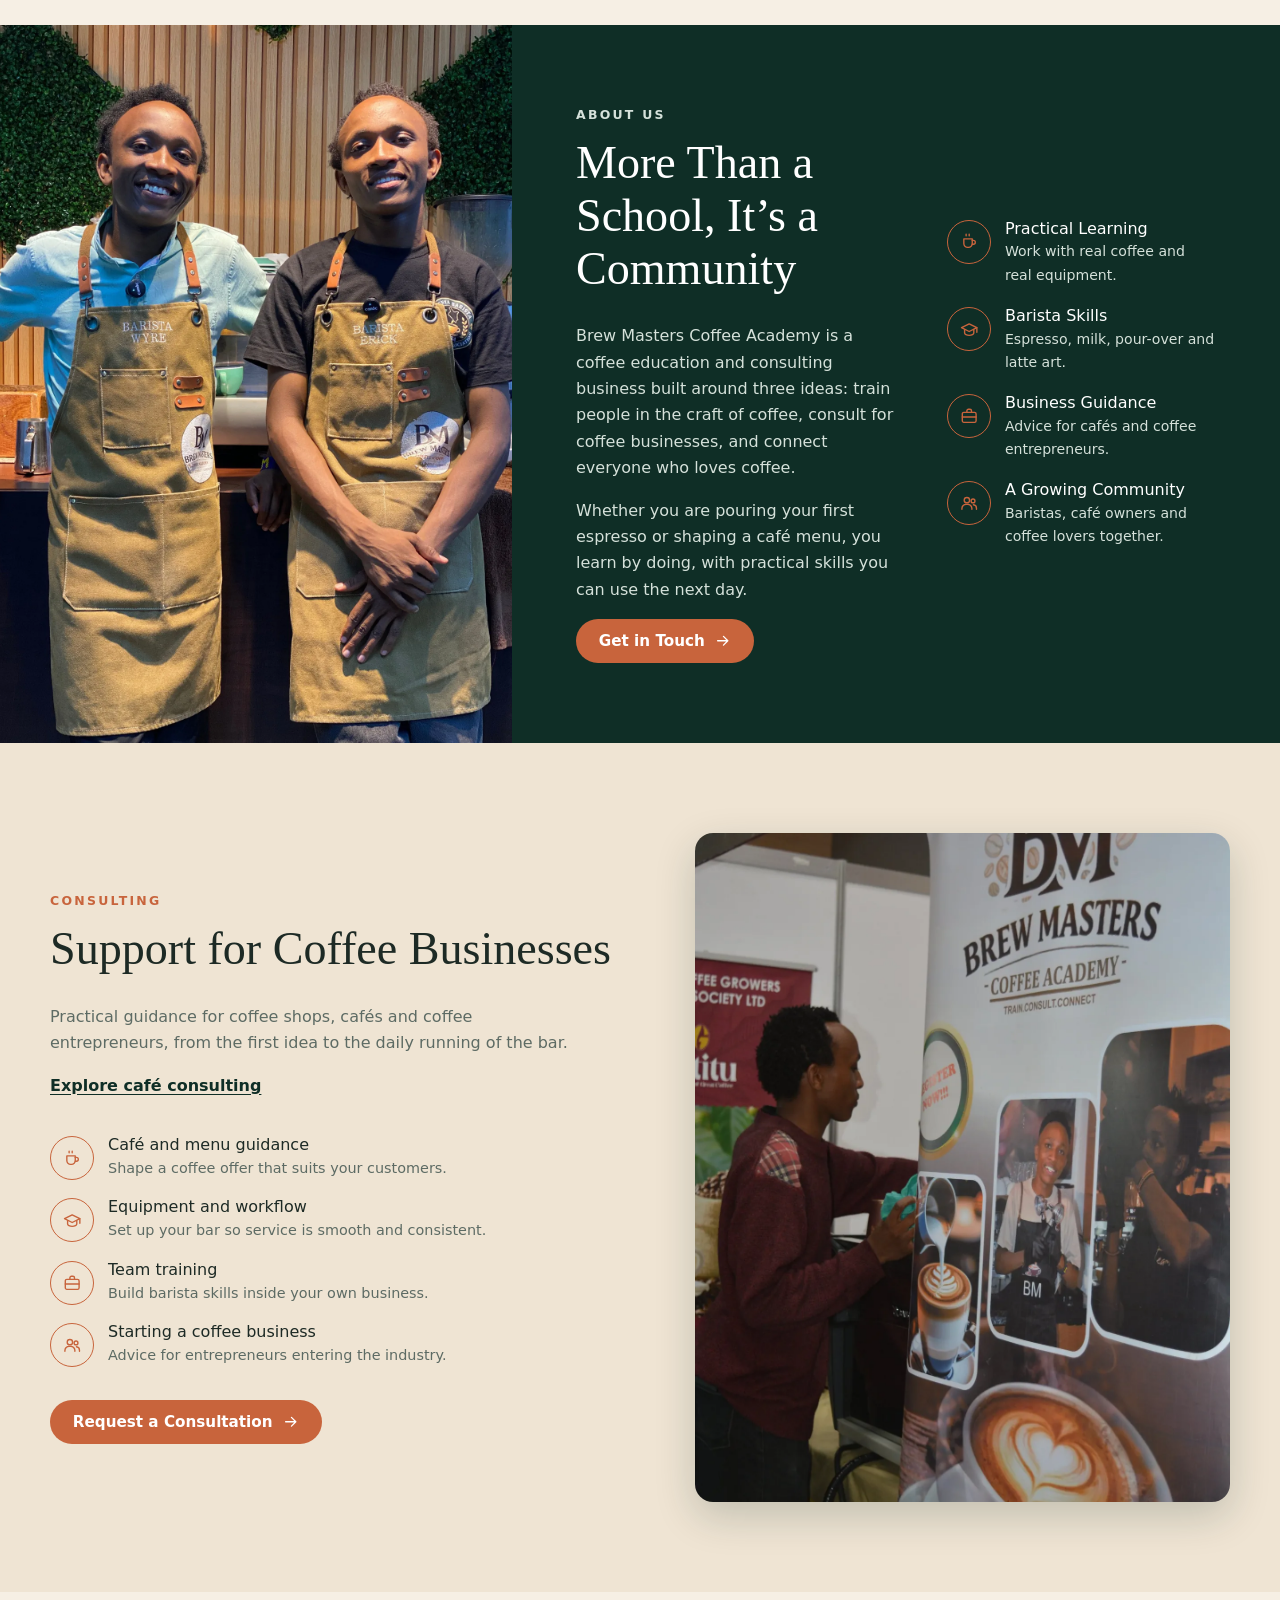
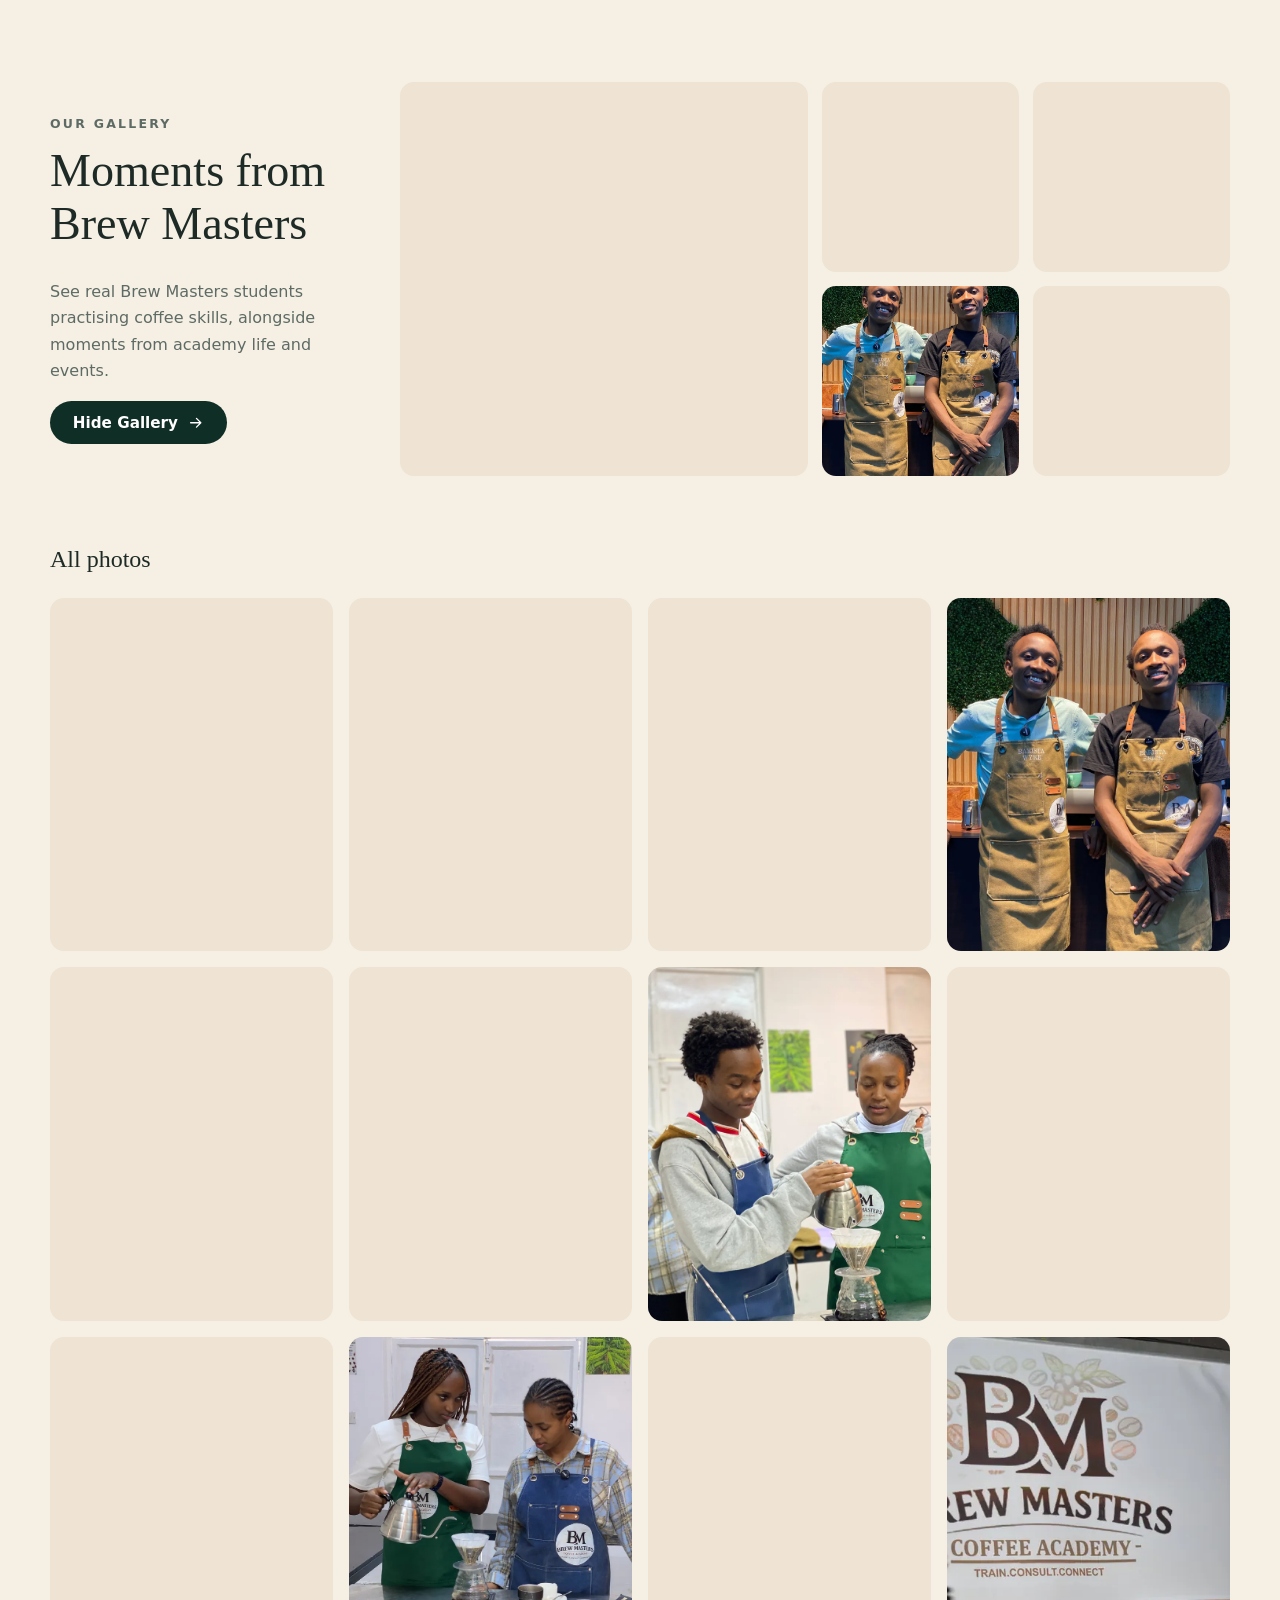
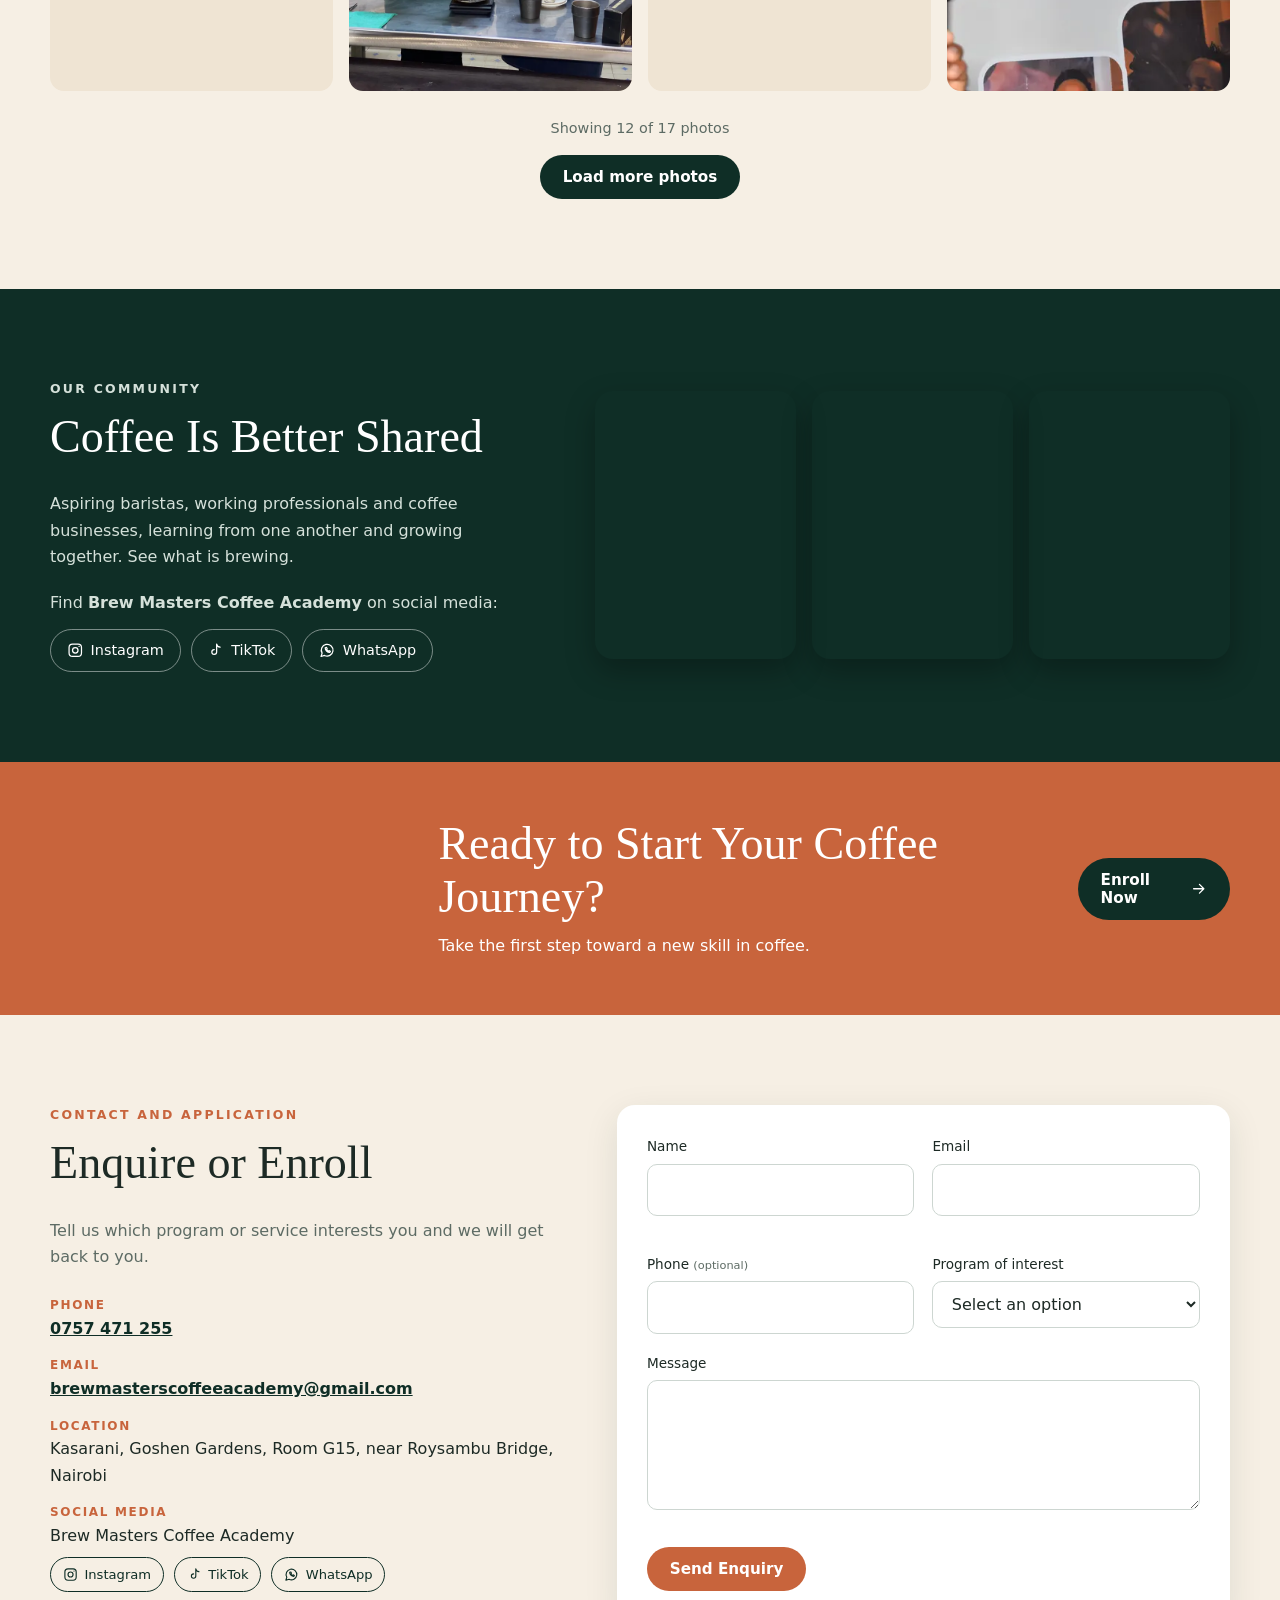
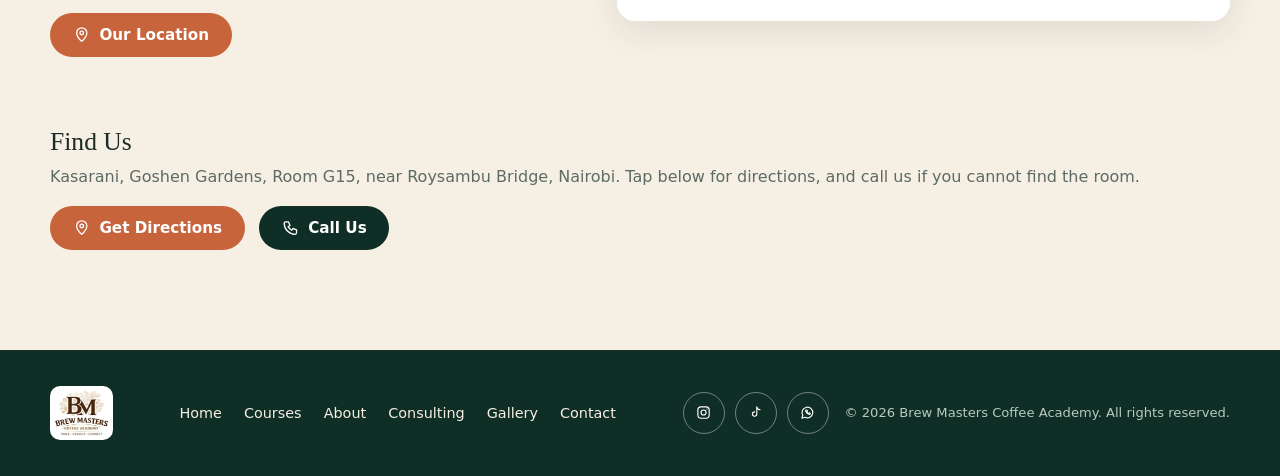
==== commit d9d003c7: "Use DM Serif Display and Poppins fonts Co-authored-by: Copilot <223556219+Copilot@users.noreply.gith" ====
--- a/index.html
+++ b/index.html
@@ -91,8 +91,8 @@
 </script>
 <link rel="preconnect" href="https://fonts.googleapis.com">
 <link rel="preconnect" href="https://fonts.gstatic.com" crossorigin>
-<link href="https://fonts.googleapis.com/css2?family=Caveat:wght@600&family=Playfair+Display:wght@600;700&family=Poppins:wght@400;500;600&display=swap" rel="stylesheet">
-<link rel="stylesheet" href="css/style.css?v=20261110c">
+<link href="https://fonts.googleapis.com/css2?family=DM+Serif+Display&family=Poppins:wght@400;500;600&display=swap" rel="stylesheet">
+<link rel="stylesheet" href="css/style.css?v=20261112">
 <script src="js/main.js?v=20261110" defer></script>
 <script src="js/content.js?v=20261110cms" defer></script>
 <script src="js/gallery.js?v=20261110b" defer></script>
--- a/css/style.css
+++ b/css/style.css
@@ -2,9 +2,9 @@
 :root{
   --green:#0f2e26; --green-2:#17423a; --terra:#c8643c; --terra-d:#a94e2b;
   --cream:#f6efe4; --cream-2:#efe4d3; --ink:#1d2a25; --muted:#5d6b64; --white:#fff;
-  --serif:'Playfair Display',Georgia,'Times New Roman',serif;
+  --serif:'DM Serif Display',Georgia,'Times New Roman',serif;
   --sans:'Poppins',system-ui,-apple-system,'Segoe UI',Roboto,Arial,sans-serif;
-  --script:'Caveat','Brush Script MT',cursive;
+  --script:'DM Serif Display',Georgia,'Times New Roman',serif;
   --r:18px; --head:84px;
 }
 *,*::before,*::after{box-sizing:border-box}
@@ -13,7 +13,7 @@
 img{max-width:100%;display:block}
 a{color:inherit}
 ul{list-style:none;margin:0;padding:0}
-h1,h2,h3{margin:0;font-family:var(--serif);line-height:1.15}
+h1,h2,h3{margin:0;font-family:var(--serif);font-weight:400;line-height:1.15}
 h2{font-size:clamp(1.9rem,3.6vw,2.9rem);margin-bottom:.6em}
 h3{font-size:1.1rem}
 p{margin:0 0 1em}
@@ -48,7 +48,7 @@
 .hero-photo{position:absolute;inset:0 0 0 46%}
 .hero-photo img{width:100%;height:100%;object-fit:cover}
 .hero-photo::after{content:"";position:absolute;inset:0;background:linear-gradient(90deg,var(--green) 0,rgba(15,46,38,.35) 35%,transparent 70%)}
-.script{position:absolute;right:5%;bottom:8%;z-index:2;margin:0;font:600 clamp(2rem,4vw,3.2rem)/1.1 var(--script);color:var(--white);text-align:right;transform:rotate(-6deg);text-shadow:0 2px 14px rgba(0,0,0,.6)}
+.script{position:absolute;right:5%;bottom:8%;z-index:2;margin:0;font:italic 400 clamp(2rem,4vw,3.2rem)/1.1 var(--script);color:var(--white);text-align:right;transform:rotate(-6deg);text-shadow:0 2px 14px rgba(0,0,0,.6)}
 .hero .wrap{position:relative;z-index:2}
 .hero-copy{max-width:560px;padding:80px 0}
 .hero h1{font-size:clamp(2.4rem,5.2vw,4.1rem);margin-bottom:.45em}
